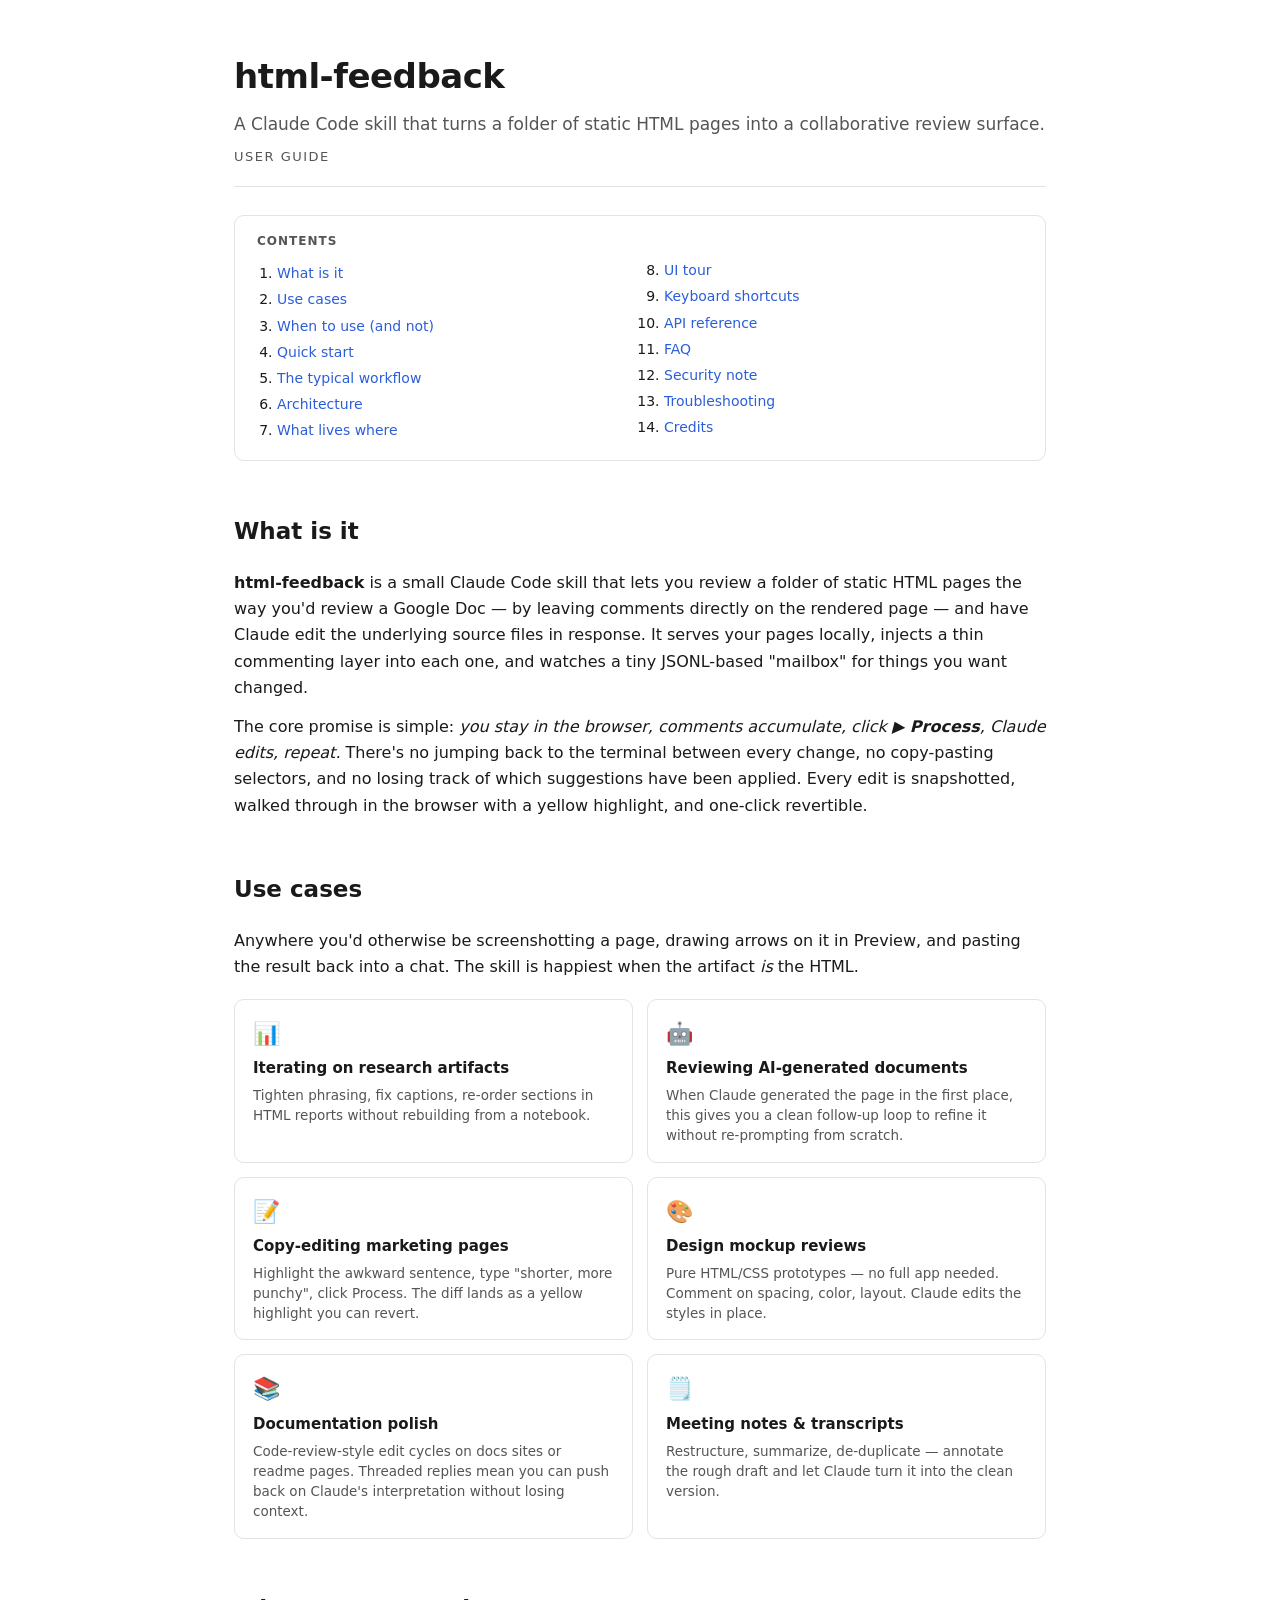
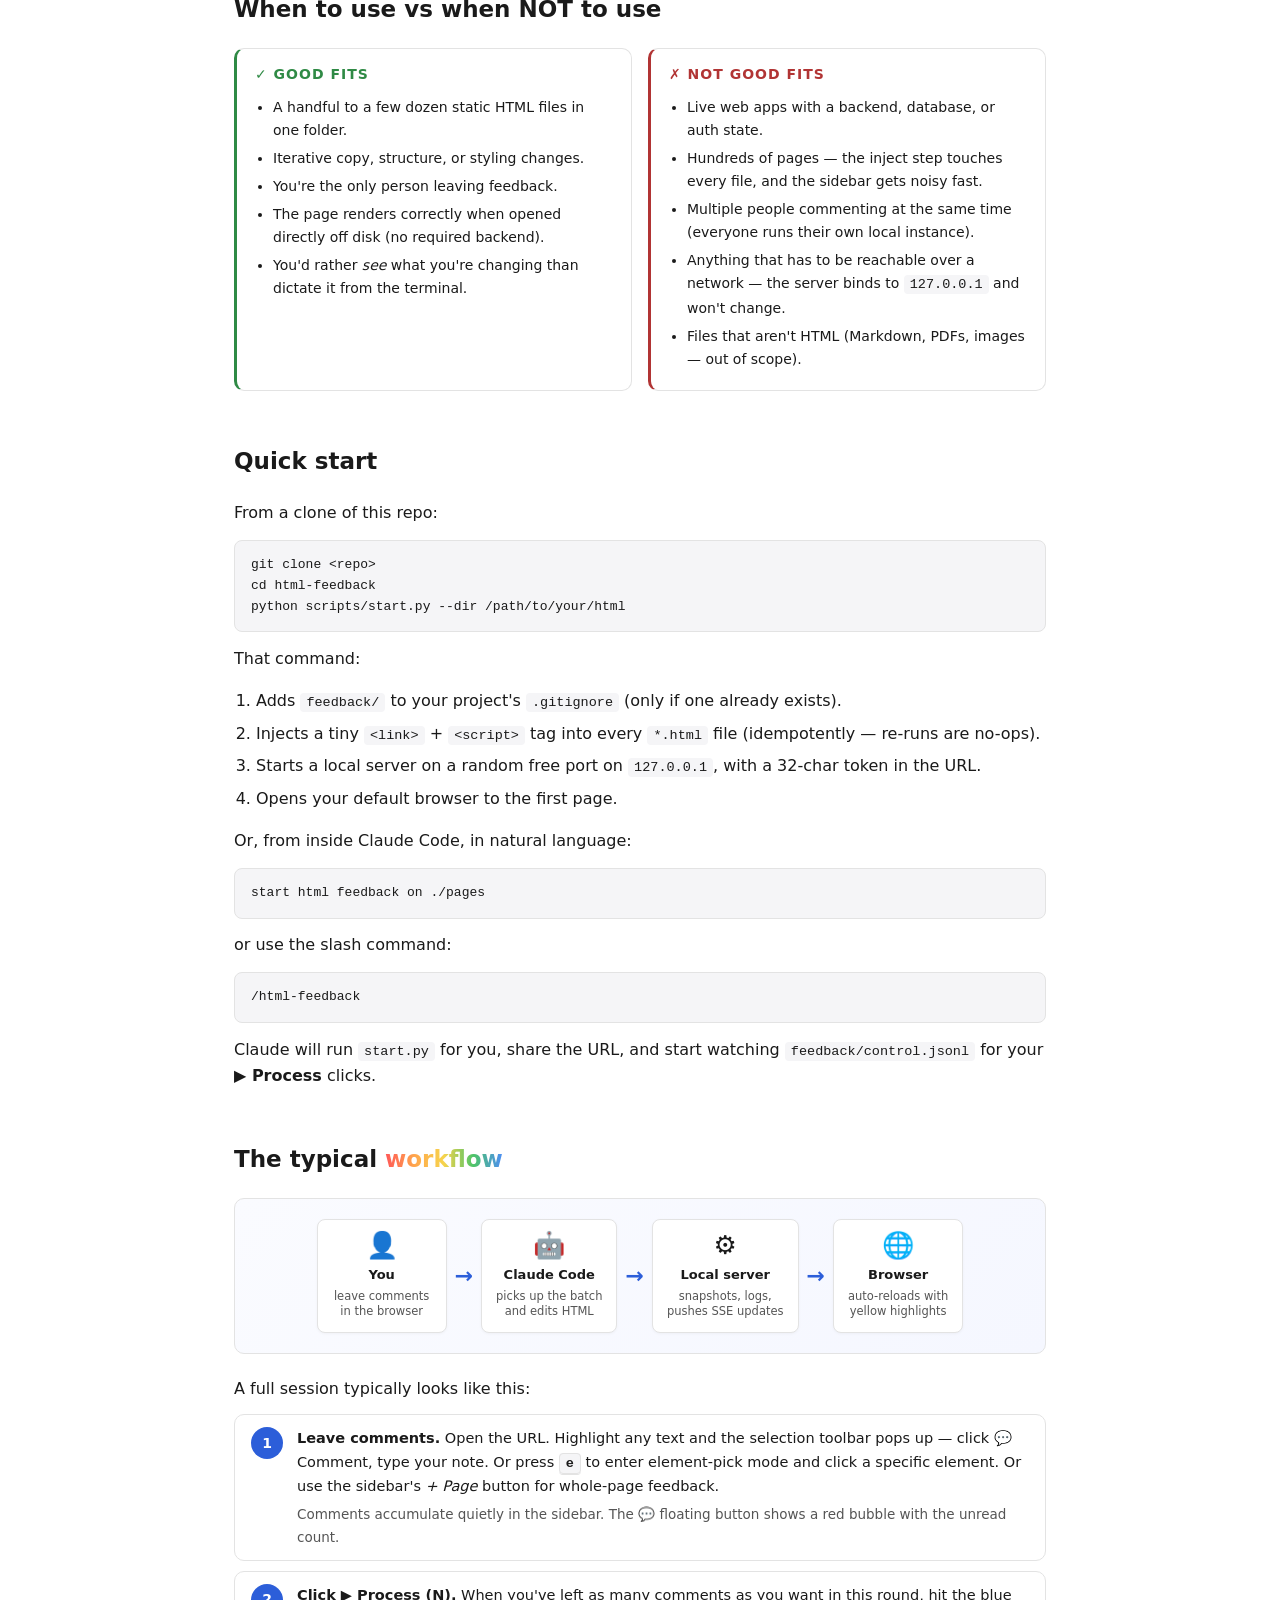
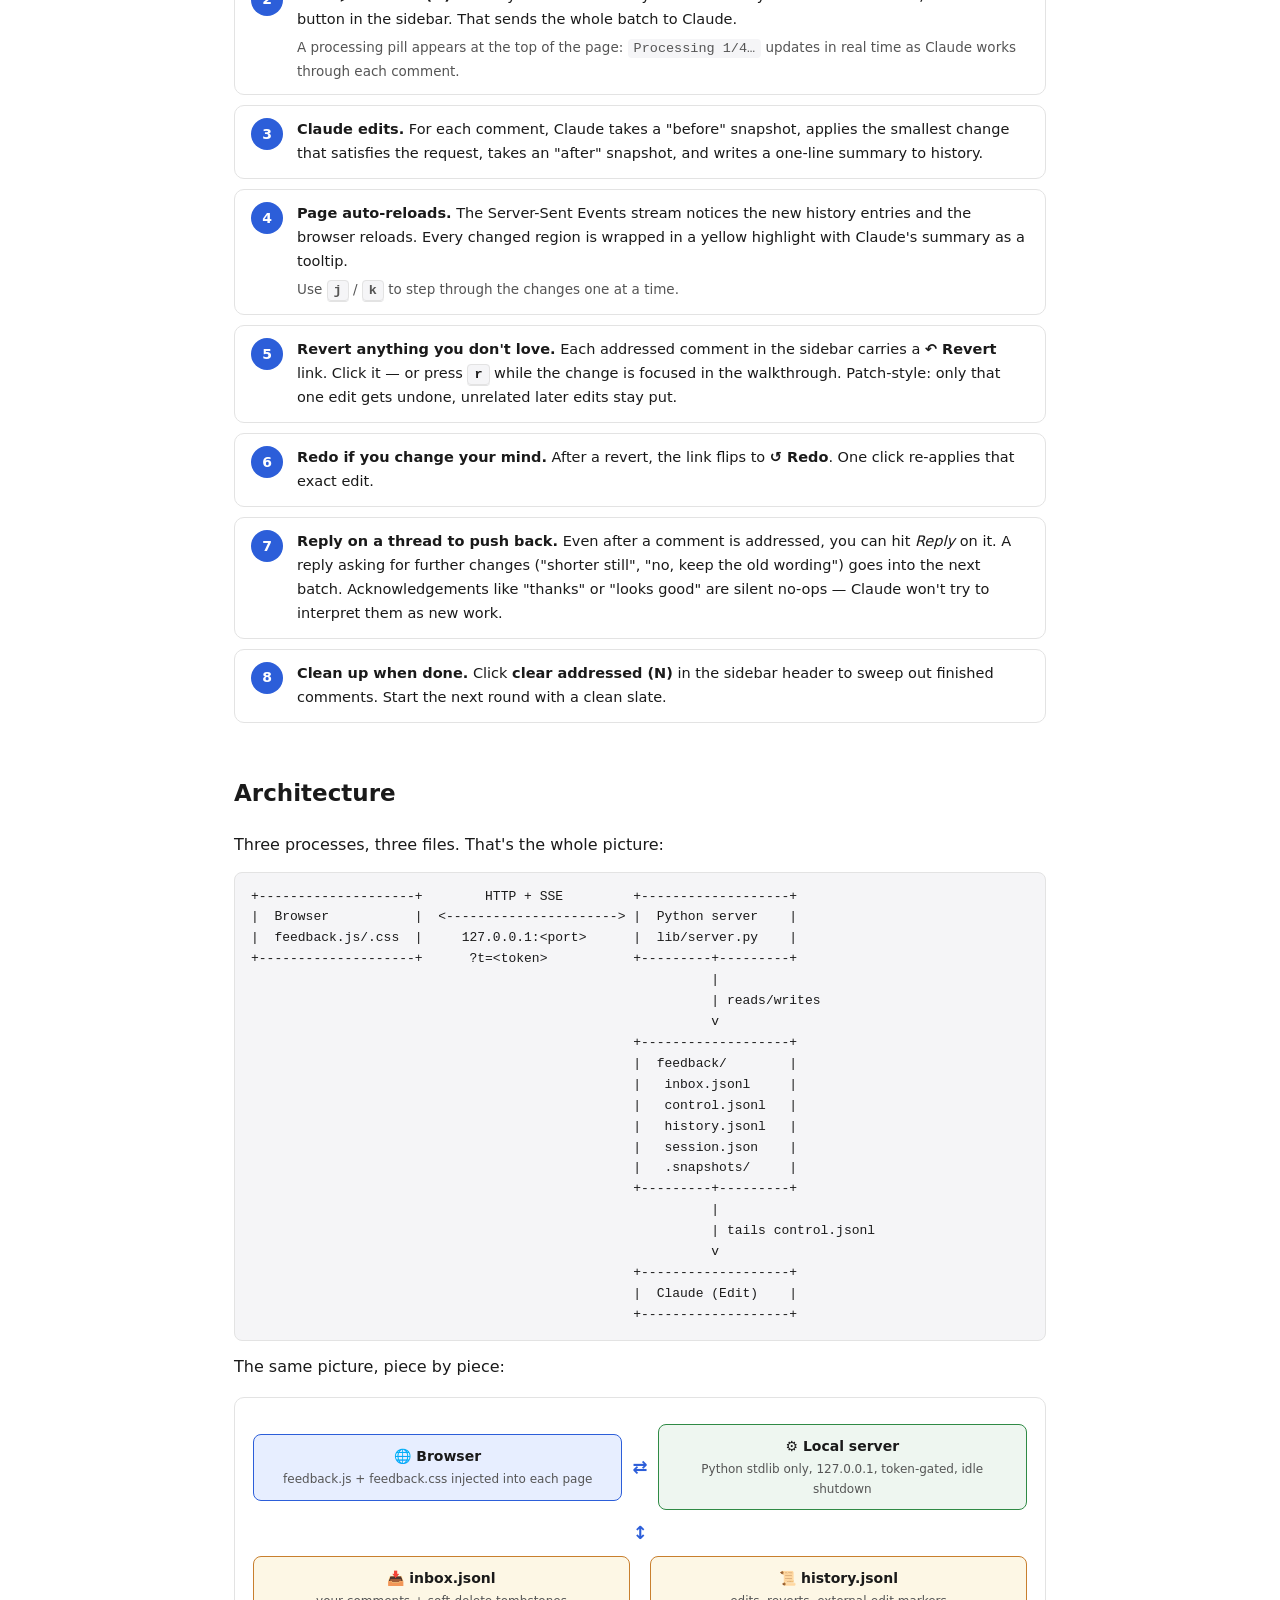
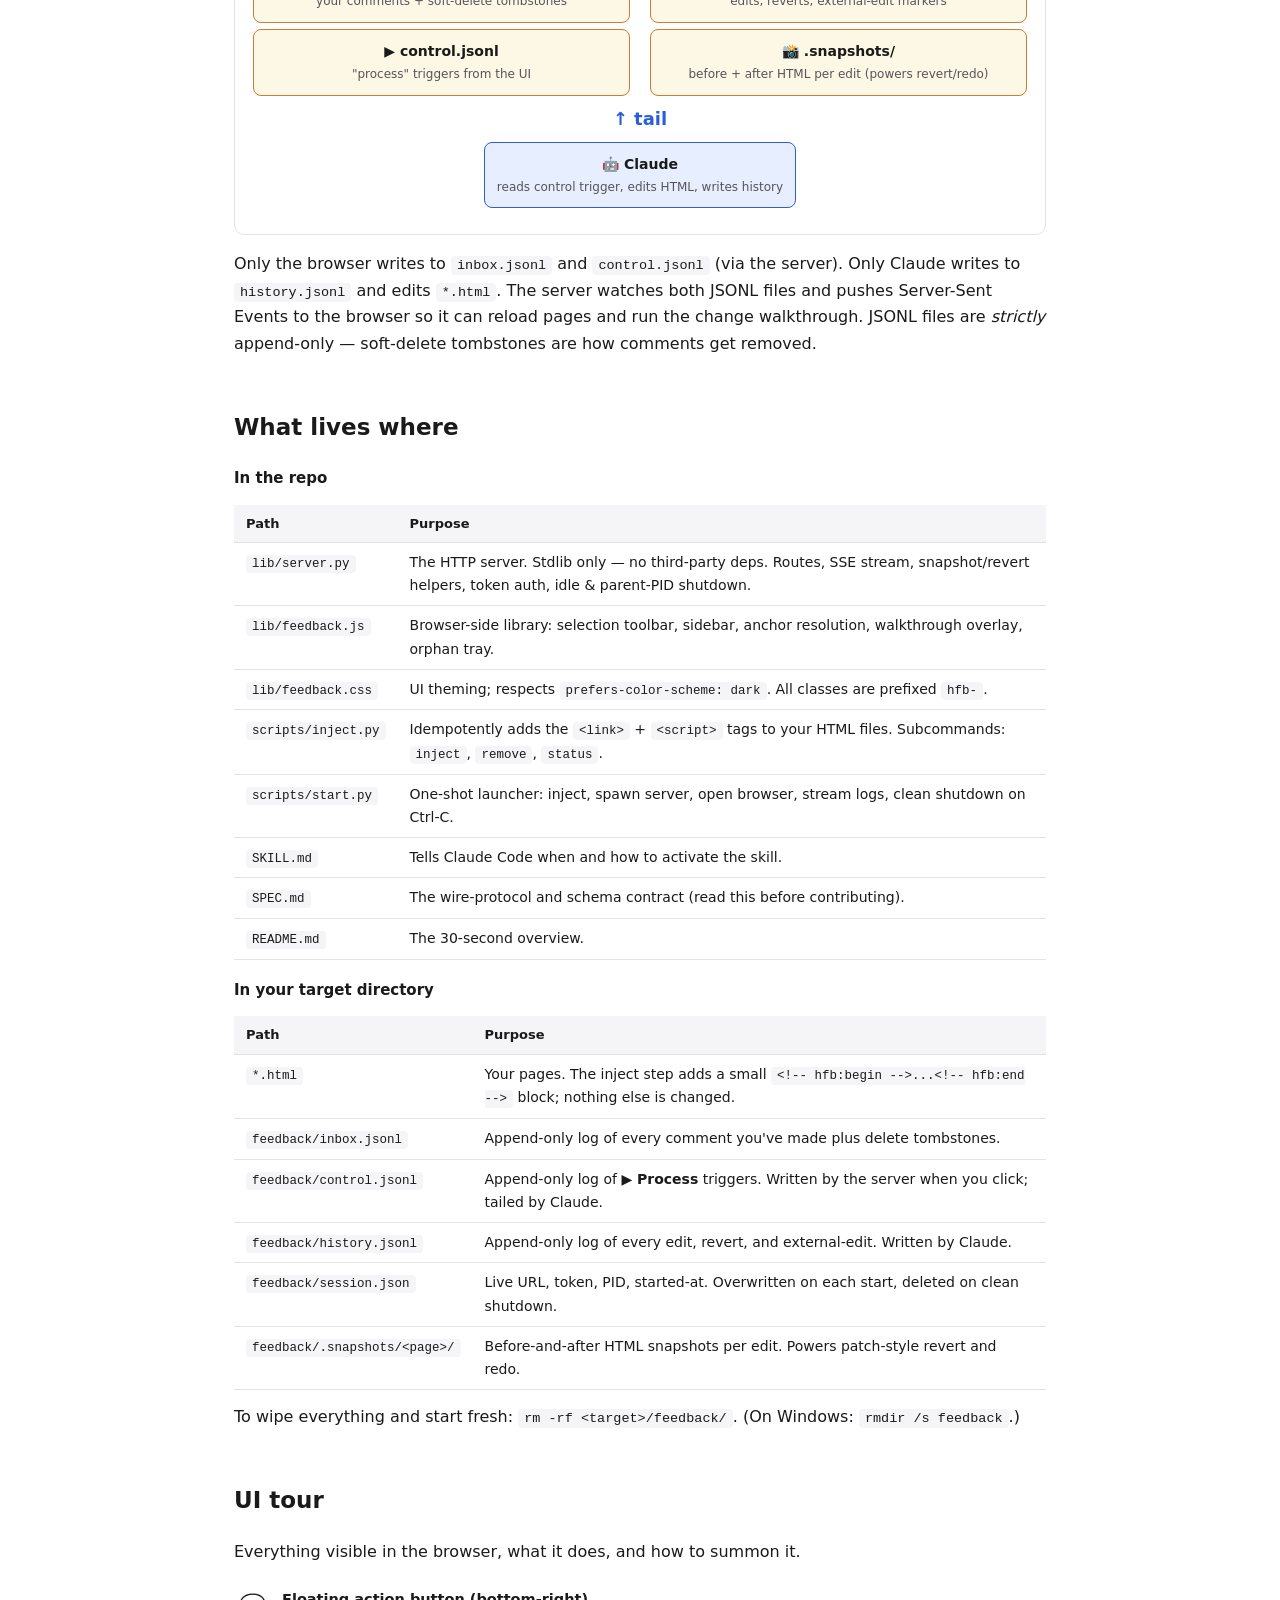
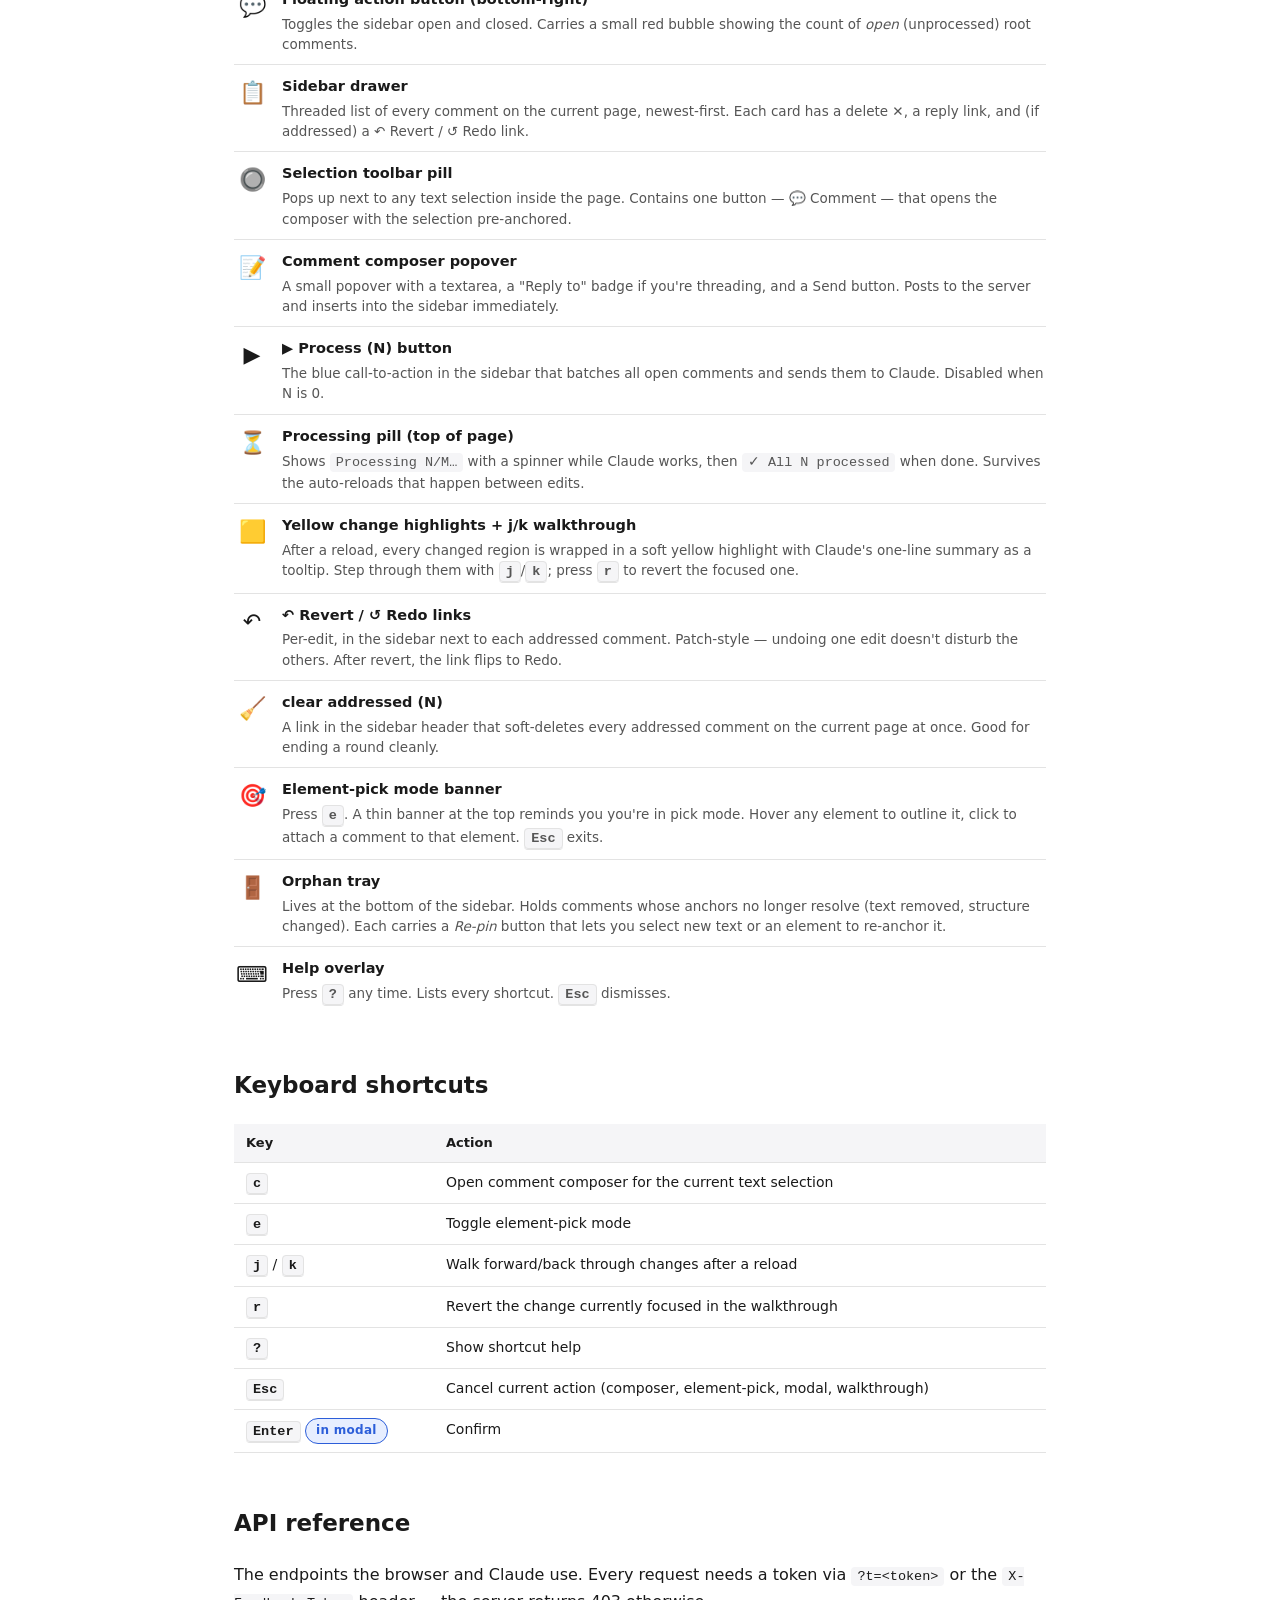
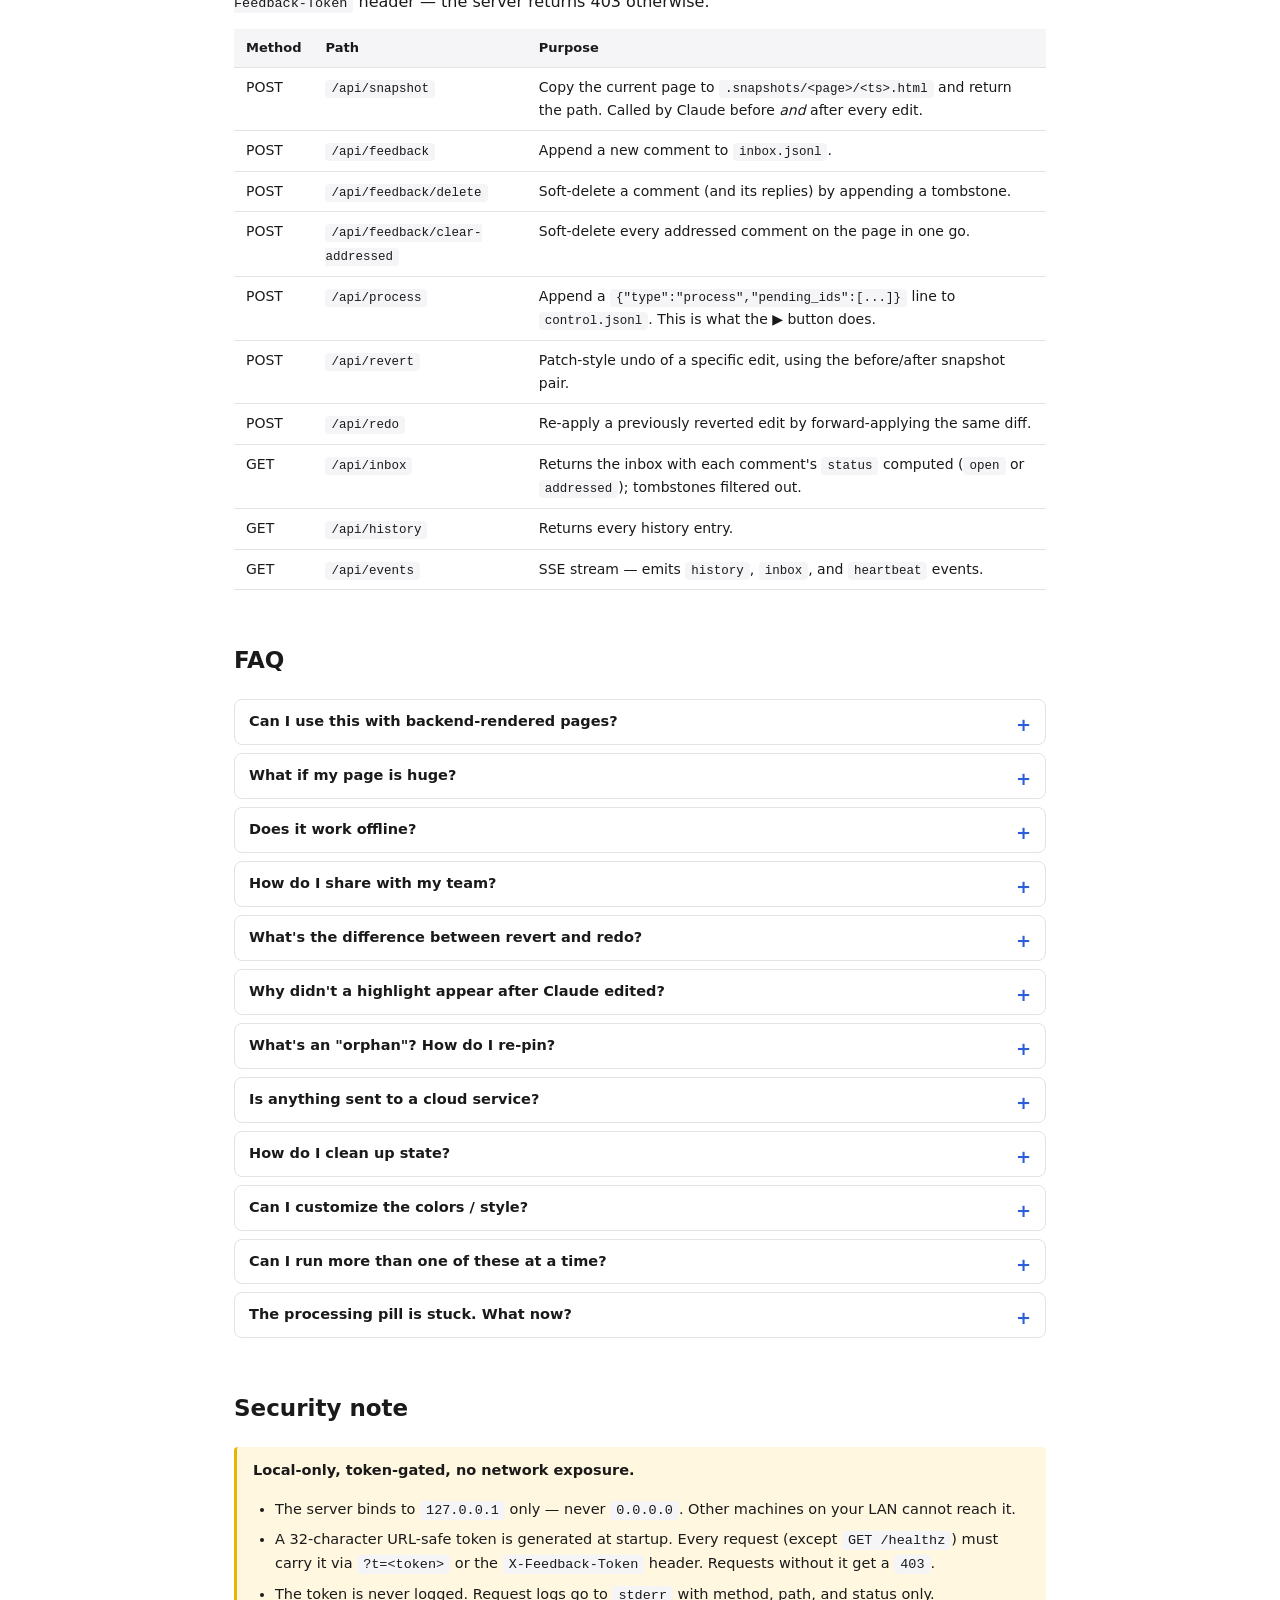
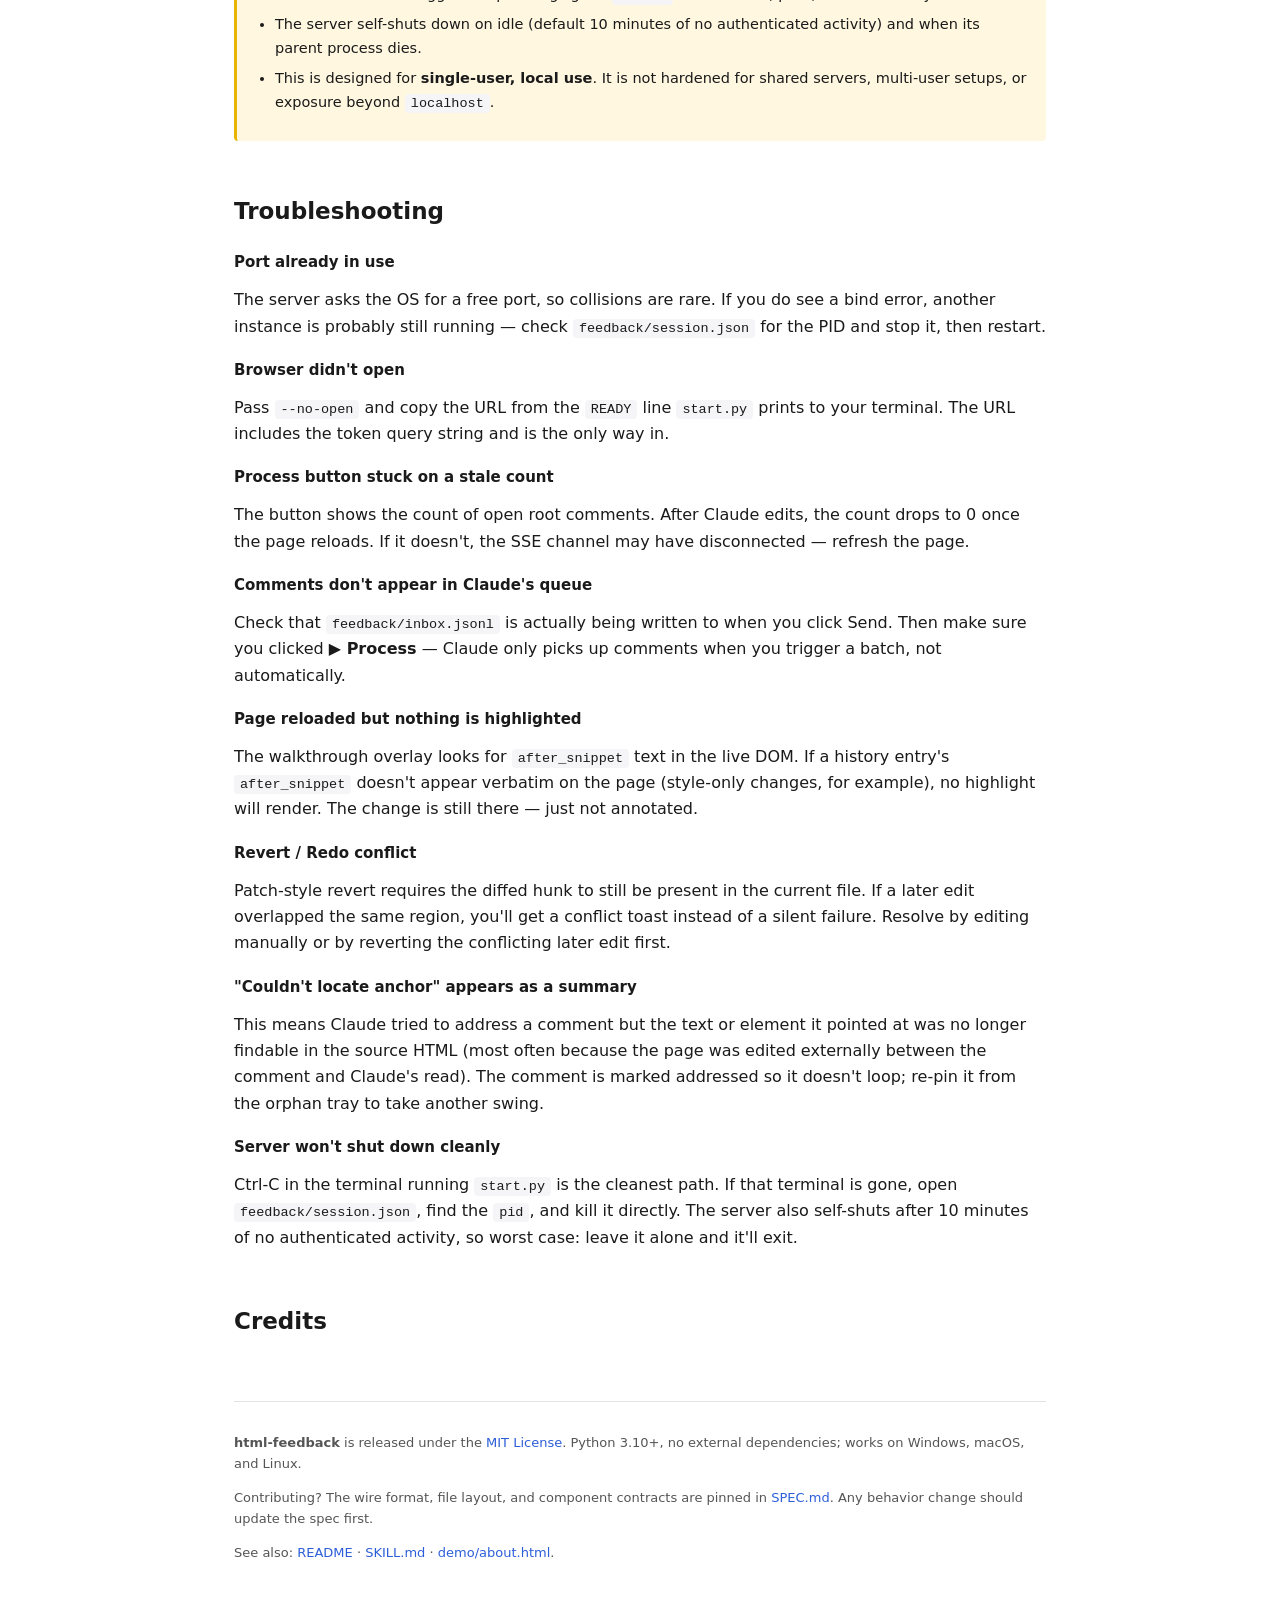
==== docs/index.html @ 82486b20 "Initial release: html-feedback Claude Code skill Turn a folder of static HTML pages into a collabora" ====
<!DOCTYPE html>
<html lang="en">
<head>
<meta charset="utf-8">
<meta name="viewport" content="width=device-width, initial-scale=1">
<title>html-feedback — user guide</title>
<style>
  :root {
    --fg: #1a1a1a;
    --muted: #555;
    --accent: #2c5ed9;
    --accent-soft: #e7eeff;
    --border: #e3e3e3;
    --code-bg: #f5f5f7;
    --good: #2f8a45;
    --bad: #b13434;
    --page-bg: #ffffff;
    --card-bg: #ffffff;
    --note-bg: #fff7e0;
    --note-border: #e8b400;
  }
  @media (prefers-color-scheme: dark) {
    :root {
      --fg: #e8e8ea;
      --muted: #a0a0a8;
      --accent: #82aaff;
      --accent-soft: #1c2540;
      --border: #2c2c33;
      --code-bg: #1a1a1f;
      --good: #6bcf8a;
      --bad: #ff8a8a;
      --page-bg: #101015;
      --card-bg: #16161c;
      --note-bg: #2a2410;
      --note-border: #d4a73a;
    }
    body { background: var(--page-bg); }
  }
  * { box-sizing: border-box; }
  html, body { background: var(--page-bg); }
  body {
    font-family: -apple-system, "Segoe UI", system-ui, sans-serif;
    max-width: 860px;
    margin: 48px auto;
    padding: 0 24px 80px;
    color: var(--fg);
    line-height: 1.65;
    font-size: 16px;
  }
  header { border-bottom: 1px solid var(--border); padding-bottom: 18px; margin-bottom: 28px; }
  h1 { font-size: 34px; margin: 0 0 6px; letter-spacing: -0.5px; }
  .tagline { color: var(--muted); margin: 0 0 6px; font-size: 17px; }
  .subtitle { color: var(--muted); font-size: 13px; text-transform: uppercase; letter-spacing: 1.5px; margin-top: 8px; }
  h2 { font-size: 23px; margin-top: 48px; padding-top: 4px; scroll-margin-top: 20px; }
  h3 { font-size: 17px; margin-top: 24px; color: var(--accent); }
  h4 { font-size: 15px; margin: 18px 0 6px; }
  p { margin: 12px 0; }
  a { color: var(--accent); text-decoration: none; }
  a:hover { text-decoration: underline; }
  code, kbd {
    font-family: "SF Mono", Consolas, "Courier New", monospace;
    background: var(--code-bg);
    padding: 2px 6px;
    border-radius: 4px;
    font-size: 13.5px;
  }
  kbd {
    border: 1px solid var(--border);
    box-shadow: 0 1px 0 var(--border);
    font-weight: 600;
  }
  pre {
    background: var(--code-bg);
    padding: 14px 16px;
    border-radius: 8px;
    overflow-x: auto;
    font-size: 13.5px;
    line-height: 1.55;
    border: 1px solid var(--border);
  }
  pre code { background: transparent; padding: 0; font-size: 13px; }
  ul, ol { padding-left: 22px; }
  li { margin: 6px 0; }

  /* Rainbow gradient headings (per demo) */
  .rainbow {
    background: linear-gradient(90deg, #ff5757 0%, #ffa64d 25%, #f7d44c 50%, #4dc468 75%, #4d8df7 100%);
    -webkit-background-clip: text;
    background-clip: text;
    -webkit-text-fill-color: transparent;
    color: transparent;
    display: inline-block;
  }

  /* Pill badge */
  .badge {
    display: inline-block;
    background: var(--accent-soft);
    color: var(--accent);
    border: 1px solid var(--accent);
    padding: 2px 10px;
    border-radius: 999px;
    font-size: 12px;
    font-weight: 600;
    letter-spacing: 0.3px;
    vertical-align: middle;
  }

  /* TOC */
  .toc {
    background: var(--card-bg);
    border: 1px solid var(--border);
    border-radius: 10px;
    padding: 16px 22px;
    margin: 24px 0 8px;
  }
  .toc h4 { margin: 0 0 8px; color: var(--muted); text-transform: uppercase; letter-spacing: 1px; font-size: 12px; }
  .toc ol { columns: 2; column-gap: 28px; margin: 0; padding-left: 20px; }
  .toc li { margin: 3px 0; font-size: 14px; }
  @media (max-width: 640px) { .toc ol { columns: 1; } }

  /* Use case grid */
  .use-grid {
    display: grid;
    grid-template-columns: 1fr 1fr;
    gap: 14px;
    margin: 18px 0;
  }
  @media (max-width: 640px) { .use-grid { grid-template-columns: 1fr; } }
  .use-card {
    border: 1px solid var(--border);
    border-radius: 10px;
    padding: 16px 18px;
    background: var(--card-bg);
  }
  .use-card .ico { font-size: 22px; margin-bottom: 4px; }
  .use-card h3 { margin: 0 0 4px; font-size: 15px; color: var(--fg); }
  .use-card p { margin: 0; font-size: 13.5px; color: var(--muted); line-height: 1.5; }

  /* Two-column good/bad */
  .twocol {
    display: grid;
    grid-template-columns: 1fr 1fr;
    gap: 16px;
    margin: 18px 0;
  }
  @media (max-width: 640px) { .twocol { grid-template-columns: 1fr; } }
  .col {
    border: 1px solid var(--border);
    border-radius: 10px;
    padding: 14px 18px;
    background: var(--card-bg);
  }
  .col.good { border-left: 3px solid var(--good); }
  .col.bad { border-left: 3px solid var(--bad); }
  .col h4 { margin: 0 0 10px; font-size: 14px; text-transform: uppercase; letter-spacing: 1px; }
  .col.good h4 { color: var(--good); }
  .col.bad h4 { color: var(--bad); }
  .col ul { margin: 0; padding-left: 18px; font-size: 14px; }
  .col li { margin: 5px 0; }

  /* Flow diagram (matches demo's invoke-flow) */
  .invoke-flow {
    display: flex;
    align-items: center;
    justify-content: center;
    gap: 8px;
    flex-wrap: wrap;
    margin: 18px 0 22px;
    padding: 20px 12px;
    background: linear-gradient(135deg, #fafbff 0%, #f5f7ff 100%);
    border: 1px solid var(--border);
    border-radius: 10px;
  }
  @media (prefers-color-scheme: dark) {
    .invoke-flow { background: linear-gradient(135deg, #16161e 0%, #1a1b28 100%); }
  }
  .invoke-flow .step {
    text-align: center;
    padding: 12px 14px;
    border: 1px solid var(--border);
    border-radius: 8px;
    min-width: 130px;
    background: var(--card-bg);
    box-shadow: 0 1px 3px rgba(0,0,0,.04);
  }
  .invoke-flow .icon { font-size: 26px; line-height: 1; }
  .invoke-flow .label { font-weight: 600; font-size: 13px; margin-top: 6px; color: var(--fg); }
  .invoke-flow .hint { font-size: 11.5px; color: var(--muted); margin-top: 3px; line-height: 1.35; }
  .invoke-flow .arrow { font-size: 22px; color: var(--accent); font-weight: 600; }

  /* Step blocks */
  .step-block {
    display: flex;
    gap: 14px;
    align-items: flex-start;
    border: 1px solid var(--border);
    border-radius: 10px;
    padding: 12px 16px;
    margin: 10px 0;
    background: var(--card-bg);
  }
  .step-num {
    flex: 0 0 32px;
    height: 32px;
    border-radius: 50%;
    background: var(--accent);
    color: white;
    display: flex;
    align-items: center;
    justify-content: center;
    font-weight: 700;
    font-size: 14px;
  }
  .step-block .body { flex: 1; }
  .step-block .body p { margin: 0; font-size: 14.5px; }
  .step-block .body p + p { margin-top: 4px; color: var(--muted); font-size: 13.5px; }

  /* Architecture diagram (SVG-ish boxes) */
  .arch {
    border: 1px solid var(--border);
    border-radius: 10px;
    padding: 18px;
    background: var(--card-bg);
    margin: 16px 0;
  }
  .arch-row {
    display: grid;
    grid-template-columns: 1fr auto 1fr;
    align-items: center;
    gap: 10px;
    margin: 8px 0;
  }
  .arch-box {
    border: 1.5px solid var(--accent);
    border-radius: 8px;
    padding: 10px 12px;
    background: var(--accent-soft);
    text-align: center;
  }
  .arch-box.alt { border-color: var(--good); background: rgba(47,138,69,.08); }
  .arch-box.file { border-color: #c87f2e; background: rgba(232,180,0,.10); }
  .arch-box .name { font-weight: 600; font-size: 14px; }
  .arch-box .sub { font-size: 12px; color: var(--muted); margin-top: 2px; }
  .arch-arrow { color: var(--accent); font-weight: 600; text-align: center; font-size: 18px; }
  .arch-stack { display: flex; flex-direction: column; gap: 6px; }

  /* Tables */
  table { border-collapse: collapse; margin: 14px 0; font-size: 14px; width: 100%; }
  th, td { text-align: left; padding: 8px 12px; border-bottom: 1px solid var(--border); vertical-align: top; }
  th { background: var(--code-bg); font-size: 13px; }
  td code { font-size: 12.5px; }

  /* Callouts */
  .note {
    background: var(--note-bg);
    border-left: 3px solid var(--note-border);
    padding: 12px 16px;
    margin: 18px 0;
    border-radius: 4px;
    font-size: 14.5px;
  }
  .note b { color: var(--fg); }

  /* UI tour items */
  .ui-item {
    display: grid;
    grid-template-columns: 36px 1fr;
    gap: 12px;
    align-items: start;
    padding: 10px 0;
    border-bottom: 1px solid var(--border);
  }
  .ui-item:last-child { border-bottom: none; }
  .ui-item .ui-ico { font-size: 22px; text-align: center; }
  .ui-item .ui-name { font-weight: 600; font-size: 14.5px; }
  .ui-item .ui-desc { font-size: 13.5px; color: var(--muted); margin-top: 2px; line-height: 1.5; }

  /* FAQ */
  details {
    border: 1px solid var(--border);
    border-radius: 8px;
    padding: 10px 14px;
    margin: 8px 0;
    background: var(--card-bg);
  }
  details summary {
    cursor: pointer;
    font-weight: 600;
    font-size: 14.5px;
    list-style: none;
    padding-right: 24px;
    position: relative;
  }
  details summary::-webkit-details-marker { display: none; }
  details summary::after {
    content: "+";
    position: absolute;
    right: 0;
    top: 0;
    color: var(--accent);
    font-size: 18px;
    font-weight: 600;
  }
  details[open] summary::after { content: "−"; }
  details summary + * { margin-top: 8px; }
  details p, details ul { font-size: 14px; }

  footer {
    color: var(--muted);
    font-size: 13px;
    margin-top: 60px;
    border-top: 1px solid var(--border);
    padding-top: 18px;
  }
  footer a { color: var(--accent); }
</style>
</head>
<body>

<header>
  <h1>html-feedback</h1>
  <p class="tagline">A Claude Code skill that turns a folder of static HTML pages into a collaborative review surface.</p>
  <div class="subtitle">User guide</div>
</header>

<nav class="toc" aria-label="Table of contents">
  <h4>Contents</h4>
  <ol>
    <li><a href="#what">What is it</a></li>
    <li><a href="#use-cases">Use cases</a></li>
    <li><a href="#fit">When to use (and not)</a></li>
    <li><a href="#quickstart">Quick start</a></li>
    <li><a href="#workflow">The typical workflow</a></li>
    <li><a href="#architecture">Architecture</a></li>
    <li><a href="#files">What lives where</a></li>
    <li><a href="#ui-tour">UI tour</a></li>
    <li><a href="#shortcuts">Keyboard shortcuts</a></li>
    <li><a href="#api">API reference</a></li>
    <li><a href="#faq">FAQ</a></li>
    <li><a href="#security">Security note</a></li>
    <li><a href="#troubleshooting">Troubleshooting</a></li>
    <li><a href="#credits">Credits</a></li>
  </ol>
</nav>

<!-- ============================================================ -->
<h2 id="what">What is it</h2>
<p>
  <b>html-feedback</b> is a small Claude Code skill that lets you review a folder of static HTML pages the
  way you'd review a Google Doc — by leaving comments directly on the rendered page — and have Claude edit
  the underlying source files in response. It serves your pages locally, injects a thin commenting layer into
  each one, and watches a tiny JSONL-based "mailbox" for things you want changed.
</p>
<p>
  The core promise is simple: <em>you stay in the browser, comments accumulate, click <b>▶ Process</b>,
  Claude edits, repeat.</em> There's no jumping back to the terminal between every change, no copy-pasting
  selectors, and no losing track of which suggestions have been applied. Every edit is snapshotted, walked
  through in the browser with a yellow highlight, and one-click revertible.
</p>

<!-- ============================================================ -->
<h2 id="use-cases">Use cases</h2>
<p>Anywhere you'd otherwise be screenshotting a page, drawing arrows on it in Preview, and pasting the result
   back into a chat. The skill is happiest when the artifact <em>is</em> the HTML.</p>

<div class="use-grid">
  <div class="use-card">
    <div class="ico">📊</div>
    <h3>Iterating on research artifacts</h3>
    <p>Tighten phrasing, fix captions, re-order sections in HTML reports without rebuilding from a notebook.</p>
  </div>
  <div class="use-card">
    <div class="ico">🤖</div>
    <h3>Reviewing AI-generated documents</h3>
    <p>When Claude generated the page in the first place, this gives you a clean follow-up loop to refine it without re-prompting from scratch.</p>
  </div>
  <div class="use-card">
    <div class="ico">📝</div>
    <h3>Copy-editing marketing pages</h3>
    <p>Highlight the awkward sentence, type "shorter, more punchy", click Process. The diff lands as a yellow highlight you can revert.</p>
  </div>
  <div class="use-card">
    <div class="ico">🎨</div>
    <h3>Design mockup reviews</h3>
    <p>Pure HTML/CSS prototypes — no full app needed. Comment on spacing, color, layout. Claude edits the styles in place.</p>
  </div>
  <div class="use-card">
    <div class="ico">📚</div>
    <h3>Documentation polish</h3>
    <p>Code-review-style edit cycles on docs sites or readme pages. Threaded replies mean you can push back on Claude's interpretation without losing context.</p>
  </div>
  <div class="use-card">
    <div class="ico">🗒️</div>
    <h3>Meeting notes &amp; transcripts</h3>
    <p>Restructure, summarize, de-duplicate — annotate the rough draft and let Claude turn it into the clean version.</p>
  </div>
</div>

<!-- ============================================================ -->
<h2 id="fit">When to use vs when NOT to use</h2>

<div class="twocol">
  <div class="col good">
    <h4>✓ Good fits</h4>
    <ul>
      <li>A handful to a few dozen static HTML files in one folder.</li>
      <li>Iterative copy, structure, or styling changes.</li>
      <li>You're the only person leaving feedback.</li>
      <li>The page renders correctly when opened directly off disk (no required backend).</li>
      <li>You'd rather <em>see</em> what you're changing than dictate it from the terminal.</li>
    </ul>
  </div>
  <div class="col bad">
    <h4>✗ Not good fits</h4>
    <ul>
      <li>Live web apps with a backend, database, or auth state.</li>
      <li>Hundreds of pages — the inject step touches every file, and the sidebar gets noisy fast.</li>
      <li>Multiple people commenting at the same time (everyone runs their own local instance).</li>
      <li>Anything that has to be reachable over a network — the server binds to <code>127.0.0.1</code> and won't change.</li>
      <li>Files that aren't HTML (Markdown, PDFs, images — out of scope).</li>
    </ul>
  </div>
</div>

<!-- ============================================================ -->
<h2 id="quickstart">Quick start</h2>

<p>From a clone of this repo:</p>
<pre><code>git clone &lt;repo&gt;
cd html-feedback
python scripts/start.py --dir /path/to/your/html</code></pre>

<p>That command:</p>
<ol>
  <li>Adds <code>feedback/</code> to your project's <code>.gitignore</code> (only if one already exists).</li>
  <li>Injects a tiny <code>&lt;link&gt;</code> + <code>&lt;script&gt;</code> tag into every <code>*.html</code> file (idempotently — re-runs are no-ops).</li>
  <li>Starts a local server on a random free port on <code>127.0.0.1</code>, with a 32-char token in the URL.</li>
  <li>Opens your default browser to the first page.</li>
</ol>

<p>Or, from inside Claude Code, in natural language:</p>
<pre><code>start html feedback on ./pages</code></pre>
<p>or use the slash command:</p>
<pre><code>/html-feedback</code></pre>
<p>
  Claude will run <code>start.py</code> for you, share the URL, and start watching <code>feedback/control.jsonl</code>
  for your <b>▶ Process</b> clicks.
</p>

<!-- ============================================================ -->
<h2 id="workflow">The typical <span class="rainbow">workflow</span></h2>

<div class="invoke-flow">
  <div class="step">
    <div class="icon">👤</div>
    <div class="label">You</div>
    <div class="hint">leave comments<br>in the browser</div>
  </div>
  <div class="arrow">→</div>
  <div class="step">
    <div class="icon">🤖</div>
    <div class="label">Claude Code</div>
    <div class="hint">picks up the batch<br>and edits HTML</div>
  </div>
  <div class="arrow">→</div>
  <div class="step">
    <div class="icon">⚙️</div>
    <div class="label">Local server</div>
    <div class="hint">snapshots, logs,<br>pushes SSE updates</div>
  </div>
  <div class="arrow">→</div>
  <div class="step">
    <div class="icon">🌐</div>
    <div class="label">Browser</div>
    <div class="hint">auto-reloads with<br>yellow highlights</div>
  </div>
</div>

<p>A full session typically looks like this:</p>

<div class="step-block">
  <div class="step-num">1</div>
  <div class="body">
    <p><b>Leave comments.</b> Open the URL. Highlight any text and the selection toolbar pops up — click 💬 Comment, type your note. Or press <kbd>e</kbd> to enter element-pick mode and click a specific element. Or use the sidebar's <em>+ Page</em> button for whole-page feedback.</p>
    <p>Comments accumulate quietly in the sidebar. The 💬 floating button shows a red bubble with the unread count.</p>
  </div>
</div>

<div class="step-block">
  <div class="step-num">2</div>
  <div class="body">
    <p><b>Click ▶ Process (N).</b> When you've left as many comments as you want in this round, hit the blue button in the sidebar. That sends the whole batch to Claude.</p>
    <p>A processing pill appears at the top of the page: <code>Processing 1/4…</code> updates in real time as Claude works through each comment.</p>
  </div>
</div>

<div class="step-block">
  <div class="step-num">3</div>
  <div class="body">
    <p><b>Claude edits.</b> For each comment, Claude takes a "before" snapshot, applies the smallest change that satisfies the request, takes an "after" snapshot, and writes a one-line summary to history.</p>
  </div>
</div>

<div class="step-block">
  <div class="step-num">4</div>
  <div class="body">
    <p><b>Page auto-reloads.</b> The Server-Sent Events stream notices the new history entries and the browser reloads. Every changed region is wrapped in a yellow highlight with Claude's summary as a tooltip.</p>
    <p>Use <kbd>j</kbd> / <kbd>k</kbd> to step through the changes one at a time.</p>
  </div>
</div>

<div class="step-block">
  <div class="step-num">5</div>
  <div class="body">
    <p><b>Revert anything you don't love.</b> Each addressed comment in the sidebar carries a <b>↶ Revert</b> link. Click it — or press <kbd>r</kbd> while the change is focused in the walkthrough. Patch-style: only that one edit gets undone, unrelated later edits stay put.</p>
  </div>
</div>

<div class="step-block">
  <div class="step-num">6</div>
  <div class="body">
    <p><b>Redo if you change your mind.</b> After a revert, the link flips to <b>↺ Redo</b>. One click re-applies that exact edit.</p>
  </div>
</div>

<div class="step-block">
  <div class="step-num">7</div>
  <div class="body">
    <p><b>Reply on a thread to push back.</b> Even after a comment is addressed, you can hit <em>Reply</em> on it. A reply asking for further changes ("shorter still", "no, keep the old wording") goes into the next batch. Acknowledgements like "thanks" or "looks good" are silent no-ops — Claude won't try to interpret them as new work.</p>
  </div>
</div>

<div class="step-block">
  <div class="step-num">8</div>
  <div class="body">
    <p><b>Clean up when done.</b> Click <b>clear addressed (N)</b> in the sidebar header to sweep out finished comments. Start the next round with a clean slate.</p>
  </div>
</div>

<!-- ============================================================ -->
<h2 id="architecture">Architecture</h2>

<p>Three processes, three files. That's the whole picture:</p>

<pre><code>+--------------------+        HTTP + SSE         +-------------------+
|  Browser           |  &lt;----------------------&gt; |  Python server    |
|  feedback.js/.css  |     127.0.0.1:&lt;port&gt;      |  lib/server.py    |
+--------------------+      ?t=&lt;token&gt;           +---------+---------+
                                                           |
                                                           | reads/writes
                                                           v
                                                 +-------------------+
                                                 |  feedback/        |
                                                 |   inbox.jsonl     |
                                                 |   control.jsonl   |
                                                 |   history.jsonl   |
                                                 |   session.json    |
                                                 |   .snapshots/     |
                                                 +---------+---------+
                                                           |
                                                           | tails control.jsonl
                                                           v
                                                 +-------------------+
                                                 |  Claude (Edit)    |
                                                 +-------------------+</code></pre>

<p>The same picture, piece by piece:</p>

<div class="arch">
  <div class="arch-row">
    <div class="arch-box">
      <div class="name">🌐 Browser</div>
      <div class="sub">feedback.js + feedback.css injected into each page</div>
    </div>
    <div class="arch-arrow">⇄</div>
    <div class="arch-box alt">
      <div class="name">⚙️ Local server</div>
      <div class="sub">Python stdlib only, 127.0.0.1, token-gated, idle shutdown</div>
    </div>
  </div>
  <div class="arch-row">
    <div></div>
    <div class="arch-arrow">↕</div>
    <div></div>
  </div>
  <div class="arch-row">
    <div class="arch-stack">
      <div class="arch-box file">
        <div class="name">📥 inbox.jsonl</div>
        <div class="sub">your comments + soft-delete tombstones</div>
      </div>
      <div class="arch-box file">
        <div class="name">▶ control.jsonl</div>
        <div class="sub">"process" triggers from the UI</div>
      </div>
    </div>
    <div></div>
    <div class="arch-stack">
      <div class="arch-box file">
        <div class="name">📜 history.jsonl</div>
        <div class="sub">edits, reverts, external-edit markers</div>
      </div>
      <div class="arch-box file">
        <div class="name">📸 .snapshots/</div>
        <div class="sub">before + after HTML per edit (powers revert/redo)</div>
      </div>
    </div>
  </div>
  <div class="arch-row">
    <div></div>
    <div class="arch-arrow">↑ tail</div>
    <div></div>
  </div>
  <div class="arch-row">
    <div></div>
    <div class="arch-box">
      <div class="name">🤖 Claude</div>
      <div class="sub">reads control trigger, edits HTML, writes history</div>
    </div>
    <div></div>
  </div>
</div>

<p>
  Only the browser writes to <code>inbox.jsonl</code> and <code>control.jsonl</code> (via the server).
  Only Claude writes to <code>history.jsonl</code> and edits <code>*.html</code>. The server watches both
  JSONL files and pushes Server-Sent Events to the browser so it can reload pages and run the change
  walkthrough. JSONL files are <em>strictly</em> append-only — soft-delete tombstones are how comments get removed.
</p>

<!-- ============================================================ -->
<h2 id="files">What lives where</h2>

<h4>In the repo</h4>
<table>
  <thead><tr><th>Path</th><th>Purpose</th></tr></thead>
  <tbody>
    <tr><td><code>lib/server.py</code></td><td>The HTTP server. Stdlib only — no third-party deps. Routes, SSE stream, snapshot/revert helpers, token auth, idle &amp; parent-PID shutdown.</td></tr>
    <tr><td><code>lib/feedback.js</code></td><td>Browser-side library: selection toolbar, sidebar, anchor resolution, walkthrough overlay, orphan tray.</td></tr>
    <tr><td><code>lib/feedback.css</code></td><td>UI theming; respects <code>prefers-color-scheme: dark</code>. All classes are prefixed <code>hfb-</code>.</td></tr>
    <tr><td><code>scripts/inject.py</code></td><td>Idempotently adds the <code>&lt;link&gt;</code> + <code>&lt;script&gt;</code> tags to your HTML files. Subcommands: <code>inject</code>, <code>remove</code>, <code>status</code>.</td></tr>
    <tr><td><code>scripts/start.py</code></td><td>One-shot launcher: inject, spawn server, open browser, stream logs, clean shutdown on Ctrl-C.</td></tr>
    <tr><td><code>SKILL.md</code></td><td>Tells Claude Code when and how to activate the skill.</td></tr>
    <tr><td><code>SPEC.md</code></td><td>The wire-protocol and schema contract (read this before contributing).</td></tr>
    <tr><td><code>README.md</code></td><td>The 30-second overview.</td></tr>
  </tbody>
</table>

<h4>In your target directory</h4>
<table>
  <thead><tr><th>Path</th><th>Purpose</th></tr></thead>
  <tbody>
    <tr><td><code>*.html</code></td><td>Your pages. The inject step adds a small <code>&lt;!-- hfb:begin --&gt;...&lt;!-- hfb:end --&gt;</code> block; nothing else is changed.</td></tr>
    <tr><td><code>feedback/inbox.jsonl</code></td><td>Append-only log of every comment you've made plus delete tombstones.</td></tr>
    <tr><td><code>feedback/control.jsonl</code></td><td>Append-only log of <b>▶ Process</b> triggers. Written by the server when you click; tailed by Claude.</td></tr>
    <tr><td><code>feedback/history.jsonl</code></td><td>Append-only log of every edit, revert, and external-edit. Written by Claude.</td></tr>
    <tr><td><code>feedback/session.json</code></td><td>Live URL, token, PID, started-at. Overwritten on each start, deleted on clean shutdown.</td></tr>
    <tr><td><code>feedback/.snapshots/&lt;page&gt;/</code></td><td>Before-and-after HTML snapshots per edit. Powers patch-style revert and redo.</td></tr>
  </tbody>
</table>

<p>To wipe everything and start fresh: <code>rm -rf &lt;target&gt;/feedback/</code>. (On Windows: <code>rmdir /s feedback</code>.)</p>

<!-- ============================================================ -->
<h2 id="ui-tour">UI tour</h2>
<p>Everything visible in the browser, what it does, and how to summon it.</p>

<div>
  <div class="ui-item">
    <div class="ui-ico">💬</div>
    <div>
      <div class="ui-name">Floating action button (bottom-right)</div>
      <div class="ui-desc">Toggles the sidebar open and closed. Carries a small red bubble showing the count of <em>open</em> (unprocessed) root comments.</div>
    </div>
  </div>

  <div class="ui-item">
    <div class="ui-ico">📋</div>
    <div>
      <div class="ui-name">Sidebar drawer</div>
      <div class="ui-desc">Threaded list of every comment on the current page, newest-first. Each card has a delete ✕, a reply link, and (if addressed) a ↶ Revert / ↺ Redo link.</div>
    </div>
  </div>

  <div class="ui-item">
    <div class="ui-ico">🔘</div>
    <div>
      <div class="ui-name">Selection toolbar pill</div>
      <div class="ui-desc">Pops up next to any text selection inside the page. Contains one button — 💬 Comment — that opens the composer with the selection pre-anchored.</div>
    </div>
  </div>

  <div class="ui-item">
    <div class="ui-ico">📝</div>
    <div>
      <div class="ui-name">Comment composer popover</div>
      <div class="ui-desc">A small popover with a textarea, a "Reply to" badge if you're threading, and a Send button. Posts to the server and inserts into the sidebar immediately.</div>
    </div>
  </div>

  <div class="ui-item">
    <div class="ui-ico">▶</div>
    <div>
      <div class="ui-name">▶ Process (N) button</div>
      <div class="ui-desc">The blue call-to-action in the sidebar that batches all open comments and sends them to Claude. Disabled when N is 0.</div>
    </div>
  </div>

  <div class="ui-item">
    <div class="ui-ico">⏳</div>
    <div>
      <div class="ui-name">Processing pill (top of page)</div>
      <div class="ui-desc">Shows <code>Processing N/M…</code> with a spinner while Claude works, then <code>✓ All N processed</code> when done. Survives the auto-reloads that happen between edits.</div>
    </div>
  </div>

  <div class="ui-item">
    <div class="ui-ico">🟨</div>
    <div>
      <div class="ui-name">Yellow change highlights + j/k walkthrough</div>
      <div class="ui-desc">After a reload, every changed region is wrapped in a soft yellow highlight with Claude's one-line summary as a tooltip. Step through them with <kbd>j</kbd>/<kbd>k</kbd>; press <kbd>r</kbd> to revert the focused one.</div>
    </div>
  </div>

  <div class="ui-item">
    <div class="ui-ico">↶</div>
    <div>
      <div class="ui-name">↶ Revert / ↺ Redo links</div>
      <div class="ui-desc">Per-edit, in the sidebar next to each addressed comment. Patch-style — undoing one edit doesn't disturb the others. After revert, the link flips to Redo.</div>
    </div>
  </div>

  <div class="ui-item">
    <div class="ui-ico">🧹</div>
    <div>
      <div class="ui-name">clear addressed (N)</div>
      <div class="ui-desc">A link in the sidebar header that soft-deletes every addressed comment on the current page at once. Good for ending a round cleanly.</div>
    </div>
  </div>

  <div class="ui-item">
    <div class="ui-ico">🎯</div>
    <div>
      <div class="ui-name">Element-pick mode banner</div>
      <div class="ui-desc">Press <kbd>e</kbd>. A thin banner at the top reminds you you're in pick mode. Hover any element to outline it, click to attach a comment to that element. <kbd>Esc</kbd> exits.</div>
    </div>
  </div>

  <div class="ui-item">
    <div class="ui-ico">🚪</div>
    <div>
      <div class="ui-name">Orphan tray</div>
      <div class="ui-desc">Lives at the bottom of the sidebar. Holds comments whose anchors no longer resolve (text removed, structure changed). Each carries a <em>Re-pin</em> button that lets you select new text or an element to re-anchor it.</div>
    </div>
  </div>

  <div class="ui-item">
    <div class="ui-ico">⌨️</div>
    <div>
      <div class="ui-name">Help overlay</div>
      <div class="ui-desc">Press <kbd>?</kbd> any time. Lists every shortcut. <kbd>Esc</kbd> dismisses.</div>
    </div>
  </div>
</div>

<!-- ============================================================ -->
<h2 id="shortcuts">Keyboard shortcuts</h2>

<table>
  <thead><tr><th>Key</th><th>Action</th></tr></thead>
  <tbody>
    <tr><td><kbd>c</kbd></td><td>Open comment composer for the current text selection</td></tr>
    <tr><td><kbd>e</kbd></td><td>Toggle element-pick mode</td></tr>
    <tr><td><kbd>j</kbd> / <kbd>k</kbd></td><td>Walk forward/back through changes after a reload</td></tr>
    <tr><td><kbd>r</kbd></td><td>Revert the change currently focused in the walkthrough</td></tr>
    <tr><td><kbd>?</kbd></td><td>Show shortcut help</td></tr>
    <tr><td><kbd>Esc</kbd></td><td>Cancel current action (composer, element-pick, modal, walkthrough)</td></tr>
    <tr><td><kbd>Enter</kbd> <span class="badge">in modal</span></td><td>Confirm</td></tr>
  </tbody>
</table>

<!-- ============================================================ -->
<h2 id="api">API reference</h2>
<p>The endpoints the browser and Claude use. Every request needs a token via <code>?t=&lt;token&gt;</code>
   or the <code>X-Feedback-Token</code> header — the server returns 403 otherwise.</p>

<table>
  <thead><tr><th>Method</th><th>Path</th><th>Purpose</th></tr></thead>
  <tbody>
    <tr><td>POST</td><td><code>/api/snapshot</code></td><td>Copy the current page to <code>.snapshots/&lt;page&gt;/&lt;ts&gt;.html</code> and return the path. Called by Claude before <em>and</em> after every edit.</td></tr>
    <tr><td>POST</td><td><code>/api/feedback</code></td><td>Append a new comment to <code>inbox.jsonl</code>.</td></tr>
    <tr><td>POST</td><td><code>/api/feedback/delete</code></td><td>Soft-delete a comment (and its replies) by appending a tombstone.</td></tr>
    <tr><td>POST</td><td><code>/api/feedback/clear-addressed</code></td><td>Soft-delete every addressed comment on the page in one go.</td></tr>
    <tr><td>POST</td><td><code>/api/process</code></td><td>Append a <code>{"type":"process","pending_ids":[...]}</code> line to <code>control.jsonl</code>. This is what the ▶ button does.</td></tr>
    <tr><td>POST</td><td><code>/api/revert</code></td><td>Patch-style undo of a specific edit, using the before/after snapshot pair.</td></tr>
    <tr><td>POST</td><td><code>/api/redo</code></td><td>Re-apply a previously reverted edit by forward-applying the same diff.</td></tr>
    <tr><td>GET</td><td><code>/api/inbox</code></td><td>Returns the inbox with each comment's <code>status</code> computed (<code>open</code> or <code>addressed</code>); tombstones filtered out.</td></tr>
    <tr><td>GET</td><td><code>/api/history</code></td><td>Returns every history entry.</td></tr>
    <tr><td>GET</td><td><code>/api/events</code></td><td>SSE stream — emits <code>history</code>, <code>inbox</code>, and <code>heartbeat</code> events.</td></tr>
  </tbody>
</table>

<!-- ============================================================ -->
<h2 id="faq">FAQ</h2>

<details>
  <summary>Can I use this with backend-rendered pages?</summary>
  <p>
    No. The server serves files directly off disk — it has no idea how to run your backend. If your page
    needs a server to render correctly, save out a static snapshot first (Save As → "Webpage, complete" in
    most browsers) and point html-feedback at the snapshot folder. Comments on the snapshot won't propagate
    back to your backend templates automatically; you'll need to translate them yourself.
  </p>
</details>

<details>
  <summary>What if my page is huge?</summary>
  <p>
    The browser-side library is small and works on big pages, but very long documents are awkward to navigate
    in the sidebar. Two practical tips: (1) split the document into sections that are individually addressable,
    (2) use page-level comments for sweeping changes ("shorten everything") rather than highlighting half the
    page. Hundreds of HTML files in one folder is also rough — the inject step touches every page on startup.
  </p>
</details>

<details>
  <summary>Does it work offline?</summary>
  <p>
    Yes for the server, sidebar, and snapshots — all of those are local. <em>Claude</em> obviously still
    needs network access to do its thing, but the html-feedback infrastructure itself does not.
  </p>
</details>

<details>
  <summary>How do I share with my team?</summary>
  <p>
    You don't share the server — it binds to <code>127.0.0.1</code> only by design, and that's not negotiable.
    For a "team review" workflow, each person runs html-feedback locally on their own copy of the folder.
    Share comments by committing <code>feedback/inbox.jsonl</code> to git (it's append-only, so it merges cleanly
    most of the time) or by piping the edits via pull requests. This is fundamentally a single-user tool.
  </p>
</details>

<details>
  <summary>What's the difference between revert and redo?</summary>
  <p>
    <b>Revert</b> reverse-applies the diff of one edit — it undoes that specific change while leaving every
    other edit (before or after) untouched. <b>Redo</b> forward-applies the same diff, so you can re-do an
    edit you reverted. The same link in the sidebar flips between the two states.
  </p>
</details>

<details>
  <summary>Why didn't a highlight appear after Claude edited?</summary>
  <p>
    The walkthrough overlay searches for the <code>after_snippet</code> text inside the rendered page's
    <code>document.body.innerText</code>. If Claude only changed a style attribute, or changed something that
    isn't visible text, there's nothing to anchor a highlight to. The edit still happened — it's just not
    annotated. You can confirm by inspecting the file directly or checking <code>history.jsonl</code>.
  </p>
</details>

<details>
  <summary>What's an "orphan"? How do I re-pin?</summary>
  <p>
    An orphan is a comment whose anchor (the text or element it was attached to) no longer resolves in the
    current DOM — usually because the surrounding content was removed or rewritten in a later edit. Orphans
    land in a tray at the bottom of the sidebar with the original selected text shown. Click <em>Re-pin</em>,
    then select new text or click a new element to re-anchor the comment. The original thread is preserved.
  </p>
</details>

<details>
  <summary>Is anything sent to a cloud service?</summary>
  <p>
    No. The server, the inbox, the snapshots, and the history all live on your machine. The only outbound
    network traffic is whatever Claude Code itself sends to Anthropic when you run the skill — and that's the
    same traffic you'd have for any Claude Code session. The html-feedback layer adds nothing on top.
  </p>
</details>

<details>
  <summary>How do I clean up state?</summary>
  <p>
    Delete the <code>feedback/</code> directory inside your target folder:
  </p>
  <pre><code>rm -rf &lt;target&gt;/feedback/</code></pre>
  <p>That wipes all comments, history, snapshots, and the session file. The next run starts completely fresh.
     To also remove the injected <code>&lt;link&gt;</code>/<code>&lt;script&gt;</code> tags from your HTML files,
     run <code>python scripts/inject.py remove --dir &lt;target&gt;</code>.</p>
</details>

<details>
  <summary>Can I customize the colors / style?</summary>
  <p>
    Yes. The client CSS in <code>lib/feedback.css</code> uses CSS custom properties (all prefixed
    <code>--hfb-</code>) and every class is namespaced <code>.hfb-</code>. Override them from your page's own
    stylesheet, or edit <code>feedback.css</code> directly if you want global changes. The yellow change
    highlight is just <code>background: rgba(255, 220, 100, .55)</code> with a dashed border — easy to swap.
  </p>
</details>

<details>
  <summary>Can I run more than one of these at a time?</summary>
  <p>
    Sure — each run binds to a random free port and writes its own <code>session.json</code> into <em>its
    own</em> target directory. You'll get separate browser tabs with different tokens. Just don't point two
    instances at the same target directory.
  </p>
</details>

<details>
  <summary>The processing pill is stuck. What now?</summary>
  <p>
    The pill is driven by SSE. If your tab was suspended (laptop closed, background tab for a long time) the
    stream may have dropped. Refresh the page — the count is recomputed from the inbox/history on load, so
    you'll get an accurate state back immediately.
  </p>
</details>

<!-- ============================================================ -->
<h2 id="security">Security note</h2>

<div class="note">
  <b>Local-only, token-gated, no network exposure.</b>
  <ul>
    <li>The server binds to <code>127.0.0.1</code> only — never <code>0.0.0.0</code>. Other machines on your LAN cannot reach it.</li>
    <li>A 32-character URL-safe token is generated at startup. Every request (except <code>GET /healthz</code>) must carry it via <code>?t=&lt;token&gt;</code> or the <code>X-Feedback-Token</code> header. Requests without it get a <code>403</code>.</li>
    <li>The token is never logged. Request logs go to <code>stderr</code> with method, path, and status only.</li>
    <li>The server self-shuts down on idle (default 10 minutes of no authenticated activity) and when its parent process dies.</li>
    <li>This is designed for <b>single-user, local use</b>. It is not hardened for shared servers, multi-user setups, or exposure beyond <code>localhost</code>.</li>
  </ul>
</div>

<!-- ============================================================ -->
<h2 id="troubleshooting">Troubleshooting</h2>

<h4>Port already in use</h4>
<p>
  The server asks the OS for a free port, so collisions are rare. If you do see a bind error, another instance
  is probably still running — check <code>feedback/session.json</code> for the PID and stop it, then restart.
</p>

<h4>Browser didn't open</h4>
<p>
  Pass <code>--no-open</code> and copy the URL from the <code>READY</code> line <code>start.py</code> prints to
  your terminal. The URL includes the token query string and is the only way in.
</p>

<h4>Process button stuck on a stale count</h4>
<p>
  The button shows the count of open root comments. After Claude edits, the count drops to 0 once the page
  reloads. If it doesn't, the SSE channel may have disconnected — refresh the page.
</p>

<h4>Comments don't appear in Claude's queue</h4>
<p>
  Check that <code>feedback/inbox.jsonl</code> is actually being written to when you click Send. Then make sure
  you clicked <b>▶ Process</b> — Claude only picks up comments when you trigger a batch, not automatically.
</p>

<h4>Page reloaded but nothing is highlighted</h4>
<p>
  The walkthrough overlay looks for <code>after_snippet</code> text in the live DOM. If a history entry's
  <code>after_snippet</code> doesn't appear verbatim on the page (style-only changes, for example), no
  highlight will render. The change is still there — just not annotated.
</p>

<h4>Revert / Redo conflict</h4>
<p>
  Patch-style revert requires the diffed hunk to still be present in the current file. If a later edit
  overlapped the same region, you'll get a conflict toast instead of a silent failure. Resolve by editing
  manually or by reverting the conflicting later edit first.
</p>

<h4>"Couldn't locate anchor" appears as a summary</h4>
<p>
  This means Claude tried to address a comment but the text or element it pointed at was no longer findable
  in the source HTML (most often because the page was edited externally between the comment and Claude's
  read). The comment is marked addressed so it doesn't loop; re-pin it from the orphan tray to take another swing.
</p>

<h4>Server won't shut down cleanly</h4>
<p>
  Ctrl-C in the terminal running <code>start.py</code> is the cleanest path. If that terminal is gone,
  open <code>feedback/session.json</code>, find the <code>pid</code>, and kill it directly. The server also
  self-shuts after 10 minutes of no authenticated activity, so worst case: leave it alone and it'll exit.
</p>

<!-- ============================================================ -->
<h2 id="credits">Credits</h2>
<footer>
  <p>
    <b>html-feedback</b> is released under the <a href="https://opensource.org/licenses/MIT">MIT License</a>.
    Python 3.10+, no external dependencies; works on Windows, macOS, and Linux.
  </p>
  <p>
    Contributing? The wire format, file layout, and component contracts are pinned in
    <a href="../SPEC.md">SPEC.md</a>. Any behavior change should update the spec first.
  </p>
  <p>
    See also: <a href="../README.md">README</a> · <a href="../SKILL.md">SKILL.md</a> · <a href="../demo/about.html">demo/about.html</a>.
  </p>
</footer>

</body>
</html>
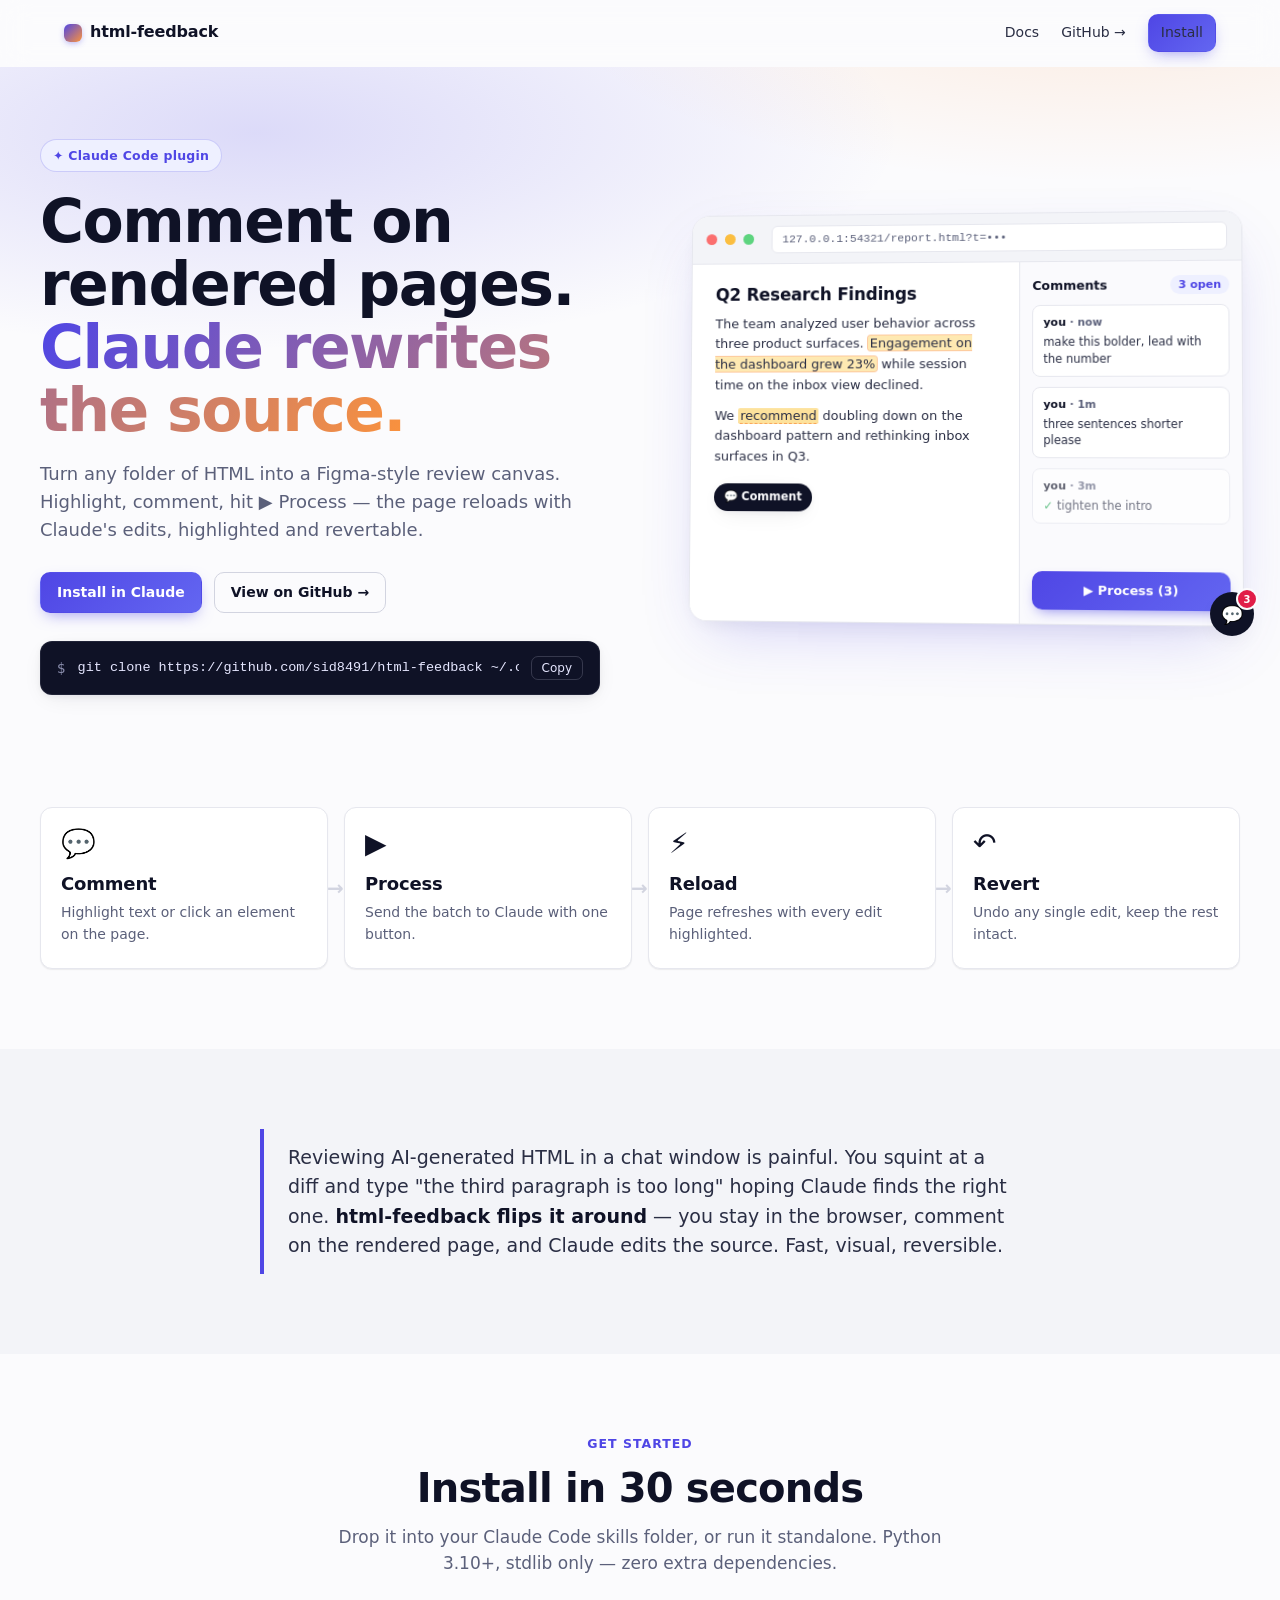
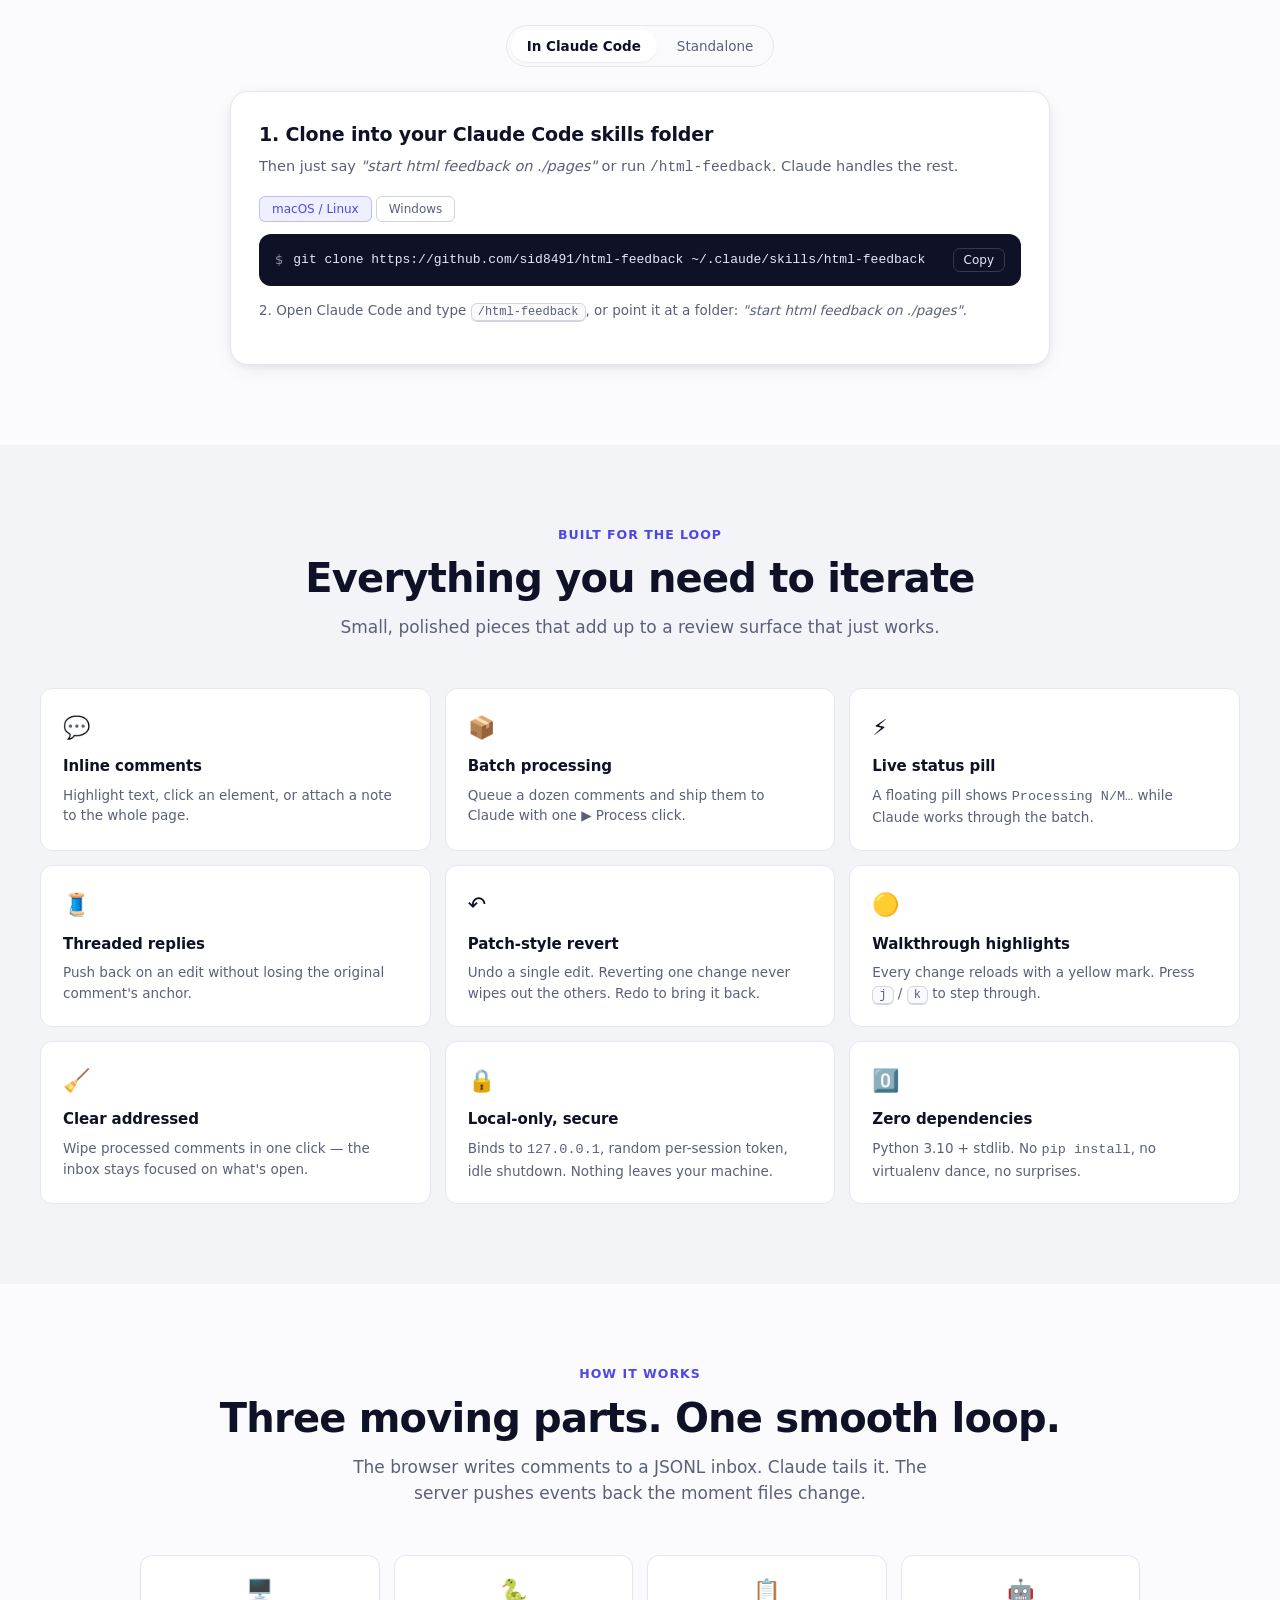
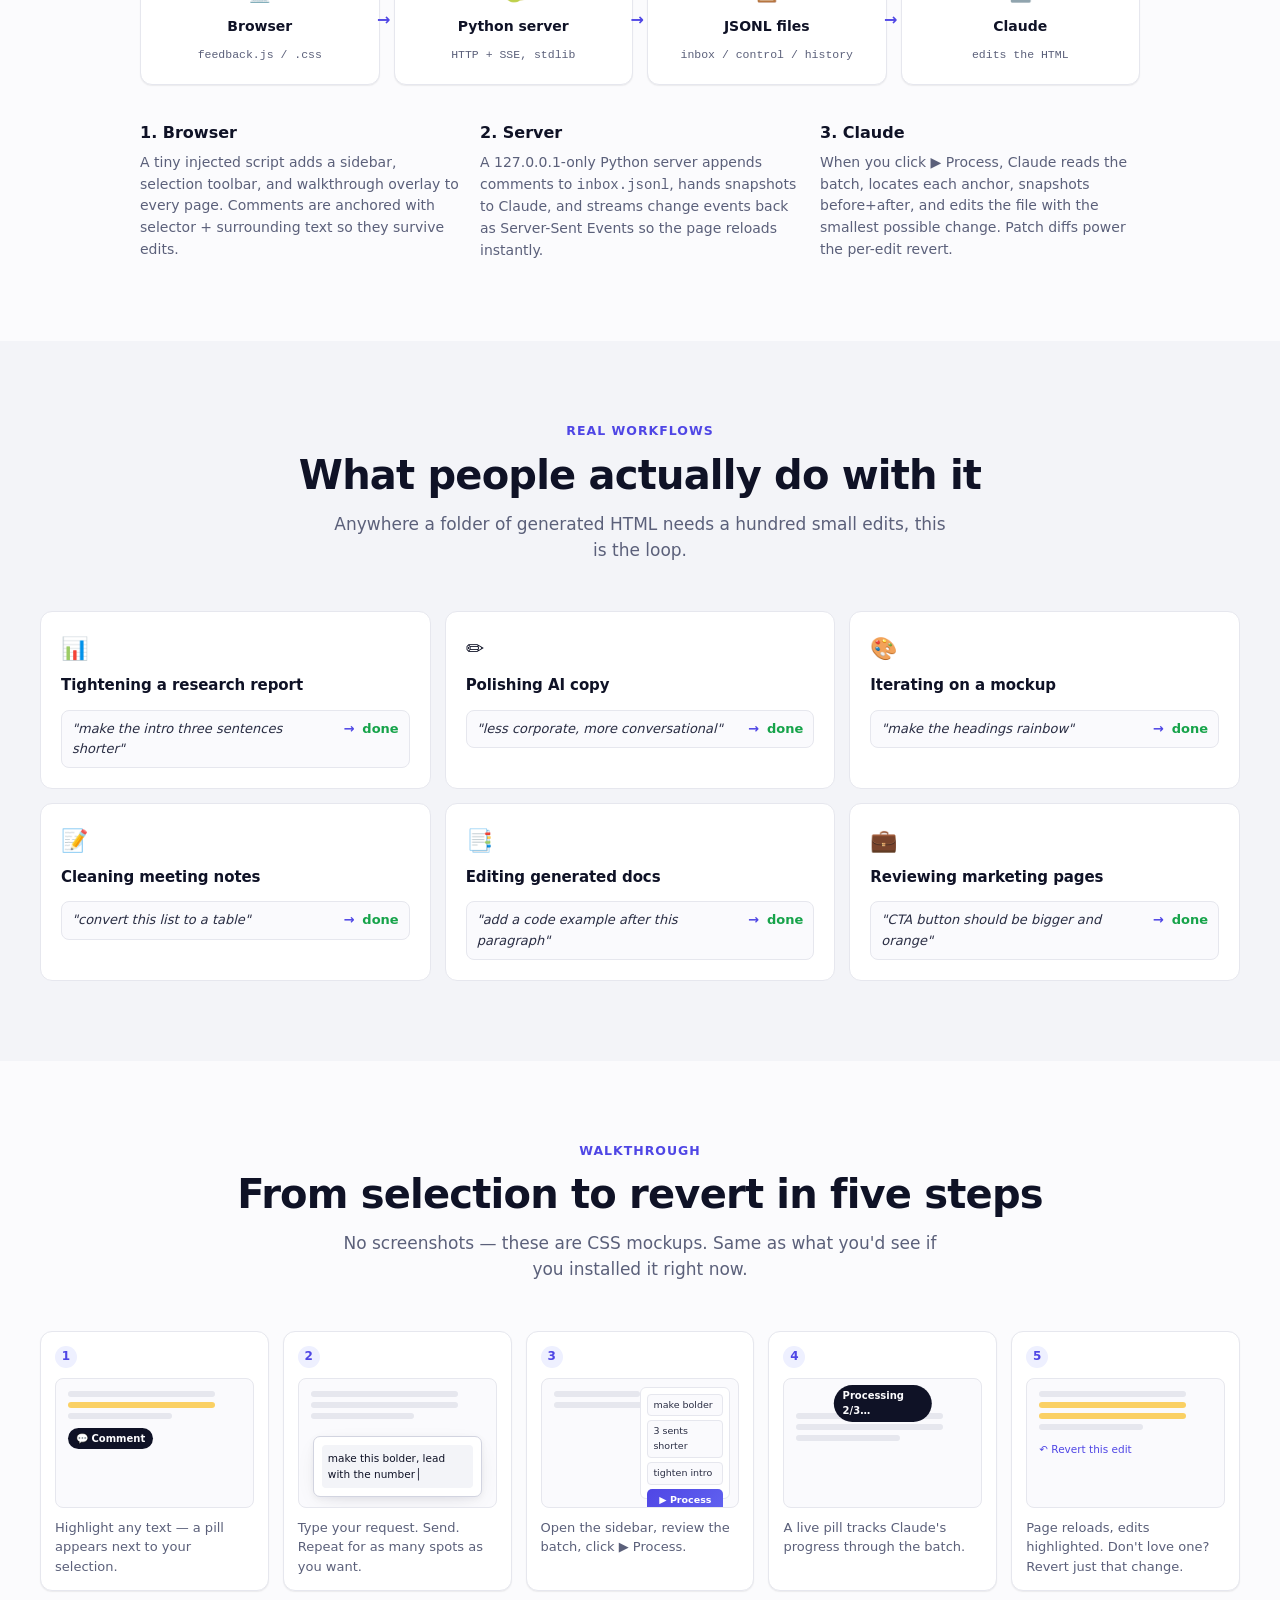
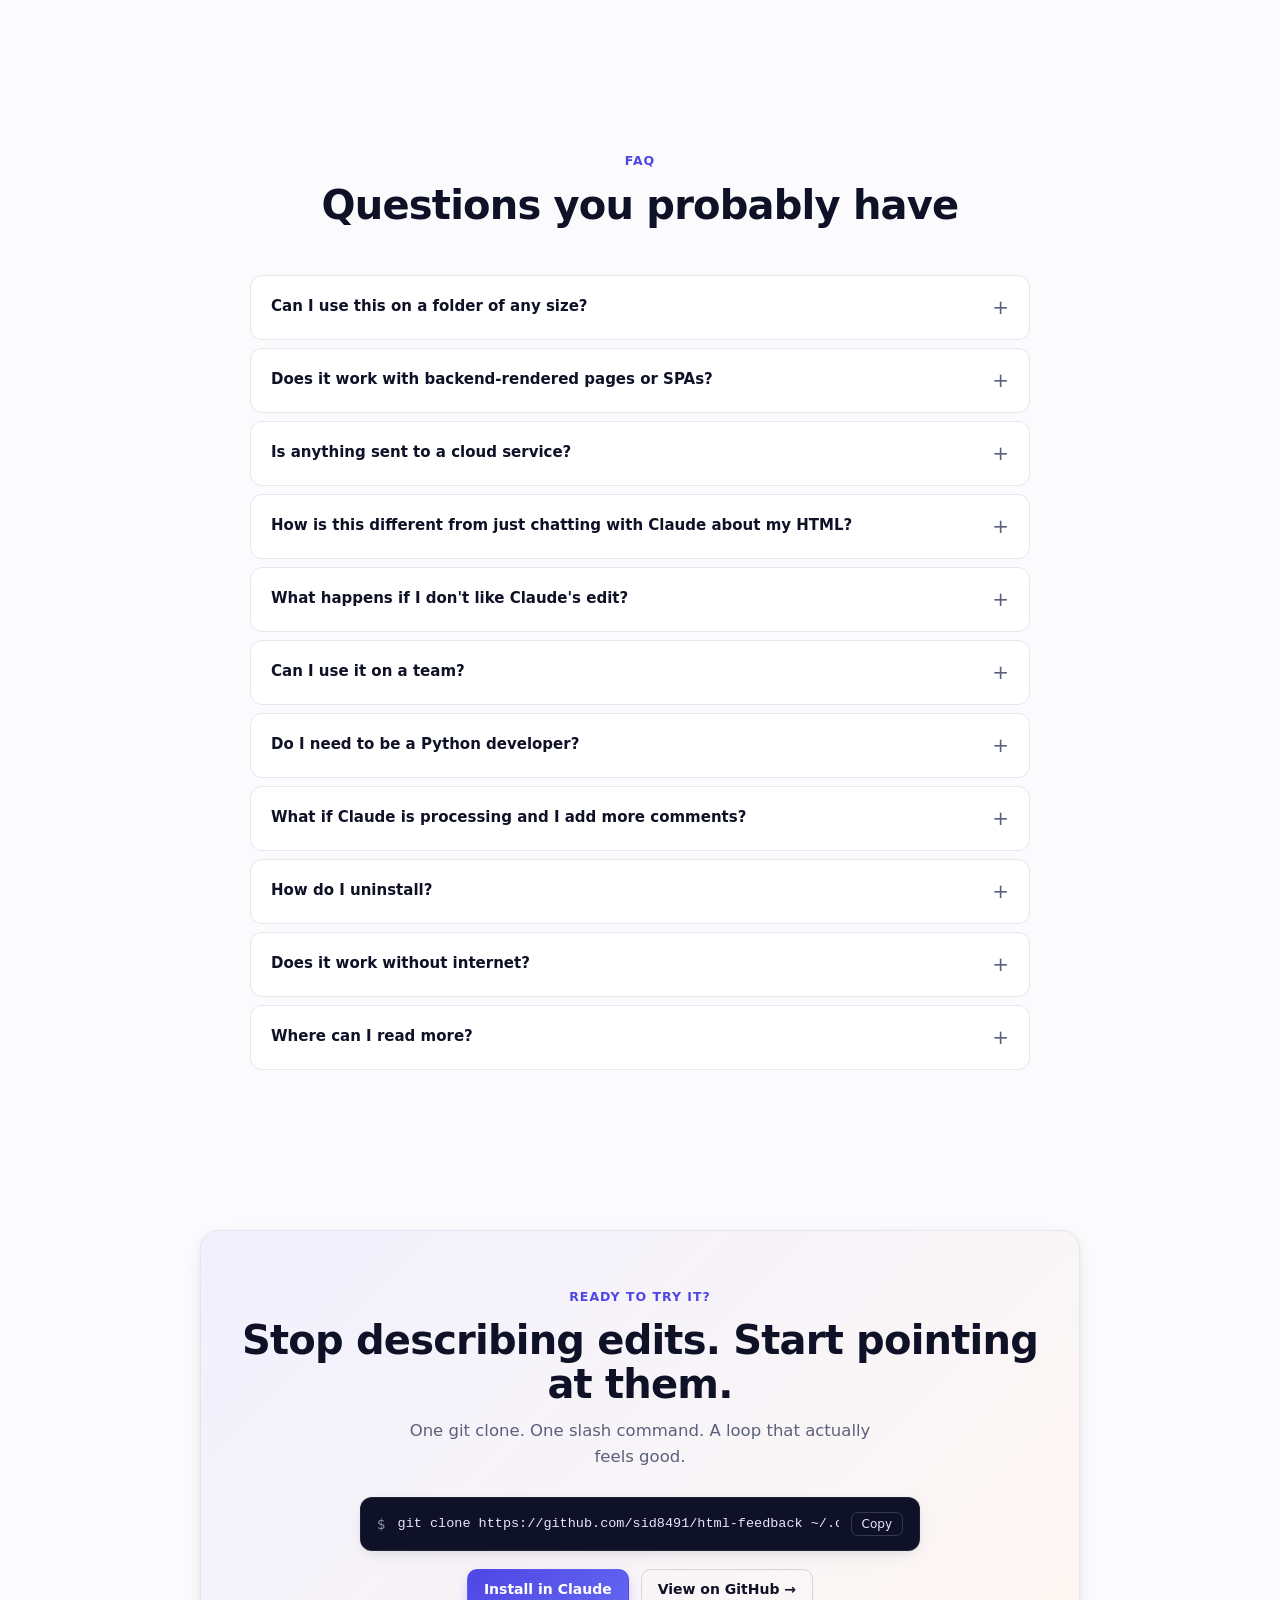
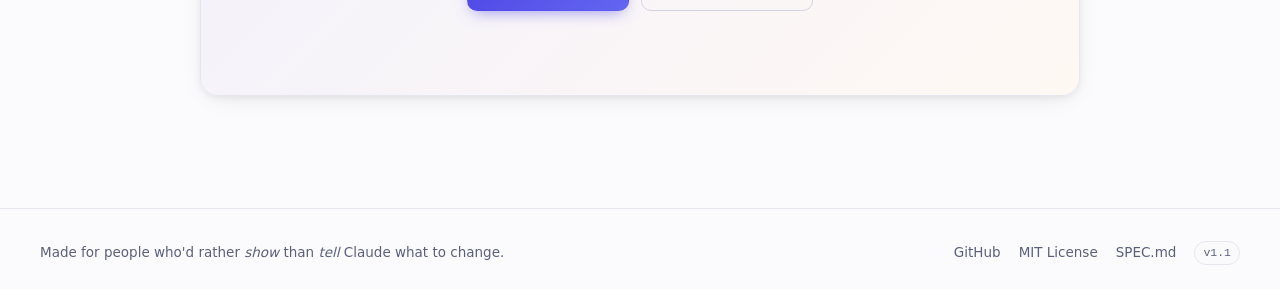
==== commit 7e629386: "Refresh docs: hero-style README + polished landing page README: - Centered hero header with tagline," ====
--- a/docs/index.html
+++ b/docs/index.html
@@ -3,1006 +3,1107 @@
 <head>
 <meta charset="utf-8">
 <meta name="viewport" content="width=device-width, initial-scale=1">
-<title>html-feedback — user guide</title>
+<title>html-feedback — comment on rendered pages, Claude rewrites the source</title>
+<meta name="description" content="A Claude Code plugin that turns any folder of HTML into a Figma-style review canvas. Comment on rendered pages. Hit Process. Claude edits the source.">
 <style>
   :root {
-    --fg: #1a1a1a;
-    --muted: #555;
-    --accent: #2c5ed9;
-    --accent-soft: #e7eeff;
-    --border: #e3e3e3;
-    --code-bg: #f5f5f7;
-    --good: #2f8a45;
-    --bad: #b13434;
-    --page-bg: #ffffff;
-    --card-bg: #ffffff;
-    --note-bg: #fff7e0;
-    --note-border: #e8b400;
+    --bg: #fbfbfd;
+    --bg-soft: #f3f4f8;
+    --surface: #ffffff;
+    --surface-2: #fafafd;
+    --fg: #0f1226;
+    --fg-soft: #2a2e44;
+    --muted: #5b607a;
+    --border: #e6e7ee;
+    --border-strong: #d2d4e0;
+    --accent: #4f46e5;
+    --accent-2: #6366f1;
+    --accent-soft: #eef0ff;
+    --warm: #fb923c;
+    --warm-2: #fbbf24;
+    --good: #16a34a;
+    --code-bg: #0f1226;
+    --code-fg: #e6e7ff;
+    --code-muted: #8b8fae;
+    --shadow-sm: 0 1px 2px rgba(15, 18, 38, 0.04), 0 1px 1px rgba(15, 18, 38, 0.03);
+    --shadow-md: 0 6px 24px -8px rgba(15, 18, 38, 0.12), 0 2px 6px rgba(15, 18, 38, 0.05);
+    --shadow-lg: 0 24px 60px -20px rgba(79, 70, 229, 0.25), 0 8px 24px -8px rgba(15, 18, 38, 0.08);
+    --radius: 12px;
+    --radius-sm: 8px;
+    --radius-lg: 18px;
   }
   @media (prefers-color-scheme: dark) {
     :root {
-      --fg: #e8e8ea;
-      --muted: #a0a0a8;
-      --accent: #82aaff;
-      --accent-soft: #1c2540;
-      --border: #2c2c33;
-      --code-bg: #1a1a1f;
-      --good: #6bcf8a;
-      --bad: #ff8a8a;
-      --page-bg: #101015;
-      --card-bg: #16161c;
-      --note-bg: #2a2410;
-      --note-border: #d4a73a;
+      --bg: #0a0b14;
+      --bg-soft: #11132a;
+      --surface: #15182f;
+      --surface-2: #1b1e38;
+      --fg: #f1f2fb;
+      --fg-soft: #d8daee;
+      --muted: #9499bd;
+      --border: #262a48;
+      --border-strong: #34395d;
+      --accent: #818cf8;
+      --accent-2: #6366f1;
+      --accent-soft: #1d214a;
+      --warm: #fb923c;
+      --warm-2: #fbbf24;
+      --good: #34d399;
+      --code-bg: #060713;
+      --code-fg: #e6e7ff;
+      --code-muted: #6a6f96;
+      --shadow-sm: 0 1px 2px rgba(0, 0, 0, 0.4);
+      --shadow-md: 0 6px 24px -8px rgba(0, 0, 0, 0.6), 0 2px 6px rgba(0, 0, 0, 0.4);
+      --shadow-lg: 0 24px 60px -20px rgba(99, 102, 241, 0.5), 0 8px 24px -8px rgba(0, 0, 0, 0.6);
     }
-    body { background: var(--page-bg); }
-  }
+  }
+  html { color-scheme: light dark; scroll-behavior: smooth; }
   * { box-sizing: border-box; }
-  html, body { background: var(--page-bg); }
   body {
-    font-family: -apple-system, "Segoe UI", system-ui, sans-serif;
-    max-width: 860px;
-    margin: 48px auto;
-    padding: 0 24px 80px;
+    margin: 0;
+    font-family: -apple-system, BlinkMacSystemFont, "Segoe UI", "Inter", system-ui, sans-serif;
+    background: var(--bg);
     color: var(--fg);
-    line-height: 1.65;
-    font-size: 16px;
-  }
-  header { border-bottom: 1px solid var(--border); padding-bottom: 18px; margin-bottom: 28px; }
-  h1 { font-size: 34px; margin: 0 0 6px; letter-spacing: -0.5px; }
-  .tagline { color: var(--muted); margin: 0 0 6px; font-size: 17px; }
-  .subtitle { color: var(--muted); font-size: 13px; text-transform: uppercase; letter-spacing: 1.5px; margin-top: 8px; }
-  h2 { font-size: 23px; margin-top: 48px; padding-top: 4px; scroll-margin-top: 20px; }
-  h3 { font-size: 17px; margin-top: 24px; color: var(--accent); }
-  h4 { font-size: 15px; margin: 18px 0 6px; }
-  p { margin: 12px 0; }
+    line-height: 1.55;
+    -webkit-font-smoothing: antialiased;
+    text-rendering: optimizeLegibility;
+  }
   a { color: var(--accent); text-decoration: none; }
   a:hover { text-decoration: underline; }
-  code, kbd {
-    font-family: "SF Mono", Consolas, "Courier New", monospace;
-    background: var(--code-bg);
-    padding: 2px 6px;
-    border-radius: 4px;
+  code, pre, kbd { font-family: ui-monospace, "SF Mono", Menlo, Consolas, monospace; }
+  kbd {
+    background: var(--surface-2);
+    border: 1px solid var(--border-strong);
+    border-radius: 6px;
+    padding: 1px 6px;
+    font-size: 12px;
+    box-shadow: 0 1px 0 var(--border-strong);
+  }
+
+  /* nav */
+  .nav {
+    position: sticky; top: 0; z-index: 100;
+    backdrop-filter: saturate(180%) blur(14px);
+    -webkit-backdrop-filter: saturate(180%) blur(14px);
+    background: color-mix(in srgb, var(--bg) 78%, transparent);
+    border-bottom: 1px solid transparent;
+    transition: border-color .2s ease, background .2s ease;
+  }
+  .nav.scrolled { border-bottom-color: var(--border); }
+  .nav-inner {
+    max-width: 1200px; margin: 0 auto;
+    padding: 14px 24px;
+    display: flex; align-items: center; justify-content: space-between;
+    gap: 16px;
+  }
+  .wordmark {
+    font-weight: 700; font-size: 16px; letter-spacing: -0.01em;
+    color: var(--fg);
+    display: flex; align-items: center; gap: 8px;
+  }
+  .wordmark::before {
+    content: ""; width: 18px; height: 18px; border-radius: 6px;
+    background: linear-gradient(135deg, var(--accent), var(--warm));
+    box-shadow: 0 2px 6px -1px color-mix(in srgb, var(--accent) 45%, transparent);
+  }
+  .nav-links { display: flex; gap: 22px; align-items: center; }
+  .nav-links a { color: var(--fg-soft); font-size: 14px; font-weight: 500; }
+  .nav-links a:hover { color: var(--accent); text-decoration: none; }
+  .btn {
+    display: inline-flex; align-items: center; gap: 8px;
+    font-weight: 600; font-size: 14px;
+    padding: 9px 16px; border-radius: 10px;
+    border: 1px solid transparent; cursor: pointer;
+    transition: transform .12s ease, box-shadow .12s ease, background .15s ease;
+    text-decoration: none !important;
+    font-family: inherit;
+  }
+  .btn-primary {
+    background: linear-gradient(135deg, var(--accent), var(--accent-2));
+    color: #fff;
+    box-shadow: 0 6px 16px -6px color-mix(in srgb, var(--accent) 60%, transparent);
+  }
+  .btn-primary:hover { transform: translateY(-1px); box-shadow: 0 10px 22px -6px color-mix(in srgb, var(--accent) 70%, transparent); color: #fff; }
+  .btn-ghost { background: transparent; color: var(--fg); border-color: var(--border-strong); }
+  .btn-ghost:hover { background: var(--surface-2); }
+  .btn-sm { padding: 7px 12px; font-size: 13px; }
+
+  /* hero */
+  .hero {
+    position: relative; overflow: hidden;
+    padding: 72px 24px 88px;
+  }
+  .hero::before {
+    content: ""; position: absolute; inset: -120px -10% auto -10%; height: 620px;
+    background:
+      radial-gradient(60% 50% at 25% 30%, color-mix(in srgb, var(--accent) 18%, transparent) 0%, transparent 70%),
+      radial-gradient(50% 40% at 80% 10%, color-mix(in srgb, var(--warm) 14%, transparent) 0%, transparent 70%);
+    pointer-events: none; z-index: 0;
+  }
+  .hero-inner {
+    position: relative; z-index: 1;
+    max-width: 1200px; margin: 0 auto;
+    display: grid; grid-template-columns: 1.05fr 1fr; gap: 64px; align-items: center;
+  }
+  @media (max-width: 960px) {
+    .hero-inner { grid-template-columns: 1fr; gap: 48px; }
+    .hero { padding: 48px 20px 64px; }
+  }
+  .eyebrow {
+    display: inline-flex; align-items: center; gap: 8px;
+    font-size: 12.5px; font-weight: 600; letter-spacing: 0.02em;
+    color: var(--accent); background: var(--accent-soft);
+    padding: 6px 12px; border-radius: 999px;
+    border: 1px solid color-mix(in srgb, var(--accent) 22%, transparent);
+  }
+  h1 {
+    font-size: clamp(36px, 5.2vw, 60px);
+    line-height: 1.05; letter-spacing: -0.025em;
+    margin: 18px 0 18px;
+    font-weight: 750;
+  }
+  h1 .grad {
+    background: linear-gradient(120deg, var(--accent) 0%, var(--warm) 100%);
+    -webkit-background-clip: text; background-clip: text; color: transparent;
+  }
+  .lede { font-size: 18px; color: var(--muted); max-width: 540px; margin: 0 0 28px; }
+  .cta-row { display: flex; gap: 12px; flex-wrap: wrap; margin-bottom: 28px; }
+  .install-shell {
+    display: flex; align-items: center; gap: 12px;
+    background: var(--code-bg); color: var(--code-fg);
+    padding: 14px 16px; border-radius: var(--radius);
     font-size: 13.5px;
-  }
-  kbd {
+    max-width: 560px;
+    box-shadow: var(--shadow-md);
+    border: 1px solid color-mix(in srgb, var(--code-fg) 8%, transparent);
+  }
+  .install-shell .prompt { color: var(--code-muted); user-select: none; }
+  .install-shell code { flex: 1; font-size: 13.5px; overflow-x: auto; white-space: nowrap; }
+  .copy-btn {
+    background: transparent; border: 1px solid color-mix(in srgb, var(--code-fg) 18%, transparent);
+    color: var(--code-fg); padding: 4px 10px; border-radius: 7px;
+    font-size: 12px; font-family: inherit; cursor: pointer;
+    transition: background .15s ease;
+    white-space: nowrap;
+  }
+  .copy-btn:hover { background: color-mix(in srgb, var(--code-fg) 8%, transparent); }
+  .copy-btn.ok { color: var(--good); border-color: var(--good); }
+
+  /* hero mockup */
+  .mock-window {
+    background: var(--surface);
     border: 1px solid var(--border);
-    box-shadow: 0 1px 0 var(--border);
+    border-radius: var(--radius-lg);
+    box-shadow: var(--shadow-lg);
+    overflow: hidden;
+    transform: perspective(1400px) rotateY(-4deg) rotateX(2deg);
+    transition: transform .4s ease;
+  }
+  .mock-window:hover { transform: perspective(1400px) rotateY(-2deg) rotateX(1deg); }
+  @media (max-width: 960px) { .mock-window { transform: none; } .mock-window:hover { transform: none; } }
+  .mock-chrome {
+    display: flex; align-items: center; gap: 8px;
+    padding: 10px 14px; background: var(--bg-soft);
+    border-bottom: 1px solid var(--border);
+  }
+  .mock-dot { width: 11px; height: 11px; border-radius: 50%; background: var(--border-strong); }
+  .mock-dot:nth-child(1) { background: #fb6f6f; }
+  .mock-dot:nth-child(2) { background: #fbbe40; }
+  .mock-dot:nth-child(3) { background: #5dd47f; }
+  .mock-url {
+    flex: 1; margin-left: 10px; padding: 4px 10px;
+    background: var(--surface); border: 1px solid var(--border);
+    border-radius: 6px; font-size: 11.5px; color: var(--muted);
+    font-family: ui-monospace, monospace;
+  }
+  .mock-body { display: grid; grid-template-columns: 1fr 220px; min-height: 360px; }
+  .mock-page {
+    padding: 22px 22px 22px 24px; font-size: 13px; color: var(--fg-soft);
+    background: var(--surface);
+  }
+  .mock-page h2 { font-size: 17px; margin: 0 0 10px; color: var(--fg); letter-spacing: -0.01em; }
+  .mock-page p { margin: 0 0 10px; line-height: 1.6; }
+  .mock-page .selected {
+    background: color-mix(in srgb, var(--warm-2) 35%, transparent);
+    box-shadow: 0 0 0 1px color-mix(in srgb, var(--warm) 50%, transparent);
+    border-radius: 3px; padding: 0 2px;
+  }
+  .mock-page .changed {
+    background: color-mix(in srgb, var(--warm-2) 45%, transparent);
+    border-bottom: 1.5px dashed color-mix(in srgb, var(--warm) 80%, transparent);
+    padding: 0 2px; border-radius: 2px;
+  }
+  .mock-pill {
+    display: inline-flex; align-items: center; gap: 6px;
+    background: var(--fg); color: var(--bg);
+    padding: 5px 10px; border-radius: 999px;
+    font-size: 11.5px; font-weight: 600;
+    box-shadow: var(--shadow-md);
+    margin-top: 6px;
+  }
+  .mock-sidebar {
+    background: var(--surface-2); border-left: 1px solid var(--border);
+    padding: 14px 12px; display: flex; flex-direction: column; gap: 10px;
+    font-size: 12px;
+  }
+  .mock-sidebar-head { display: flex; justify-content: space-between; align-items: center; }
+  .mock-sidebar-head strong { font-size: 12.5px; }
+  .mock-sidebar-head .count {
+    background: var(--accent-soft); color: var(--accent);
+    border-radius: 999px; padding: 1px 8px; font-weight: 700; font-size: 11px;
+  }
+  .mock-comment {
+    background: var(--surface); border: 1px solid var(--border);
+    border-radius: 8px; padding: 8px 10px;
+  }
+  .mock-comment .who { font-weight: 600; font-size: 11px; color: var(--fg); }
+  .mock-comment .when { color: var(--muted); font-size: 10.5px; }
+  .mock-comment .body { color: var(--fg-soft); font-size: 11.5px; margin-top: 3px; line-height: 1.45; }
+  .mock-comment.addr { opacity: .65; }
+  .mock-comment.addr .body::before { content: "✓ "; color: var(--good); font-weight: 700; }
+  .mock-process {
+    margin-top: auto;
+    display: flex; align-items: center; justify-content: center; gap: 6px;
+    background: linear-gradient(135deg, var(--accent), var(--accent-2));
+    color: #fff; font-weight: 600; font-size: 12.5px;
+    padding: 9px 12px; border-radius: 10px;
+    box-shadow: 0 6px 14px -6px color-mix(in srgb, var(--accent) 70%, transparent);
+    cursor: pointer; user-select: none;
+  }
+  .mock-fab {
+    position: absolute; bottom: -14px; right: -14px;
+    width: 44px; height: 44px; border-radius: 50%;
+    background: var(--fg); color: var(--bg);
+    display: flex; align-items: center; justify-content: center;
+    font-size: 18px; box-shadow: var(--shadow-lg);
+  }
+  .mock-fab::after {
+    content: "3";
+    position: absolute; top: -4px; right: -4px;
+    background: #e11d48; color: #fff; font-size: 10px; font-weight: 700;
+    width: 18px; height: 18px; border-radius: 50%;
+    display: flex; align-items: center; justify-content: center;
+    border: 2px solid var(--bg);
+  }
+  .mock-wrap { position: relative; }
+
+  /* sections */
+  section { padding: 80px 24px; }
+  .section-inner { max-width: 1200px; margin: 0 auto; }
+  .section-head { text-align: center; margin-bottom: 48px; }
+  .section-eyebrow {
+    font-size: 12.5px; font-weight: 700; letter-spacing: 0.08em;
+    text-transform: uppercase; color: var(--accent);
+    margin-bottom: 12px;
+  }
+  h2 {
+    font-size: clamp(28px, 3.5vw, 40px);
+    line-height: 1.1; letter-spacing: -0.02em;
+    margin: 0 0 14px; font-weight: 700;
+  }
+  .section-sub { color: var(--muted); font-size: 17px; max-width: 620px; margin: 0 auto; }
+
+  /* loop strip */
+  .loop {
+    display: grid; grid-template-columns: repeat(4, 1fr); gap: 16px;
+    align-items: stretch;
+  }
+  @media (max-width: 860px) { .loop { grid-template-columns: 1fr; } }
+  .loop-card {
+    position: relative;
+    background: var(--surface); border: 1px solid var(--border);
+    border-radius: var(--radius); padding: 22px 20px;
+    box-shadow: var(--shadow-sm);
+  }
+  .loop-card .ico { font-size: 28px; line-height: 1; margin-bottom: 12px; display: block; }
+  .loop-card h3 { font-size: 18px; margin: 0 0 4px; letter-spacing: -0.01em; }
+  .loop-card p { margin: 0; color: var(--muted); font-size: 14px; }
+  .loop-card::after {
+    content: "→"; position: absolute; right: -16px; top: 50%; transform: translateY(-50%);
+    color: var(--border-strong); font-size: 20px; font-weight: 600;
+    width: 16px; text-align: center;
+  }
+  .loop-card:last-child::after { display: none; }
+  @media (max-width: 860px) {
+    .loop-card::after { content: "↓"; right: 50%; top: auto; bottom: -16px; transform: translateX(50%); }
+  }
+
+  /* pitch */
+  .pitch-band { background: var(--bg-soft); }
+  .pitch {
+    max-width: 760px; margin: 0 auto;
+    padding: 14px 0 14px 24px;
+    border-left: 4px solid var(--accent);
+    font-size: 19px; line-height: 1.55; color: var(--fg-soft);
+  }
+  .pitch strong { color: var(--fg); }
+
+  /* install section */
+  .tabs {
+    display: inline-flex; gap: 4px; padding: 4px;
+    background: var(--surface-2); border: 1px solid var(--border);
+    border-radius: 999px; margin-bottom: 24px;
+  }
+  .tab {
+    padding: 8px 16px; border-radius: 999px; font-size: 13.5px;
+    font-weight: 500; color: var(--muted); cursor: pointer;
+    background: transparent; border: none; font-family: inherit;
+  }
+  .tab.active { background: var(--surface); color: var(--fg); box-shadow: var(--shadow-sm); font-weight: 600; }
+  .tab-panel { display: none; }
+  .tab-panel.active { display: block; }
+  .install-card {
+    background: var(--surface); border: 1px solid var(--border);
+    border-radius: var(--radius-lg); padding: 28px;
+    box-shadow: var(--shadow-md);
+    max-width: 820px; margin: 0 auto;
+  }
+  .install-card h3 { margin: 0 0 6px; font-size: 19px; letter-spacing: -0.01em; }
+  .install-card .help { color: var(--muted); margin: 0 0 18px; font-size: 14.5px; }
+  .os-toggle { display: inline-flex; gap: 4px; margin-bottom: 12px; }
+  .os-btn {
+    background: transparent; border: 1px solid var(--border-strong);
+    padding: 5px 12px; font-size: 12px; border-radius: 6px;
+    color: var(--muted); cursor: pointer; font-family: inherit;
+  }
+  .os-btn.active { background: var(--accent-soft); color: var(--accent); border-color: color-mix(in srgb, var(--accent) 30%, transparent); }
+  .codeblock {
+    background: var(--code-bg); color: var(--code-fg);
+    border-radius: var(--radius); padding: 14px 16px;
+    display: flex; align-items: center; gap: 10px;
+    font-size: 13px; overflow-x: auto;
+  }
+  .codeblock + .codeblock { margin-top: 10px; }
+  .codeblock .prompt { color: var(--code-muted); }
+  .codeblock code { flex: 1; white-space: pre; }
+  .os-panel { display: none; }
+  .os-panel.active { display: block; }
+  .install-note { margin-top: 14px; color: var(--muted); font-size: 13.5px; }
+
+  /* features */
+  .features { background: var(--bg-soft); }
+  .feat-grid {
+    display: grid; grid-template-columns: repeat(3, 1fr); gap: 14px;
+  }
+  @media (max-width: 860px) { .feat-grid { grid-template-columns: repeat(2, 1fr); } }
+  @media (max-width: 520px) { .feat-grid { grid-template-columns: 1fr; } }
+  .feat {
+    background: var(--surface); border: 1px solid var(--border);
+    border-radius: var(--radius); padding: 22px;
+    transition: border-color .2s ease, transform .2s ease;
+  }
+  .feat:hover { border-color: color-mix(in srgb, var(--accent) 35%, transparent); transform: translateY(-2px); }
+  .feat .ico { font-size: 22px; margin-bottom: 10px; display: block; }
+  .feat h3 { font-size: 15px; margin: 0 0 6px; letter-spacing: -0.005em; }
+  .feat p { margin: 0; color: var(--muted); font-size: 13.5px; line-height: 1.55; }
+
+  /* how it works */
+  .how-diagram {
+    display: grid; grid-template-columns: repeat(4, 1fr); gap: 14px; align-items: stretch;
+    margin: 0 auto 36px; max-width: 1000px;
+  }
+  @media (max-width: 860px) { .how-diagram { grid-template-columns: 1fr 1fr; } }
+  .how-node {
+    position: relative;
+    background: var(--surface); border: 1px solid var(--border);
+    border-radius: var(--radius); padding: 18px 16px;
+    text-align: center;
+    box-shadow: var(--shadow-sm);
+  }
+  .how-node .glyph {
+    font-size: 22px; margin-bottom: 8px; display: block;
+  }
+  .how-node strong { font-size: 14px; display: block; margin-bottom: 4px; }
+  .how-node .tech { font-size: 11.5px; color: var(--muted); font-family: ui-monospace, monospace; }
+  .how-node::after {
+    content: "→"; position: absolute; right: -12px; top: 50%; transform: translateY(-50%);
+    color: var(--accent); font-weight: 700; font-size: 16px;
+  }
+  .how-node:last-child::after { display: none; }
+  @media (max-width: 860px) {
+    .how-node:nth-child(2)::after { display: none; }
+    .how-node:nth-child(odd)::after { content: "↓"; right: 50%; top: auto; bottom: -14px; transform: translateX(50%); }
+    .how-node:nth-child(even)::after { content: ""; }
+    .how-node:nth-child(3)::after { content: "↗"; }
+  }
+  .how-text {
+    display: grid; grid-template-columns: repeat(3, 1fr); gap: 20px;
+    max-width: 1000px; margin: 0 auto;
+  }
+  @media (max-width: 760px) { .how-text { grid-template-columns: 1fr; } }
+  .how-block strong { color: var(--fg); }
+  .how-block p { color: var(--muted); margin: 6px 0 0; font-size: 14px; }
+
+  /* use cases */
+  .use-cases { background: var(--bg-soft); }
+  .uc-grid { display: grid; grid-template-columns: repeat(3, 1fr); gap: 14px; }
+  @media (max-width: 860px) { .uc-grid { grid-template-columns: repeat(2, 1fr); } }
+  @media (max-width: 520px) { .uc-grid { grid-template-columns: 1fr; } }
+  .uc {
+    background: var(--surface); border: 1px solid var(--border);
+    border-radius: var(--radius); padding: 20px;
+  }
+  .uc .ico { font-size: 22px; }
+  .uc h3 { font-size: 15px; margin: 8px 0 12px; letter-spacing: -0.005em; }
+  .uc-row {
+    display: flex; align-items: flex-start; gap: 8px;
+    font-size: 13px; padding: 8px 10px;
+    background: var(--surface-2); border-radius: 8px;
+    border: 1px solid var(--border);
+  }
+  .uc-row .arrow { color: var(--accent); font-weight: 700; }
+  .uc-row .user { color: var(--fg-soft); font-style: italic; flex: 1; }
+  .uc-row .done { color: var(--good); font-weight: 600; }
+
+  /* walkthrough */
+  .walk { display: grid; grid-template-columns: repeat(5, 1fr); gap: 14px; }
+  @media (max-width: 1020px) { .walk { grid-template-columns: repeat(2, 1fr); } }
+  @media (max-width: 520px) { .walk { grid-template-columns: 1fr; } }
+  .walk-step {
+    background: var(--surface); border: 1px solid var(--border);
+    border-radius: var(--radius); padding: 14px;
+    display: flex; flex-direction: column; gap: 10px;
+    box-shadow: var(--shadow-sm);
+  }
+  .walk-num {
+    display: inline-flex; width: 22px; height: 22px;
+    background: var(--accent-soft); color: var(--accent);
+    border-radius: 50%; font-size: 12px; font-weight: 700;
+    align-items: center; justify-content: center;
+  }
+  .walk-cap { font-size: 13px; color: var(--muted); margin: 0; line-height: 1.5; }
+  .mini-mock {
+    background: var(--surface-2); border: 1px solid var(--border);
+    border-radius: 8px; padding: 12px; min-height: 130px;
+    font-size: 11.5px; color: var(--fg-soft);
+    position: relative; overflow: hidden;
+  }
+  .mini-mock .line { background: var(--border); height: 6px; border-radius: 3px; margin-bottom: 5px; }
+  .mini-mock .line.s { width: 60%; }
+  .mini-mock .line.m { width: 85%; }
+  .mini-mock .line.hl { background: color-mix(in srgb, var(--warm-2) 70%, transparent); }
+  .mini-mock .pill {
+    background: var(--fg); color: var(--bg); border-radius: 999px;
+    padding: 3px 8px; font-size: 10px; font-weight: 600;
+    display: inline-block; margin-top: 4px;
+  }
+  .mini-mock .popover {
+    position: absolute; left: 14px; right: 14px; bottom: 10px;
+    background: var(--surface); border: 1px solid var(--border-strong);
+    border-radius: 7px; padding: 8px; font-size: 10.5px;
+    box-shadow: var(--shadow-md);
+  }
+  .mini-mock .popover .ta {
+    background: var(--bg-soft); border-radius: 4px; padding: 5px 6px;
+    color: var(--fg); font-size: 10.5px;
+  }
+  .mini-mock .sidebar-mini {
+    position: absolute; right: 8px; top: 8px; bottom: 8px; width: 90px;
+    background: var(--surface); border: 1px solid var(--border);
+    border-radius: 6px; padding: 6px; font-size: 9.5px;
+    display: flex; flex-direction: column; gap: 4px;
+  }
+  .mini-mock .sidebar-mini .row {
+    background: var(--surface-2); border: 1px solid var(--border);
+    border-radius: 4px; padding: 3px 5px;
+  }
+  .mini-mock .proc {
+    margin-top: auto; background: linear-gradient(135deg, var(--accent), var(--accent-2));
+    color: #fff; text-align: center; border-radius: 5px; padding: 4px;
     font-weight: 600;
   }
-  pre {
-    background: var(--code-bg);
-    padding: 14px 16px;
-    border-radius: 8px;
-    overflow-x: auto;
-    font-size: 13.5px;
-    line-height: 1.55;
+  .mini-mock .status-pill {
+    position: absolute; top: 6px; left: 50%; transform: translateX(-50%);
+    background: var(--fg); color: var(--bg); font-size: 10px;
+    padding: 3px 9px; border-radius: 999px; font-weight: 600;
+  }
+  .mini-mock .revert {
+    color: var(--accent); font-size: 10.5px; cursor: pointer;
+    margin-top: 6px; display: inline-block;
+  }
+
+  /* FAQ */
+  .faq-list { max-width: 780px; margin: 0 auto; display: flex; flex-direction: column; gap: 8px; }
+  details {
+    background: var(--surface); border: 1px solid var(--border);
+    border-radius: var(--radius); padding: 0;
+    overflow: hidden;
+    transition: border-color .15s ease;
+  }
+  details[open] { border-color: color-mix(in srgb, var(--accent) 30%, transparent); }
+  summary {
+    list-style: none; padding: 16px 20px; cursor: pointer;
+    font-weight: 600; font-size: 15px;
+    display: flex; align-items: center; justify-content: space-between;
+    gap: 12px;
+  }
+  summary::-webkit-details-marker { display: none; }
+  summary::after {
+    content: "+"; color: var(--muted); font-size: 20px; font-weight: 400; transition: transform .2s ease;
+  }
+  details[open] summary::after { transform: rotate(45deg); }
+  details > div {
+    padding: 0 20px 18px; color: var(--muted); font-size: 14.5px; line-height: 1.6;
+  }
+  details > div a { color: var(--accent); }
+
+  /* final CTA */
+  .final-cta {
+    text-align: center;
+    background: linear-gradient(135deg, color-mix(in srgb, var(--accent) 8%, var(--surface)) 0%, color-mix(in srgb, var(--warm) 6%, var(--surface)) 100%);
     border: 1px solid var(--border);
-  }
-  pre code { background: transparent; padding: 0; font-size: 13px; }
-  ul, ol { padding-left: 22px; }
-  li { margin: 6px 0; }
-
-  /* Rainbow gradient headings (per demo) */
-  .rainbow {
-    background: linear-gradient(90deg, #ff5757 0%, #ffa64d 25%, #f7d44c 50%, #4dc468 75%, #4d8df7 100%);
-    -webkit-background-clip: text;
-    background-clip: text;
-    -webkit-text-fill-color: transparent;
-    color: transparent;
-    display: inline-block;
-  }
-
-  /* Pill badge */
-  .badge {
-    display: inline-block;
-    background: var(--accent-soft);
-    color: var(--accent);
-    border: 1px solid var(--accent);
-    padding: 2px 10px;
-    border-radius: 999px;
-    font-size: 12px;
-    font-weight: 600;
-    letter-spacing: 0.3px;
-    vertical-align: middle;
-  }
-
-  /* TOC */
-  .toc {
-    background: var(--card-bg);
-    border: 1px solid var(--border);
-    border-radius: 10px;
-    padding: 16px 22px;
-    margin: 24px 0 8px;
-  }
-  .toc h4 { margin: 0 0 8px; color: var(--muted); text-transform: uppercase; letter-spacing: 1px; font-size: 12px; }
-  .toc ol { columns: 2; column-gap: 28px; margin: 0; padding-left: 20px; }
-  .toc li { margin: 3px 0; font-size: 14px; }
-  @media (max-width: 640px) { .toc ol { columns: 1; } }
-
-  /* Use case grid */
-  .use-grid {
-    display: grid;
-    grid-template-columns: 1fr 1fr;
-    gap: 14px;
-    margin: 18px 0;
-  }
-  @media (max-width: 640px) { .use-grid { grid-template-columns: 1fr; } }
-  .use-card {
-    border: 1px solid var(--border);
-    border-radius: 10px;
-    padding: 16px 18px;
-    background: var(--card-bg);
-  }
-  .use-card .ico { font-size: 22px; margin-bottom: 4px; }
-  .use-card h3 { margin: 0 0 4px; font-size: 15px; color: var(--fg); }
-  .use-card p { margin: 0; font-size: 13.5px; color: var(--muted); line-height: 1.5; }
-
-  /* Two-column good/bad */
-  .twocol {
-    display: grid;
-    grid-template-columns: 1fr 1fr;
-    gap: 16px;
-    margin: 18px 0;
-  }
-  @media (max-width: 640px) { .twocol { grid-template-columns: 1fr; } }
-  .col {
-    border: 1px solid var(--border);
-    border-radius: 10px;
-    padding: 14px 18px;
-    background: var(--card-bg);
-  }
-  .col.good { border-left: 3px solid var(--good); }
-  .col.bad { border-left: 3px solid var(--bad); }
-  .col h4 { margin: 0 0 10px; font-size: 14px; text-transform: uppercase; letter-spacing: 1px; }
-  .col.good h4 { color: var(--good); }
-  .col.bad h4 { color: var(--bad); }
-  .col ul { margin: 0; padding-left: 18px; font-size: 14px; }
-  .col li { margin: 5px 0; }
-
-  /* Flow diagram (matches demo's invoke-flow) */
-  .invoke-flow {
-    display: flex;
-    align-items: center;
-    justify-content: center;
-    gap: 8px;
-    flex-wrap: wrap;
-    margin: 18px 0 22px;
-    padding: 20px 12px;
-    background: linear-gradient(135deg, #fafbff 0%, #f5f7ff 100%);
-    border: 1px solid var(--border);
-    border-radius: 10px;
-  }
-  @media (prefers-color-scheme: dark) {
-    .invoke-flow { background: linear-gradient(135deg, #16161e 0%, #1a1b28 100%); }
-  }
-  .invoke-flow .step {
-    text-align: center;
-    padding: 12px 14px;
-    border: 1px solid var(--border);
-    border-radius: 8px;
-    min-width: 130px;
-    background: var(--card-bg);
-    box-shadow: 0 1px 3px rgba(0,0,0,.04);
-  }
-  .invoke-flow .icon { font-size: 26px; line-height: 1; }
-  .invoke-flow .label { font-weight: 600; font-size: 13px; margin-top: 6px; color: var(--fg); }
-  .invoke-flow .hint { font-size: 11.5px; color: var(--muted); margin-top: 3px; line-height: 1.35; }
-  .invoke-flow .arrow { font-size: 22px; color: var(--accent); font-weight: 600; }
-
-  /* Step blocks */
-  .step-block {
-    display: flex;
-    gap: 14px;
-    align-items: flex-start;
-    border: 1px solid var(--border);
-    border-radius: 10px;
-    padding: 12px 16px;
-    margin: 10px 0;
-    background: var(--card-bg);
-  }
-  .step-num {
-    flex: 0 0 32px;
-    height: 32px;
-    border-radius: 50%;
-    background: var(--accent);
-    color: white;
-    display: flex;
-    align-items: center;
-    justify-content: center;
-    font-weight: 700;
-    font-size: 14px;
-  }
-  .step-block .body { flex: 1; }
-  .step-block .body p { margin: 0; font-size: 14.5px; }
-  .step-block .body p + p { margin-top: 4px; color: var(--muted); font-size: 13.5px; }
-
-  /* Architecture diagram (SVG-ish boxes) */
-  .arch {
-    border: 1px solid var(--border);
-    border-radius: 10px;
-    padding: 18px;
-    background: var(--card-bg);
-    margin: 16px 0;
-  }
-  .arch-row {
-    display: grid;
-    grid-template-columns: 1fr auto 1fr;
-    align-items: center;
-    gap: 10px;
-    margin: 8px 0;
-  }
-  .arch-box {
-    border: 1.5px solid var(--accent);
-    border-radius: 8px;
-    padding: 10px 12px;
-    background: var(--accent-soft);
-    text-align: center;
-  }
-  .arch-box.alt { border-color: var(--good); background: rgba(47,138,69,.08); }
-  .arch-box.file { border-color: #c87f2e; background: rgba(232,180,0,.10); }
-  .arch-box .name { font-weight: 600; font-size: 14px; }
-  .arch-box .sub { font-size: 12px; color: var(--muted); margin-top: 2px; }
-  .arch-arrow { color: var(--accent); font-weight: 600; text-align: center; font-size: 18px; }
-  .arch-stack { display: flex; flex-direction: column; gap: 6px; }
-
-  /* Tables */
-  table { border-collapse: collapse; margin: 14px 0; font-size: 14px; width: 100%; }
-  th, td { text-align: left; padding: 8px 12px; border-bottom: 1px solid var(--border); vertical-align: top; }
-  th { background: var(--code-bg); font-size: 13px; }
-  td code { font-size: 12.5px; }
-
-  /* Callouts */
-  .note {
-    background: var(--note-bg);
-    border-left: 3px solid var(--note-border);
-    padding: 12px 16px;
-    margin: 18px 0;
-    border-radius: 4px;
-    font-size: 14.5px;
-  }
-  .note b { color: var(--fg); }
-
-  /* UI tour items */
-  .ui-item {
-    display: grid;
-    grid-template-columns: 36px 1fr;
-    gap: 12px;
-    align-items: start;
-    padding: 10px 0;
-    border-bottom: 1px solid var(--border);
-  }
-  .ui-item:last-child { border-bottom: none; }
-  .ui-item .ui-ico { font-size: 22px; text-align: center; }
-  .ui-item .ui-name { font-weight: 600; font-size: 14.5px; }
-  .ui-item .ui-desc { font-size: 13.5px; color: var(--muted); margin-top: 2px; line-height: 1.5; }
-
-  /* FAQ */
-  details {
-    border: 1px solid var(--border);
-    border-radius: 8px;
-    padding: 10px 14px;
-    margin: 8px 0;
-    background: var(--card-bg);
-  }
-  details summary {
-    cursor: pointer;
-    font-weight: 600;
-    font-size: 14.5px;
-    list-style: none;
-    padding-right: 24px;
-    position: relative;
-  }
-  details summary::-webkit-details-marker { display: none; }
-  details summary::after {
-    content: "+";
-    position: absolute;
-    right: 0;
-    top: 0;
-    color: var(--accent);
-    font-size: 18px;
-    font-weight: 600;
-  }
-  details[open] summary::after { content: "−"; }
-  details summary + * { margin-top: 8px; }
-  details p, details ul { font-size: 14px; }
-
+    border-radius: var(--radius-lg);
+    padding: 56px 32px;
+    max-width: 880px; margin: 0 auto;
+    box-shadow: var(--shadow-md);
+  }
+  .final-cta h2 { margin-bottom: 12px; }
+  .final-cta p { color: var(--muted); margin: 0 auto 28px; max-width: 480px; font-size: 16.5px; }
+  .final-cta .install-shell { margin: 0 auto 18px; }
+  .final-cta .cta-row { justify-content: center; }
+
+  /* footer */
   footer {
-    color: var(--muted);
-    font-size: 13px;
-    margin-top: 60px;
     border-top: 1px solid var(--border);
-    padding-top: 18px;
-  }
-  footer a { color: var(--accent); }
+    padding: 32px 24px;
+    margin-top: 32px;
+  }
+  .foot-inner {
+    max-width: 1200px; margin: 0 auto;
+    display: flex; justify-content: space-between; align-items: center;
+    gap: 16px; flex-wrap: wrap;
+    color: var(--muted); font-size: 13.5px;
+  }
+  .foot-links { display: flex; gap: 18px; align-items: center; }
+  .foot-links a { color: var(--muted); }
+  .foot-links a:hover { color: var(--accent); }
+  .ver { font-size: 11.5px; padding: 2px 8px; background: var(--surface-2); border: 1px solid var(--border); border-radius: 999px; font-family: ui-monospace, monospace; }
+
+  /* reveal */
+  .reveal { opacity: 0; transform: translateY(12px); transition: opacity .6s ease, transform .6s ease; }
+  .reveal.in { opacity: 1; transform: none; }
+
+  ::selection { background: color-mix(in srgb, var(--accent) 30%, transparent); }
 </style>
 </head>
 <body>
 
-<header>
-  <h1>html-feedback</h1>
-  <p class="tagline">A Claude Code skill that turns a folder of static HTML pages into a collaborative review surface.</p>
-  <div class="subtitle">User guide</div>
+<nav class="nav" id="nav">
+  <div class="nav-inner">
+    <a href="#top" class="wordmark">html-feedback</a>
+    <div class="nav-links">
+      <a href="#how">Docs</a>
+      <a href="https://github.com/sid8491/html-feedback" target="_blank" rel="noopener">GitHub →</a>
+      <a href="#install" class="btn btn-primary btn-sm">Install</a>
+    </div>
+  </div>
+</nav>
+
+<a id="top"></a>
+
+<header class="hero">
+  <div class="hero-inner">
+    <div>
+      <span class="eyebrow">✦ Claude Code plugin</span>
+      <h1>Comment on rendered pages. <span class="grad">Claude rewrites the source.</span></h1>
+      <p class="lede">
+        Turn any folder of HTML into a Figma-style review canvas. Highlight, comment, hit ▶ Process — the page reloads with Claude's edits, highlighted and revertable.
+      </p>
+      <div class="cta-row">
+        <a href="#install" class="btn btn-primary">Install in Claude</a>
+        <a href="https://github.com/sid8491/html-feedback" target="_blank" rel="noopener" class="btn btn-ghost">View on GitHub →</a>
+      </div>
+      <div class="install-shell" data-copy-target="hero-cmd">
+        <span class="prompt">$</span>
+        <code id="hero-cmd">git clone https://github.com/sid8491/html-feedback ~/.claude/skills/html-feedback</code>
+        <button class="copy-btn" type="button" data-copy="hero-cmd">Copy</button>
+      </div>
+    </div>
+
+    <div class="mock-wrap reveal">
+      <div class="mock-window" aria-hidden="true">
+        <div class="mock-chrome">
+          <span class="mock-dot"></span><span class="mock-dot"></span><span class="mock-dot"></span>
+          <span class="mock-url">127.0.0.1:54321/report.html?t=•••</span>
+        </div>
+        <div class="mock-body">
+          <div class="mock-page">
+            <h2>Q2 Research Findings</h2>
+            <p>
+              The team analyzed user behavior across three product surfaces. <span class="selected">Engagement on the dashboard grew 23%</span> while session time on the inbox view declined.
+            </p>
+            <p>
+              We <span class="changed">recommend</span> doubling down on the dashboard pattern and rethinking inbox surfaces in Q3.
+            </p>
+            <span class="mock-pill">💬 Comment</span>
+          </div>
+          <div class="mock-sidebar">
+            <div class="mock-sidebar-head">
+              <strong>Comments</strong>
+              <span class="count">3 open</span>
+            </div>
+            <div class="mock-comment">
+              <div class="who">you <span class="when">· now</span></div>
+              <div class="body">make this bolder, lead with the number</div>
+            </div>
+            <div class="mock-comment">
+              <div class="who">you <span class="when">· 1m</span></div>
+              <div class="body">three sentences shorter please</div>
+            </div>
+            <div class="mock-comment addr">
+              <div class="who">you <span class="when">· 3m</span></div>
+              <div class="body">tighten the intro</div>
+            </div>
+            <div class="mock-process">▶ Process (3)</div>
+          </div>
+        </div>
+      </div>
+      <div class="mock-fab">💬</div>
+    </div>
+  </div>
 </header>
 
-<nav class="toc" aria-label="Table of contents">
-  <h4>Contents</h4>
-  <ol>
-    <li><a href="#what">What is it</a></li>
-    <li><a href="#use-cases">Use cases</a></li>
-    <li><a href="#fit">When to use (and not)</a></li>
-    <li><a href="#quickstart">Quick start</a></li>
-    <li><a href="#workflow">The typical workflow</a></li>
-    <li><a href="#architecture">Architecture</a></li>
-    <li><a href="#files">What lives where</a></li>
-    <li><a href="#ui-tour">UI tour</a></li>
-    <li><a href="#shortcuts">Keyboard shortcuts</a></li>
-    <li><a href="#api">API reference</a></li>
-    <li><a href="#faq">FAQ</a></li>
-    <li><a href="#security">Security note</a></li>
-    <li><a href="#troubleshooting">Troubleshooting</a></li>
-    <li><a href="#credits">Credits</a></li>
-  </ol>
-</nav>
-
-<!-- ============================================================ -->
-<h2 id="what">What is it</h2>
-<p>
-  <b>html-feedback</b> is a small Claude Code skill that lets you review a folder of static HTML pages the
-  way you'd review a Google Doc — by leaving comments directly on the rendered page — and have Claude edit
-  the underlying source files in response. It serves your pages locally, injects a thin commenting layer into
-  each one, and watches a tiny JSONL-based "mailbox" for things you want changed.
-</p>
-<p>
-  The core promise is simple: <em>you stay in the browser, comments accumulate, click <b>▶ Process</b>,
-  Claude edits, repeat.</em> There's no jumping back to the terminal between every change, no copy-pasting
-  selectors, and no losing track of which suggestions have been applied. Every edit is snapshotted, walked
-  through in the browser with a yellow highlight, and one-click revertible.
-</p>
-
-<!-- ============================================================ -->
-<h2 id="use-cases">Use cases</h2>
-<p>Anywhere you'd otherwise be screenshotting a page, drawing arrows on it in Preview, and pasting the result
-   back into a chat. The skill is happiest when the artifact <em>is</em> the HTML.</p>
-
-<div class="use-grid">
-  <div class="use-card">
-    <div class="ico">📊</div>
-    <h3>Iterating on research artifacts</h3>
-    <p>Tighten phrasing, fix captions, re-order sections in HTML reports without rebuilding from a notebook.</p>
+<section style="padding-top: 24px;">
+  <div class="section-inner">
+    <div class="loop reveal">
+      <div class="loop-card">
+        <span class="ico">💬</span>
+        <h3>Comment</h3>
+        <p>Highlight text or click an element on the page.</p>
+      </div>
+      <div class="loop-card">
+        <span class="ico">▶</span>
+        <h3>Process</h3>
+        <p>Send the batch to Claude with one button.</p>
+      </div>
+      <div class="loop-card">
+        <span class="ico">⚡</span>
+        <h3>Reload</h3>
+        <p>Page refreshes with every edit highlighted.</p>
+      </div>
+      <div class="loop-card">
+        <span class="ico">↶</span>
+        <h3>Revert</h3>
+        <p>Undo any single edit, keep the rest intact.</p>
+      </div>
+    </div>
   </div>
-  <div class="use-card">
-    <div class="ico">🤖</div>
-    <h3>Reviewing AI-generated documents</h3>
-    <p>When Claude generated the page in the first place, this gives you a clean follow-up loop to refine it without re-prompting from scratch.</p>
+</section>
+
+<section class="pitch-band">
+  <div class="section-inner">
+    <blockquote class="pitch reveal">
+      Reviewing AI-generated HTML in a chat window is painful. You squint at a diff and type "the third paragraph is too long" hoping Claude finds the right one. <strong>html-feedback flips it around</strong> — you stay in the browser, comment on the rendered page, and Claude edits the source. Fast, visual, reversible.
+    </blockquote>
   </div>
-  <div class="use-card">
-    <div class="ico">📝</div>
-    <h3>Copy-editing marketing pages</h3>
-    <p>Highlight the awkward sentence, type "shorter, more punchy", click Process. The diff lands as a yellow highlight you can revert.</p>
+</section>
+
+<section id="install">
+  <div class="section-inner">
+    <div class="section-head reveal">
+      <div class="section-eyebrow">Get started</div>
+      <h2>Install in 30 seconds</h2>
+      <p class="section-sub">Drop it into your Claude Code skills folder, or run it standalone. Python 3.10+, stdlib only — zero extra dependencies.</p>
+    </div>
+
+    <div style="text-align: center;">
+      <div class="tabs reveal" role="tablist">
+        <button class="tab active" data-tab="claude" role="tab">In Claude Code</button>
+        <button class="tab" data-tab="standalone" role="tab">Standalone</button>
+      </div>
+    </div>
+
+    <div class="install-card reveal">
+      <div class="tab-panel active" data-panel="claude">
+        <h3>1. Clone into your Claude Code skills folder</h3>
+        <p class="help">Then just say <em>"start html feedback on ./pages"</em> or run <code>/html-feedback</code>. Claude handles the rest.</p>
+        <div class="os-toggle">
+          <button class="os-btn active" data-os="mac">macOS / Linux</button>
+          <button class="os-btn" data-os="win">Windows</button>
+        </div>
+        <div class="os-panel active" data-os-panel="mac">
+          <div class="codeblock" data-copy-target="cmd-claude-mac">
+            <span class="prompt">$</span>
+            <code id="cmd-claude-mac">git clone https://github.com/sid8491/html-feedback ~/.claude/skills/html-feedback</code>
+            <button class="copy-btn" data-copy="cmd-claude-mac">Copy</button>
+          </div>
+        </div>
+        <div class="os-panel" data-os-panel="win">
+          <div class="codeblock" data-copy-target="cmd-claude-win">
+            <span class="prompt">&gt;</span>
+            <code id="cmd-claude-win">git clone https://github.com/sid8491/html-feedback "$env:USERPROFILE\.claude\skills\html-feedback"</code>
+            <button class="copy-btn" data-copy="cmd-claude-win">Copy</button>
+          </div>
+        </div>
+        <p class="install-note">2. Open Claude Code and type <kbd>/html-feedback</kbd>, or point it at a folder: <em>"start html feedback on ./pages"</em>.</p>
+      </div>
+
+      <div class="tab-panel" data-panel="standalone">
+        <h3>Run the server yourself</h3>
+        <p class="help">No Claude Code? You can still drive it manually. The server is plain Python — no dependencies.</p>
+        <div class="codeblock" data-copy-target="cmd-stand-1">
+          <span class="prompt">$</span>
+          <code id="cmd-stand-1">git clone https://github.com/sid8491/html-feedback &amp;&amp; cd html-feedback</code>
+          <button class="copy-btn" data-copy="cmd-stand-1">Copy</button>
+        </div>
+        <div class="codeblock" data-copy-target="cmd-stand-2">
+          <span class="prompt">$</span>
+          <code id="cmd-stand-2">python scripts/start.py --dir /path/to/your/html</code>
+          <button class="copy-btn" data-copy="cmd-stand-2">Copy</button>
+        </div>
+        <p class="install-note">The server binds to <code>127.0.0.1</code>, prints a tokenized URL, and opens your browser.</p>
+      </div>
+    </div>
   </div>
-  <div class="use-card">
-    <div class="ico">🎨</div>
-    <h3>Design mockup reviews</h3>
-    <p>Pure HTML/CSS prototypes — no full app needed. Comment on spacing, color, layout. Claude edits the styles in place.</p>
+</section>
+
+<section id="features" class="features">
+  <div class="section-inner">
+    <div class="section-head reveal">
+      <div class="section-eyebrow">Built for the loop</div>
+      <h2>Everything you need to iterate</h2>
+      <p class="section-sub">Small, polished pieces that add up to a review surface that just works.</p>
+    </div>
+    <div class="feat-grid reveal">
+      <div class="feat"><span class="ico">💬</span><h3>Inline comments</h3><p>Highlight text, click an element, or attach a note to the whole page.</p></div>
+      <div class="feat"><span class="ico">📦</span><h3>Batch processing</h3><p>Queue a dozen comments and ship them to Claude with one ▶ Process click.</p></div>
+      <div class="feat"><span class="ico">⚡</span><h3>Live status pill</h3><p>A floating pill shows <code>Processing N/M…</code> while Claude works through the batch.</p></div>
+      <div class="feat"><span class="ico">🧵</span><h3>Threaded replies</h3><p>Push back on an edit without losing the original comment's anchor.</p></div>
+      <div class="feat"><span class="ico">↶</span><h3>Patch-style revert</h3><p>Undo a single edit. Reverting one change never wipes out the others. Redo to bring it back.</p></div>
+      <div class="feat"><span class="ico">🟡</span><h3>Walkthrough highlights</h3><p>Every change reloads with a yellow mark. Press <kbd>j</kbd> / <kbd>k</kbd> to step through.</p></div>
+      <div class="feat"><span class="ico">🧹</span><h3>Clear addressed</h3><p>Wipe processed comments in one click — the inbox stays focused on what's open.</p></div>
+      <div class="feat"><span class="ico">🔒</span><h3>Local-only, secure</h3><p>Binds to <code>127.0.0.1</code>, random per-session token, idle shutdown. Nothing leaves your machine.</p></div>
+      <div class="feat"><span class="ico">0️⃣</span><h3>Zero dependencies</h3><p>Python 3.10 + stdlib. No <code>pip install</code>, no virtualenv dance, no surprises.</p></div>
+    </div>
   </div>
-  <div class="use-card">
-    <div class="ico">📚</div>
-    <h3>Documentation polish</h3>
-    <p>Code-review-style edit cycles on docs sites or readme pages. Threaded replies mean you can push back on Claude's interpretation without losing context.</p>
+</section>
+
+<section id="how">
+  <div class="section-inner">
+    <div class="section-head reveal">
+      <div class="section-eyebrow">How it works</div>
+      <h2>Three moving parts. One smooth loop.</h2>
+      <p class="section-sub">The browser writes comments to a JSONL inbox. Claude tails it. The server pushes events back the moment files change.</p>
+    </div>
+
+    <div class="how-diagram reveal">
+      <div class="how-node">
+        <span class="glyph">🖥️</span>
+        <strong>Browser</strong>
+        <span class="tech">feedback.js / .css</span>
+      </div>
+      <div class="how-node">
+        <span class="glyph">🐍</span>
+        <strong>Python server</strong>
+        <span class="tech">HTTP + SSE, stdlib</span>
+      </div>
+      <div class="how-node">
+        <span class="glyph">📋</span>
+        <strong>JSONL files</strong>
+        <span class="tech">inbox / control / history</span>
+      </div>
+      <div class="how-node">
+        <span class="glyph">🤖</span>
+        <strong>Claude</strong>
+        <span class="tech">edits the HTML</span>
+      </div>
+    </div>
+
+    <div class="how-text reveal">
+      <div class="how-block">
+        <strong>1. Browser</strong>
+        <p>A tiny injected script adds a sidebar, selection toolbar, and walkthrough overlay to every page. Comments are anchored with selector + surrounding text so they survive edits.</p>
+      </div>
+      <div class="how-block">
+        <strong>2. Server</strong>
+        <p>A 127.0.0.1-only Python server appends comments to <code>inbox.jsonl</code>, hands snapshots to Claude, and streams change events back as Server-Sent Events so the page reloads instantly.</p>
+      </div>
+      <div class="how-block">
+        <strong>3. Claude</strong>
+        <p>When you click ▶ Process, Claude reads the batch, locates each anchor, snapshots before+after, and edits the file with the smallest possible change. Patch diffs power the per-edit revert.</p>
+      </div>
+    </div>
   </div>
-  <div class="use-card">
-    <div class="ico">🗒️</div>
-    <h3>Meeting notes &amp; transcripts</h3>
-    <p>Restructure, summarize, de-duplicate — annotate the rough draft and let Claude turn it into the clean version.</p>
+</section>
+
+<section id="use-cases" class="use-cases">
+  <div class="section-inner">
+    <div class="section-head reveal">
+      <div class="section-eyebrow">Real workflows</div>
+      <h2>What people actually do with it</h2>
+      <p class="section-sub">Anywhere a folder of generated HTML needs a hundred small edits, this is the loop.</p>
+    </div>
+    <div class="uc-grid reveal">
+      <div class="uc">
+        <span class="ico">📊</span><h3>Tightening a research report</h3>
+        <div class="uc-row"><span class="user">"make the intro three sentences shorter"</span><span class="arrow">→</span><span class="done">done</span></div>
+      </div>
+      <div class="uc">
+        <span class="ico">✏️</span><h3>Polishing AI copy</h3>
+        <div class="uc-row"><span class="user">"less corporate, more conversational"</span><span class="arrow">→</span><span class="done">done</span></div>
+      </div>
+      <div class="uc">
+        <span class="ico">🎨</span><h3>Iterating on a mockup</h3>
+        <div class="uc-row"><span class="user">"make the headings rainbow"</span><span class="arrow">→</span><span class="done">done</span></div>
+      </div>
+      <div class="uc">
+        <span class="ico">📝</span><h3>Cleaning meeting notes</h3>
+        <div class="uc-row"><span class="user">"convert this list to a table"</span><span class="arrow">→</span><span class="done">done</span></div>
+      </div>
+      <div class="uc">
+        <span class="ico">📑</span><h3>Editing generated docs</h3>
+        <div class="uc-row"><span class="user">"add a code example after this paragraph"</span><span class="arrow">→</span><span class="done">done</span></div>
+      </div>
+      <div class="uc">
+        <span class="ico">💼</span><h3>Reviewing marketing pages</h3>
+        <div class="uc-row"><span class="user">"CTA button should be bigger and orange"</span><span class="arrow">→</span><span class="done">done</span></div>
+      </div>
+    </div>
   </div>
-</div>
-
-<!-- ============================================================ -->
-<h2 id="fit">When to use vs when NOT to use</h2>
-
-<div class="twocol">
-  <div class="col good">
-    <h4>✓ Good fits</h4>
-    <ul>
-      <li>A handful to a few dozen static HTML files in one folder.</li>
-      <li>Iterative copy, structure, or styling changes.</li>
-      <li>You're the only person leaving feedback.</li>
-      <li>The page renders correctly when opened directly off disk (no required backend).</li>
-      <li>You'd rather <em>see</em> what you're changing than dictate it from the terminal.</li>
-    </ul>
+</section>
+
+<section id="walkthrough">
+  <div class="section-inner">
+    <div class="section-head reveal">
+      <div class="section-eyebrow">Walkthrough</div>
+      <h2>From selection to revert in five steps</h2>
+      <p class="section-sub">No screenshots — these are CSS mockups. Same as what you'd see if you installed it right now.</p>
+    </div>
+    <div class="walk reveal">
+      <div class="walk-step">
+        <span class="walk-num">1</span>
+        <div class="mini-mock">
+          <div class="line m"></div>
+          <div class="line m hl"></div>
+          <div class="line s"></div>
+          <div class="pill">💬 Comment</div>
+        </div>
+        <p class="walk-cap">Highlight any text — a pill appears next to your selection.</p>
+      </div>
+      <div class="walk-step">
+        <span class="walk-num">2</span>
+        <div class="mini-mock">
+          <div class="line m"></div>
+          <div class="line m"></div>
+          <div class="line s"></div>
+          <div class="popover">
+            <div class="ta">make this bolder, lead with the number│</div>
+          </div>
+        </div>
+        <p class="walk-cap">Type your request. Send. Repeat for as many spots as you want.</p>
+      </div>
+      <div class="walk-step">
+        <span class="walk-num">3</span>
+        <div class="mini-mock" style="display:flex; flex-direction: column;">
+          <div class="line m" style="width:50%"></div>
+          <div class="line s"></div>
+          <div class="sidebar-mini">
+            <div class="row">make bolder</div>
+            <div class="row">3 sents shorter</div>
+            <div class="row">tighten intro</div>
+            <div class="proc">▶ Process (3)</div>
+          </div>
+        </div>
+        <p class="walk-cap">Open the sidebar, review the batch, click ▶ Process.</p>
+      </div>
+      <div class="walk-step">
+        <span class="walk-num">4</span>
+        <div class="mini-mock">
+          <div class="status-pill">Processing 2/3…</div>
+          <div class="line m" style="margin-top: 22px;"></div>
+          <div class="line m"></div>
+          <div class="line s"></div>
+        </div>
+        <p class="walk-cap">A live pill tracks Claude's progress through the batch.</p>
+      </div>
+      <div class="walk-step">
+        <span class="walk-num">5</span>
+        <div class="mini-mock">
+          <div class="line m"></div>
+          <div class="line m hl"></div>
+          <div class="line m hl"></div>
+          <div class="line s"></div>
+          <span class="revert">↶ Revert this edit</span>
+        </div>
+        <p class="walk-cap">Page reloads, edits highlighted. Don't love one? Revert just that change.</p>
+      </div>
+    </div>
   </div>
-  <div class="col bad">
-    <h4>✗ Not good fits</h4>
-    <ul>
-      <li>Live web apps with a backend, database, or auth state.</li>
-      <li>Hundreds of pages — the inject step touches every file, and the sidebar gets noisy fast.</li>
-      <li>Multiple people commenting at the same time (everyone runs their own local instance).</li>
-      <li>Anything that has to be reachable over a network — the server binds to <code>127.0.0.1</code> and won't change.</li>
-      <li>Files that aren't HTML (Markdown, PDFs, images — out of scope).</li>
-    </ul>
+</section>
+
+<section id="faq">
+  <div class="section-inner">
+    <div class="section-head reveal">
+      <div class="section-eyebrow">FAQ</div>
+      <h2>Questions you probably have</h2>
+    </div>
+    <div class="faq-list reveal">
+      <details>
+        <summary>Can I use this on a folder of any size?</summary>
+        <div>It's designed for small-to-medium folders — anywhere from a single file to a few dozen pages. The injector touches every <code>*.html</code> file once, so if you point it at hundreds of pages Claude will confirm before starting. Past a few hundred files, you'll want to point it at a sub-folder.</div>
+      </details>
+      <details>
+        <summary>Does it work with backend-rendered pages or SPAs?</summary>
+        <div>No — and that's the point. It edits <em>source</em> HTML files on disk. Live web apps with backend state, server-side templating, or React SPAs aren't a fit. Think generated reports, AI artifacts, static documentation, marketing pages — anything where the file <em>is</em> the source of truth.</div>
+      </details>
+      <details>
+        <summary>Is anything sent to a cloud service?</summary>
+        <div>The server binds to <code>127.0.0.1</code> only — never <code>0.0.0.0</code>. There's no LAN access, no external calls, no telemetry. The only "cloud" component is Claude itself, which is doing the editing through your existing Claude Code session.</div>
+      </details>
+      <details>
+        <summary>How is this different from just chatting with Claude about my HTML?</summary>
+        <div>In chat, you describe what you want changed in prose: <em>"the third paragraph in the methodology section, where it talks about sampling…"</em>. Here, you literally highlight the third paragraph and type "shorter." Claude gets a precise anchor (selector + surrounding text), edits exactly that span, and shows you the result on the rendered page — not as a diff.</div>
+      </details>
+      <details>
+        <summary>What happens if I don't like Claude's edit?</summary>
+        <div>Every edit is bracketed by two snapshots. Click <kbd>↶ Revert</kbd> in the sidebar (or on the highlight) and the server reverse-applies the patch — only that one edit goes away. Want it back? <kbd>↺ Redo</kbd> re-applies it. Reverting one change never disturbs the others.</div>
+      </details>
+      <details>
+        <summary>Can I use it on a team?</summary>
+        <div>Not in v1. The server is single-user, local-only by design. If a teammate needs to review the same artifact, they run their own copy on their own machine against the same files. Real-time multi-user editing isn't a v1 goal.</div>
+      </details>
+      <details>
+        <summary>Do I need to be a Python developer?</summary>
+        <div>No. If you have Python 3.10+ installed (most macOS and Linux machines do), you don't write or read any Python. The Claude Code path is even simpler: clone, type <kbd>/html-feedback</kbd>, done.</div>
+      </details>
+      <details>
+        <summary>What if Claude is processing and I add more comments?</summary>
+        <div>They queue up. The status pill shows <code>Processing N/M…</code> for the current batch. Your new comments stay in the inbox marked <em>open</em>, and you ship them with the next ▶ Process click. The batch boundary is what you decide it is.</div>
+      </details>
+      <details>
+        <summary>How do I uninstall?</summary>
+        <div>Delete the skill folder (<code>~/.claude/skills/html-feedback</code>) and run <code>python scripts/inject.py remove --dir &lt;your-folder&gt;</code> from a clone of the repo to strip the injected script tags. The <code>feedback/</code> sub-folder in your target dir holds all comments and snapshots — keep it or trash it.</div>
+      </details>
+      <details>
+        <summary>Does it work without internet?</summary>
+        <div>The server, injector, and UI are 100% offline. Claude itself needs network for inference, but that's true of any Claude Code session. If you've cached a session, comments still queue locally — they just sit in <code>inbox.jsonl</code> until Claude is reachable again.</div>
+      </details>
+      <details>
+        <summary>Where can I read more?</summary>
+        <div>Workflow details live in <a href="https://github.com/sid8491/html-feedback/blob/main/SKILL.md" target="_blank" rel="noopener">SKILL.md</a>. The wire protocol and JSON schemas are in <a href="https://github.com/sid8491/html-feedback/blob/main/SPEC.md" target="_blank" rel="noopener">SPEC.md</a>. The repo's <a href="https://github.com/sid8491/html-feedback#readme" target="_blank" rel="noopener">README</a> covers shortcuts and the full feature list.</div>
+      </details>
+    </div>
   </div>
-</div>
-
-<!-- ============================================================ -->
-<h2 id="quickstart">Quick start</h2>
-
-<p>From a clone of this repo:</p>
-<pre><code>git clone &lt;repo&gt;
-cd html-feedback
-python scripts/start.py --dir /path/to/your/html</code></pre>
-
-<p>That command:</p>
-<ol>
-  <li>Adds <code>feedback/</code> to your project's <code>.gitignore</code> (only if one already exists).</li>
-  <li>Injects a tiny <code>&lt;link&gt;</code> + <code>&lt;script&gt;</code> tag into every <code>*.html</code> file (idempotently — re-runs are no-ops).</li>
-  <li>Starts a local server on a random free port on <code>127.0.0.1</code>, with a 32-char token in the URL.</li>
-  <li>Opens your default browser to the first page.</li>
-</ol>
-
-<p>Or, from inside Claude Code, in natural language:</p>
-<pre><code>start html feedback on ./pages</code></pre>
-<p>or use the slash command:</p>
-<pre><code>/html-feedback</code></pre>
-<p>
-  Claude will run <code>start.py</code> for you, share the URL, and start watching <code>feedback/control.jsonl</code>
-  for your <b>▶ Process</b> clicks.
-</p>
-
-<!-- ============================================================ -->
-<h2 id="workflow">The typical <span class="rainbow">workflow</span></h2>
-
-<div class="invoke-flow">
-  <div class="step">
-    <div class="icon">👤</div>
-    <div class="label">You</div>
-    <div class="hint">leave comments<br>in the browser</div>
+</section>
+
+<section>
+  <div class="section-inner">
+    <div class="final-cta reveal">
+      <div class="section-eyebrow">Ready to try it?</div>
+      <h2>Stop describing edits. Start pointing at them.</h2>
+      <p>One git clone. One slash command. A loop that actually feels good.</p>
+      <div class="install-shell" data-copy-target="final-cmd">
+        <span class="prompt">$</span>
+        <code id="final-cmd">git clone https://github.com/sid8491/html-feedback ~/.claude/skills/html-feedback</code>
+        <button class="copy-btn" data-copy="final-cmd">Copy</button>
+      </div>
+      <div class="cta-row">
+        <a href="#install" class="btn btn-primary">Install in Claude</a>
+        <a href="https://github.com/sid8491/html-feedback" target="_blank" rel="noopener" class="btn btn-ghost">View on GitHub →</a>
+      </div>
+    </div>
   </div>
-  <div class="arrow">→</div>
-  <div class="step">
-    <div class="icon">🤖</div>
-    <div class="label">Claude Code</div>
-    <div class="hint">picks up the batch<br>and edits HTML</div>
+</section>
+
+<footer>
+  <div class="foot-inner">
+    <div>Made for people who'd rather <em>show</em> than <em>tell</em> Claude what to change.</div>
+    <div class="foot-links">
+      <a href="https://github.com/sid8491/html-feedback" target="_blank" rel="noopener">GitHub</a>
+      <a href="https://github.com/sid8491/html-feedback/blob/main/LICENSE" target="_blank" rel="noopener">MIT License</a>
+      <a href="https://github.com/sid8491/html-feedback/blob/main/SPEC.md" target="_blank" rel="noopener">SPEC.md</a>
+      <span class="ver">v1.1</span>
+    </div>
   </div>
-  <div class="arrow">→</div>
-  <div class="step">
-    <div class="icon">⚙️</div>
-    <div class="label">Local server</div>
-    <div class="hint">snapshots, logs,<br>pushes SSE updates</div>
-  </div>
-  <div class="arrow">→</div>
-  <div class="step">
-    <div class="icon">🌐</div>
-    <div class="label">Browser</div>
-    <div class="hint">auto-reloads with<br>yellow highlights</div>
-  </div>
-</div>
-
-<p>A full session typically looks like this:</p>
-
-<div class="step-block">
-  <div class="step-num">1</div>
-  <div class="body">
-    <p><b>Leave comments.</b> Open the URL. Highlight any text and the selection toolbar pops up — click 💬 Comment, type your note. Or press <kbd>e</kbd> to enter element-pick mode and click a specific element. Or use the sidebar's <em>+ Page</em> button for whole-page feedback.</p>
-    <p>Comments accumulate quietly in the sidebar. The 💬 floating button shows a red bubble with the unread count.</p>
-  </div>
-</div>
-
-<div class="step-block">
-  <div class="step-num">2</div>
-  <div class="body">
-    <p><b>Click ▶ Process (N).</b> When you've left as many comments as you want in this round, hit the blue button in the sidebar. That sends the whole batch to Claude.</p>
-    <p>A processing pill appears at the top of the page: <code>Processing 1/4…</code> updates in real time as Claude works through each comment.</p>
-  </div>
-</div>
-
-<div class="step-block">
-  <div class="step-num">3</div>
-  <div class="body">
-    <p><b>Claude edits.</b> For each comment, Claude takes a "before" snapshot, applies the smallest change that satisfies the request, takes an "after" snapshot, and writes a one-line summary to history.</p>
-  </div>
-</div>
-
-<div class="step-block">
-  <div class="step-num">4</div>
-  <div class="body">
-    <p><b>Page auto-reloads.</b> The Server-Sent Events stream notices the new history entries and the browser reloads. Every changed region is wrapped in a yellow highlight with Claude's summary as a tooltip.</p>
-    <p>Use <kbd>j</kbd> / <kbd>k</kbd> to step through the changes one at a time.</p>
-  </div>
-</div>
-
-<div class="step-block">
-  <div class="step-num">5</div>
-  <div class="body">
-    <p><b>Revert anything you don't love.</b> Each addressed comment in the sidebar carries a <b>↶ Revert</b> link. Click it — or press <kbd>r</kbd> while the change is focused in the walkthrough. Patch-style: only that one edit gets undone, unrelated later edits stay put.</p>
-  </div>
-</div>
-
-<div class="step-block">
-  <div class="step-num">6</div>
-  <div class="body">
-    <p><b>Redo if you change your mind.</b> After a revert, the link flips to <b>↺ Redo</b>. One click re-applies that exact edit.</p>
-  </div>
-</div>
-
-<div class="step-block">
-  <div class="step-num">7</div>
-  <div class="body">
-    <p><b>Reply on a thread to push back.</b> Even after a comment is addressed, you can hit <em>Reply</em> on it. A reply asking for further changes ("shorter still", "no, keep the old wording") goes into the next batch. Acknowledgements like "thanks" or "looks good" are silent no-ops — Claude won't try to interpret them as new work.</p>
-  </div>
-</div>
-
-<div class="step-block">
-  <div class="step-num">8</div>
-  <div class="body">
-    <p><b>Clean up when done.</b> Click <b>clear addressed (N)</b> in the sidebar header to sweep out finished comments. Start the next round with a clean slate.</p>
-  </div>
-</div>
-
-<!-- ============================================================ -->
-<h2 id="architecture">Architecture</h2>
-
-<p>Three processes, three files. That's the whole picture:</p>
-
-<pre><code>+--------------------+        HTTP + SSE         +-------------------+
-|  Browser           |  &lt;----------------------&gt; |  Python server    |
-|  feedback.js/.css  |     127.0.0.1:&lt;port&gt;      |  lib/server.py    |
-+--------------------+      ?t=&lt;token&gt;           +---------+---------+
-                                                           |
-                                                           | reads/writes
-                                                           v
-                                                 +-------------------+
-                                                 |  feedback/        |
-                                                 |   inbox.jsonl     |
-                                                 |   control.jsonl   |
-                                                 |   history.jsonl   |
-                                                 |   session.json    |
-                                                 |   .snapshots/     |
-                                                 +---------+---------+
-                                                           |
-                                                           | tails control.jsonl
-                                                           v
-                                                 +-------------------+
-                                                 |  Claude (Edit)    |
-                                                 +-------------------+</code></pre>
-
-<p>The same picture, piece by piece:</p>
-
-<div class="arch">
-  <div class="arch-row">
-    <div class="arch-box">
-      <div class="name">🌐 Browser</div>
-      <div class="sub">feedback.js + feedback.css injected into each page</div>
-    </div>
-    <div class="arch-arrow">⇄</div>
-    <div class="arch-box alt">
-      <div class="name">⚙️ Local server</div>
-      <div class="sub">Python stdlib only, 127.0.0.1, token-gated, idle shutdown</div>
-    </div>
-  </div>
-  <div class="arch-row">
-    <div></div>
-    <div class="arch-arrow">↕</div>
-    <div></div>
-  </div>
-  <div class="arch-row">
-    <div class="arch-stack">
-      <div class="arch-box file">
-        <div class="name">📥 inbox.jsonl</div>
-        <div class="sub">your comments + soft-delete tombstones</div>
-      </div>
-      <div class="arch-box file">
-        <div class="name">▶ control.jsonl</div>
-        <div class="sub">"process" triggers from the UI</div>
-      </div>
-    </div>
-    <div></div>
-    <div class="arch-stack">
-      <div class="arch-box file">
-        <div class="name">📜 history.jsonl</div>
-        <div class="sub">edits, reverts, external-edit markers</div>
-      </div>
-      <div class="arch-box file">
-        <div class="name">📸 .snapshots/</div>
-        <div class="sub">before + after HTML per edit (powers revert/redo)</div>
-      </div>
-    </div>
-  </div>
-  <div class="arch-row">
-    <div></div>
-    <div class="arch-arrow">↑ tail</div>
-    <div></div>
-  </div>
-  <div class="arch-row">
-    <div></div>
-    <div class="arch-box">
-      <div class="name">🤖 Claude</div>
-      <div class="sub">reads control trigger, edits HTML, writes history</div>
-    </div>
-    <div></div>
-  </div>
-</div>
-
-<p>
-  Only the browser writes to <code>inbox.jsonl</code> and <code>control.jsonl</code> (via the server).
-  Only Claude writes to <code>history.jsonl</code> and edits <code>*.html</code>. The server watches both
-  JSONL files and pushes Server-Sent Events to the browser so it can reload pages and run the change
-  walkthrough. JSONL files are <em>strictly</em> append-only — soft-delete tombstones are how comments get removed.
-</p>
-
-<!-- ============================================================ -->
-<h2 id="files">What lives where</h2>
-
-<h4>In the repo</h4>
-<table>
-  <thead><tr><th>Path</th><th>Purpose</th></tr></thead>
-  <tbody>
-    <tr><td><code>lib/server.py</code></td><td>The HTTP server. Stdlib only — no third-party deps. Routes, SSE stream, snapshot/revert helpers, token auth, idle &amp; parent-PID shutdown.</td></tr>
-    <tr><td><code>lib/feedback.js</code></td><td>Browser-side library: selection toolbar, sidebar, anchor resolution, walkthrough overlay, orphan tray.</td></tr>
-    <tr><td><code>lib/feedback.css</code></td><td>UI theming; respects <code>prefers-color-scheme: dark</code>. All classes are prefixed <code>hfb-</code>.</td></tr>
-    <tr><td><code>scripts/inject.py</code></td><td>Idempotently adds the <code>&lt;link&gt;</code> + <code>&lt;script&gt;</code> tags to your HTML files. Subcommands: <code>inject</code>, <code>remove</code>, <code>status</code>.</td></tr>
-    <tr><td><code>scripts/start.py</code></td><td>One-shot launcher: inject, spawn server, open browser, stream logs, clean shutdown on Ctrl-C.</td></tr>
-    <tr><td><code>SKILL.md</code></td><td>Tells Claude Code when and how to activate the skill.</td></tr>
-    <tr><td><code>SPEC.md</code></td><td>The wire-protocol and schema contract (read this before contributing).</td></tr>
-    <tr><td><code>README.md</code></td><td>The 30-second overview.</td></tr>
-  </tbody>
-</table>
-
-<h4>In your target directory</h4>
-<table>
-  <thead><tr><th>Path</th><th>Purpose</th></tr></thead>
-  <tbody>
-    <tr><td><code>*.html</code></td><td>Your pages. The inject step adds a small <code>&lt;!-- hfb:begin --&gt;...&lt;!-- hfb:end --&gt;</code> block; nothing else is changed.</td></tr>
-    <tr><td><code>feedback/inbox.jsonl</code></td><td>Append-only log of every comment you've made plus delete tombstones.</td></tr>
-    <tr><td><code>feedback/control.jsonl</code></td><td>Append-only log of <b>▶ Process</b> triggers. Written by the server when you click; tailed by Claude.</td></tr>
-    <tr><td><code>feedback/history.jsonl</code></td><td>Append-only log of every edit, revert, and external-edit. Written by Claude.</td></tr>
-    <tr><td><code>feedback/session.json</code></td><td>Live URL, token, PID, started-at. Overwritten on each start, deleted on clean shutdown.</td></tr>
-    <tr><td><code>feedback/.snapshots/&lt;page&gt;/</code></td><td>Before-and-after HTML snapshots per edit. Powers patch-style revert and redo.</td></tr>
-  </tbody>
-</table>
-
-<p>To wipe everything and start fresh: <code>rm -rf &lt;target&gt;/feedback/</code>. (On Windows: <code>rmdir /s feedback</code>.)</p>
-
-<!-- ============================================================ -->
-<h2 id="ui-tour">UI tour</h2>
-<p>Everything visible in the browser, what it does, and how to summon it.</p>
-
-<div>
-  <div class="ui-item">
-    <div class="ui-ico">💬</div>
-    <div>
-      <div class="ui-name">Floating action button (bottom-right)</div>
-      <div class="ui-desc">Toggles the sidebar open and closed. Carries a small red bubble showing the count of <em>open</em> (unprocessed) root comments.</div>
-    </div>
-  </div>
-
-  <div class="ui-item">
-    <div class="ui-ico">📋</div>
-    <div>
-      <div class="ui-name">Sidebar drawer</div>
-      <div class="ui-desc">Threaded list of every comment on the current page, newest-first. Each card has a delete ✕, a reply link, and (if addressed) a ↶ Revert / ↺ Redo link.</div>
-    </div>
-  </div>
-
-  <div class="ui-item">
-    <div class="ui-ico">🔘</div>
-    <div>
-      <div class="ui-name">Selection toolbar pill</div>
-      <div class="ui-desc">Pops up next to any text selection inside the page. Contains one button — 💬 Comment — that opens the composer with the selection pre-anchored.</div>
-    </div>
-  </div>
-
-  <div class="ui-item">
-    <div class="ui-ico">📝</div>
-    <div>
-      <div class="ui-name">Comment composer popover</div>
-      <div class="ui-desc">A small popover with a textarea, a "Reply to" badge if you're threading, and a Send button. Posts to the server and inserts into the sidebar immediately.</div>
-    </div>
-  </div>
-
-  <div class="ui-item">
-    <div class="ui-ico">▶</div>
-    <div>
-      <div class="ui-name">▶ Process (N) button</div>
-      <div class="ui-desc">The blue call-to-action in the sidebar that batches all open comments and sends them to Claude. Disabled when N is 0.</div>
-    </div>
-  </div>
-
-  <div class="ui-item">
-    <div class="ui-ico">⏳</div>
-    <div>
-      <div class="ui-name">Processing pill (top of page)</div>
-      <div class="ui-desc">Shows <code>Processing N/M…</code> with a spinner while Claude works, then <code>✓ All N processed</code> when done. Survives the auto-reloads that happen between edits.</div>
-    </div>
-  </div>
-
-  <div class="ui-item">
-    <div class="ui-ico">🟨</div>
-    <div>
-      <div class="ui-name">Yellow change highlights + j/k walkthrough</div>
-      <div class="ui-desc">After a reload, every changed region is wrapped in a soft yellow highlight with Claude's one-line summary as a tooltip. Step through them with <kbd>j</kbd>/<kbd>k</kbd>; press <kbd>r</kbd> to revert the focused one.</div>
-    </div>
-  </div>
-
-  <div class="ui-item">
-    <div class="ui-ico">↶</div>
-    <div>
-      <div class="ui-name">↶ Revert / ↺ Redo links</div>
-      <div class="ui-desc">Per-edit, in the sidebar next to each addressed comment. Patch-style — undoing one edit doesn't disturb the others. After revert, the link flips to Redo.</div>
-    </div>
-  </div>
-
-  <div class="ui-item">
-    <div class="ui-ico">🧹</div>
-    <div>
-      <div class="ui-name">clear addressed (N)</div>
-      <div class="ui-desc">A link in the sidebar header that soft-deletes every addressed comment on the current page at once. Good for ending a round cleanly.</div>
-    </div>
-  </div>
-
-  <div class="ui-item">
-    <div class="ui-ico">🎯</div>
-    <div>
-      <div class="ui-name">Element-pick mode banner</div>
-      <div class="ui-desc">Press <kbd>e</kbd>. A thin banner at the top reminds you you're in pick mode. Hover any element to outline it, click to attach a comment to that element. <kbd>Esc</kbd> exits.</div>
-    </div>
-  </div>
-
-  <div class="ui-item">
-    <div class="ui-ico">🚪</div>
-    <div>
-      <div class="ui-name">Orphan tray</div>
-      <div class="ui-desc">Lives at the bottom of the sidebar. Holds comments whose anchors no longer resolve (text removed, structure changed). Each carries a <em>Re-pin</em> button that lets you select new text or an element to re-anchor it.</div>
-    </div>
-  </div>
-
-  <div class="ui-item">
-    <div class="ui-ico">⌨️</div>
-    <div>
-      <div class="ui-name">Help overlay</div>
-      <div class="ui-desc">Press <kbd>?</kbd> any time. Lists every shortcut. <kbd>Esc</kbd> dismisses.</div>
-    </div>
-  </div>
-</div>
-
-<!-- ============================================================ -->
-<h2 id="shortcuts">Keyboard shortcuts</h2>
-
-<table>
-  <thead><tr><th>Key</th><th>Action</th></tr></thead>
-  <tbody>
-    <tr><td><kbd>c</kbd></td><td>Open comment composer for the current text selection</td></tr>
-    <tr><td><kbd>e</kbd></td><td>Toggle element-pick mode</td></tr>
-    <tr><td><kbd>j</kbd> / <kbd>k</kbd></td><td>Walk forward/back through changes after a reload</td></tr>
-    <tr><td><kbd>r</kbd></td><td>Revert the change currently focused in the walkthrough</td></tr>
-    <tr><td><kbd>?</kbd></td><td>Show shortcut help</td></tr>
-    <tr><td><kbd>Esc</kbd></td><td>Cancel current action (composer, element-pick, modal, walkthrough)</td></tr>
-    <tr><td><kbd>Enter</kbd> <span class="badge">in modal</span></td><td>Confirm</td></tr>
-  </tbody>
-</table>
-
-<!-- ============================================================ -->
-<h2 id="api">API reference</h2>
-<p>The endpoints the browser and Claude use. Every request needs a token via <code>?t=&lt;token&gt;</code>
-   or the <code>X-Feedback-Token</code> header — the server returns 403 otherwise.</p>
-
-<table>
-  <thead><tr><th>Method</th><th>Path</th><th>Purpose</th></tr></thead>
-  <tbody>
-    <tr><td>POST</td><td><code>/api/snapshot</code></td><td>Copy the current page to <code>.snapshots/&lt;page&gt;/&lt;ts&gt;.html</code> and return the path. Called by Claude before <em>and</em> after every edit.</td></tr>
-    <tr><td>POST</td><td><code>/api/feedback</code></td><td>Append a new comment to <code>inbox.jsonl</code>.</td></tr>
-    <tr><td>POST</td><td><code>/api/feedback/delete</code></td><td>Soft-delete a comment (and its replies) by appending a tombstone.</td></tr>
-    <tr><td>POST</td><td><code>/api/feedback/clear-addressed</code></td><td>Soft-delete every addressed comment on the page in one go.</td></tr>
-    <tr><td>POST</td><td><code>/api/process</code></td><td>Append a <code>{"type":"process","pending_ids":[...]}</code> line to <code>control.jsonl</code>. This is what the ▶ button does.</td></tr>
-    <tr><td>POST</td><td><code>/api/revert</code></td><td>Patch-style undo of a specific edit, using the before/after snapshot pair.</td></tr>
-    <tr><td>POST</td><td><code>/api/redo</code></td><td>Re-apply a previously reverted edit by forward-applying the same diff.</td></tr>
-    <tr><td>GET</td><td><code>/api/inbox</code></td><td>Returns the inbox with each comment's <code>status</code> computed (<code>open</code> or <code>addressed</code>); tombstones filtered out.</td></tr>
-    <tr><td>GET</td><td><code>/api/history</code></td><td>Returns every history entry.</td></tr>
-    <tr><td>GET</td><td><code>/api/events</code></td><td>SSE stream — emits <code>history</code>, <code>inbox</code>, and <code>heartbeat</code> events.</td></tr>
-  </tbody>
-</table>
-
-<!-- ============================================================ -->
-<h2 id="faq">FAQ</h2>
-
-<details>
-  <summary>Can I use this with backend-rendered pages?</summary>
-  <p>
-    No. The server serves files directly off disk — it has no idea how to run your backend. If your page
-    needs a server to render correctly, save out a static snapshot first (Save As → "Webpage, complete" in
-    most browsers) and point html-feedback at the snapshot folder. Comments on the snapshot won't propagate
-    back to your backend templates automatically; you'll need to translate them yourself.
-  </p>
-</details>
-
-<details>
-  <summary>What if my page is huge?</summary>
-  <p>
-    The browser-side library is small and works on big pages, but very long documents are awkward to navigate
-    in the sidebar. Two practical tips: (1) split the document into sections that are individually addressable,
-    (2) use page-level comments for sweeping changes ("shorten everything") rather than highlighting half the
-    page. Hundreds of HTML files in one folder is also rough — the inject step touches every page on startup.
-  </p>
-</details>
-
-<details>
-  <summary>Does it work offline?</summary>
-  <p>
-    Yes for the server, sidebar, and snapshots — all of those are local. <em>Claude</em> obviously still
-    needs network access to do its thing, but the html-feedback infrastructure itself does not.
-  </p>
-</details>
-
-<details>
-  <summary>How do I share with my team?</summary>
-  <p>
-    You don't share the server — it binds to <code>127.0.0.1</code> only by design, and that's not negotiable.
-    For a "team review" workflow, each person runs html-feedback locally on their own copy of the folder.
-    Share comments by committing <code>feedback/inbox.jsonl</code> to git (it's append-only, so it merges cleanly
-    most of the time) or by piping the edits via pull requests. This is fundamentally a single-user tool.
-  </p>
-</details>
-
-<details>
-  <summary>What's the difference between revert and redo?</summary>
-  <p>
-    <b>Revert</b> reverse-applies the diff of one edit — it undoes that specific change while leaving every
-    other edit (before or after) untouched. <b>Redo</b> forward-applies the same diff, so you can re-do an
-    edit you reverted. The same link in the sidebar flips between the two states.
-  </p>
-</details>
-
-<details>
-  <summary>Why didn't a highlight appear after Claude edited?</summary>
-  <p>
-    The walkthrough overlay searches for the <code>after_snippet</code> text inside the rendered page's
-    <code>document.body.innerText</code>. If Claude only changed a style attribute, or changed something that
-    isn't visible text, there's nothing to anchor a highlight to. The edit still happened — it's just not
-    annotated. You can confirm by inspecting the file directly or checking <code>history.jsonl</code>.
-  </p>
-</details>
-
-<details>
-  <summary>What's an "orphan"? How do I re-pin?</summary>
-  <p>
-    An orphan is a comment whose anchor (the text or element it was attached to) no longer resolves in the
-    current DOM — usually because the surrounding content was removed or rewritten in a later edit. Orphans
-    land in a tray at the bottom of the sidebar with the original selected text shown. Click <em>Re-pin</em>,
-    then select new text or click a new element to re-anchor the comment. The original thread is preserved.
-  </p>
-</details>
-
-<details>
-  <summary>Is anything sent to a cloud service?</summary>
-  <p>
-    No. The server, the inbox, the snapshots, and the history all live on your machine. The only outbound
-    network traffic is whatever Claude Code itself sends to Anthropic when you run the skill — and that's the
-    same traffic you'd have for any Claude Code session. The html-feedback layer adds nothing on top.
-  </p>
-</details>
-
-<details>
-  <summary>How do I clean up state?</summary>
-  <p>
-    Delete the <code>feedback/</code> directory inside your target folder:
-  </p>
-  <pre><code>rm -rf &lt;target&gt;/feedback/</code></pre>
-  <p>That wipes all comments, history, snapshots, and the session file. The next run starts completely fresh.
-     To also remove the injected <code>&lt;link&gt;</code>/<code>&lt;script&gt;</code> tags from your HTML files,
-     run <code>python scripts/inject.py remove --dir &lt;target&gt;</code>.</p>
-</details>
-
-<details>
-  <summary>Can I customize the colors / style?</summary>
-  <p>
-    Yes. The client CSS in <code>lib/feedback.css</code> uses CSS custom properties (all prefixed
-    <code>--hfb-</code>) and every class is namespaced <code>.hfb-</code>. Override them from your page's own
-    stylesheet, or edit <code>feedback.css</code> directly if you want global changes. The yellow change
-    highlight is just <code>background: rgba(255, 220, 100, .55)</code> with a dashed border — easy to swap.
-  </p>
-</details>
-
-<details>
-  <summary>Can I run more than one of these at a time?</summary>
-  <p>
-    Sure — each run binds to a random free port and writes its own <code>session.json</code> into <em>its
-    own</em> target directory. You'll get separate browser tabs with different tokens. Just don't point two
-    instances at the same target directory.
-  </p>
-</details>
-
-<details>
-  <summary>The processing pill is stuck. What now?</summary>
-  <p>
-    The pill is driven by SSE. If your tab was suspended (laptop closed, background tab for a long time) the
-    stream may have dropped. Refresh the page — the count is recomputed from the inbox/history on load, so
-    you'll get an accurate state back immediately.
-  </p>
-</details>
-
-<!-- ============================================================ -->
-<h2 id="security">Security note</h2>
-
-<div class="note">
-  <b>Local-only, token-gated, no network exposure.</b>
-  <ul>
-    <li>The server binds to <code>127.0.0.1</code> only — never <code>0.0.0.0</code>. Other machines on your LAN cannot reach it.</li>
-    <li>A 32-character URL-safe token is generated at startup. Every request (except <code>GET /healthz</code>) must carry it via <code>?t=&lt;token&gt;</code> or the <code>X-Feedback-Token</code> header. Requests without it get a <code>403</code>.</li>
-    <li>The token is never logged. Request logs go to <code>stderr</code> with method, path, and status only.</li>
-    <li>The server self-shuts down on idle (default 10 minutes of no authenticated activity) and when its parent process dies.</li>
-    <li>This is designed for <b>single-user, local use</b>. It is not hardened for shared servers, multi-user setups, or exposure beyond <code>localhost</code>.</li>
-  </ul>
-</div>
-
-<!-- ============================================================ -->
-<h2 id="troubleshooting">Troubleshooting</h2>
-
-<h4>Port already in use</h4>
-<p>
-  The server asks the OS for a free port, so collisions are rare. If you do see a bind error, another instance
-  is probably still running — check <code>feedback/session.json</code> for the PID and stop it, then restart.
-</p>
-
-<h4>Browser didn't open</h4>
-<p>
-  Pass <code>--no-open</code> and copy the URL from the <code>READY</code> line <code>start.py</code> prints to
-  your terminal. The URL includes the token query string and is the only way in.
-</p>
-
-<h4>Process button stuck on a stale count</h4>
-<p>
-  The button shows the count of open root comments. After Claude edits, the count drops to 0 once the page
-  reloads. If it doesn't, the SSE channel may have disconnected — refresh the page.
-</p>
-
-<h4>Comments don't appear in Claude's queue</h4>
-<p>
-  Check that <code>feedback/inbox.jsonl</code> is actually being written to when you click Send. Then make sure
-  you clicked <b>▶ Process</b> — Claude only picks up comments when you trigger a batch, not automatically.
-</p>
-
-<h4>Page reloaded but nothing is highlighted</h4>
-<p>
-  The walkthrough overlay looks for <code>after_snippet</code> text in the live DOM. If a history entry's
-  <code>after_snippet</code> doesn't appear verbatim on the page (style-only changes, for example), no
-  highlight will render. The change is still there — just not annotated.
-</p>
-
-<h4>Revert / Redo conflict</h4>
-<p>
-  Patch-style revert requires the diffed hunk to still be present in the current file. If a later edit
-  overlapped the same region, you'll get a conflict toast instead of a silent failure. Resolve by editing
-  manually or by reverting the conflicting later edit first.
-</p>
-
-<h4>"Couldn't locate anchor" appears as a summary</h4>
-<p>
-  This means Claude tried to address a comment but the text or element it pointed at was no longer findable
-  in the source HTML (most often because the page was edited externally between the comment and Claude's
-  read). The comment is marked addressed so it doesn't loop; re-pin it from the orphan tray to take another swing.
-</p>
-
-<h4>Server won't shut down cleanly</h4>
-<p>
-  Ctrl-C in the terminal running <code>start.py</code> is the cleanest path. If that terminal is gone,
-  open <code>feedback/session.json</code>, find the <code>pid</code>, and kill it directly. The server also
-  self-shuts after 10 minutes of no authenticated activity, so worst case: leave it alone and it'll exit.
-</p>
-
-<!-- ============================================================ -->
-<h2 id="credits">Credits</h2>
-<footer>
-  <p>
-    <b>html-feedback</b> is released under the <a href="https://opensource.org/licenses/MIT">MIT License</a>.
-    Python 3.10+, no external dependencies; works on Windows, macOS, and Linux.
-  </p>
-  <p>
-    Contributing? The wire format, file layout, and component contracts are pinned in
-    <a href="../SPEC.md">SPEC.md</a>. Any behavior change should update the spec first.
-  </p>
-  <p>
-    See also: <a href="../README.md">README</a> · <a href="../SKILL.md">SKILL.md</a> · <a href="../demo/about.html">demo/about.html</a>.
-  </p>
 </footer>
+
+<script>
+(function () {
+  // nav scroll state
+  var nav = document.getElementById('nav');
+  var onScroll = function () {
+    if (window.scrollY > 8) nav.classList.add('scrolled');
+    else nav.classList.remove('scrolled');
+  };
+  window.addEventListener('scroll', onScroll, { passive: true });
+  onScroll();
+
+  // copy buttons
+  document.querySelectorAll('.copy-btn').forEach(function (btn) {
+    btn.addEventListener('click', function () {
+      var id = btn.getAttribute('data-copy');
+      var el = document.getElementById(id);
+      if (!el) return;
+      var text = el.textContent.trim();
+      var done = function () {
+        var prev = btn.textContent;
+        btn.textContent = '✓ Copied';
+        btn.classList.add('ok');
+        setTimeout(function () {
+          btn.textContent = prev;
+          btn.classList.remove('ok');
+        }, 1500);
+      };
+      if (navigator.clipboard && navigator.clipboard.writeText) {
+        navigator.clipboard.writeText(text).then(done, function () {
+          // fallback
+          var ta = document.createElement('textarea');
+          ta.value = text; document.body.appendChild(ta);
+          ta.select(); try { document.execCommand('copy'); } catch (e) {}
+          document.body.removeChild(ta); done();
+        });
+      } else {
+        var ta = document.createElement('textarea');
+        ta.value = text; document.body.appendChild(ta);
+        ta.select(); try { document.execCommand('copy'); } catch (e) {}
+        document.body.removeChild(ta); done();
+      }
+    });
+  });
+
+  // install tabs
+  var tabs = document.querySelectorAll('.tab');
+  tabs.forEach(function (tab) {
+    tab.addEventListener('click', function () {
+      var target = tab.getAttribute('data-tab');
+      tabs.forEach(function (t) { t.classList.toggle('active', t === tab); });
+      document.querySelectorAll('.tab-panel').forEach(function (p) {
+        p.classList.toggle('active', p.getAttribute('data-panel') === target);
+      });
+    });
+  });
+
+  // os toggles (scoped to their container)
+  document.querySelectorAll('.os-toggle').forEach(function (group) {
+    var buttons = group.querySelectorAll('.os-btn');
+    var container = group.parentElement;
+    buttons.forEach(function (b) {
+      b.addEventListener('click', function () {
+        var os = b.getAttribute('data-os');
+        buttons.forEach(function (x) { x.classList.toggle('active', x === b); });
+        container.querySelectorAll('.os-panel').forEach(function (p) {
+          p.classList.toggle('active', p.getAttribute('data-os-panel') === os);
+        });
+      });
+    });
+  });
+
+  // scroll reveal
+  if ('IntersectionObserver' in window) {
+    var io = new IntersectionObserver(function (entries) {
+      entries.forEach(function (e) {
+        if (e.isIntersecting) {
+          e.target.classList.add('in');
+          io.unobserve(e.target);
+        }
+      });
+    }, { rootMargin: '0px 0px -8% 0px', threshold: 0.05 });
+    document.querySelectorAll('.reveal').forEach(function (el) { io.observe(el); });
+  } else {
+    document.querySelectorAll('.reveal').forEach(function (el) { el.classList.add('in'); });
+  }
+})();
+</script>
 
 </body>
 </html>
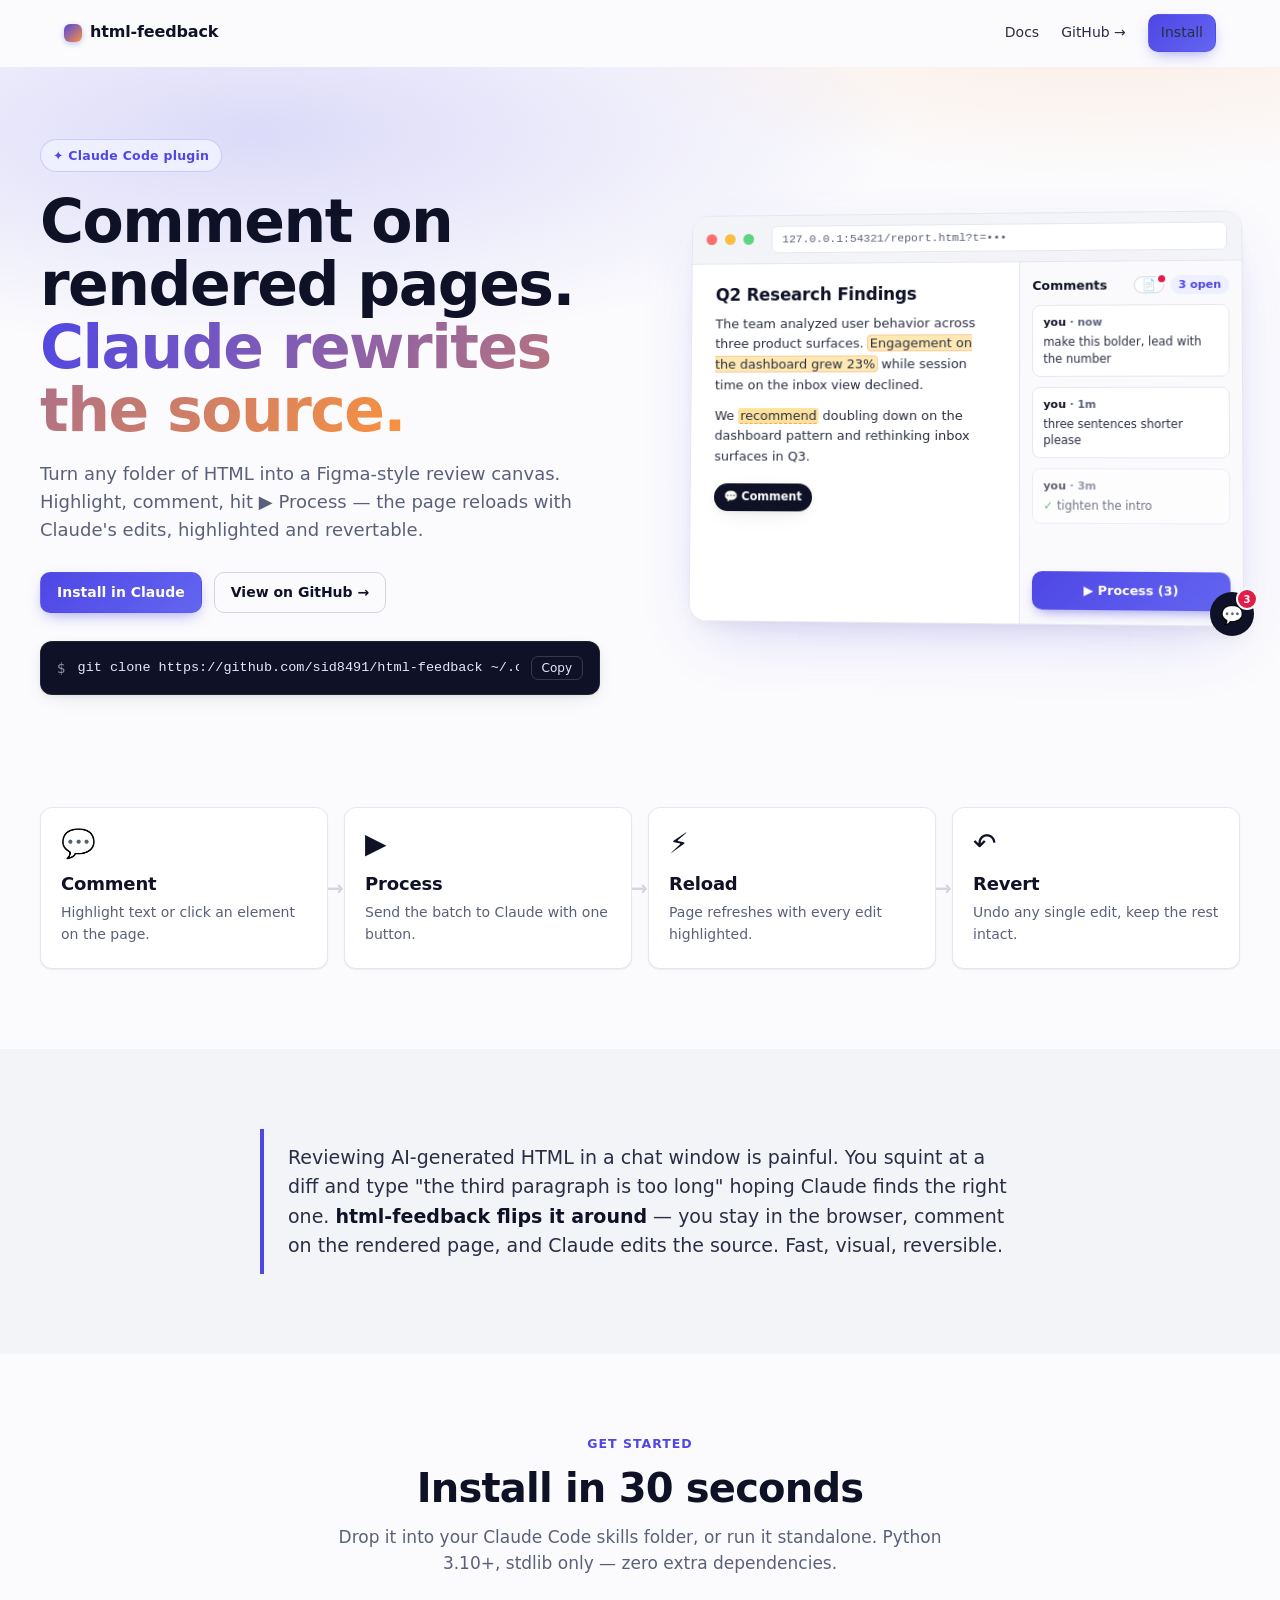
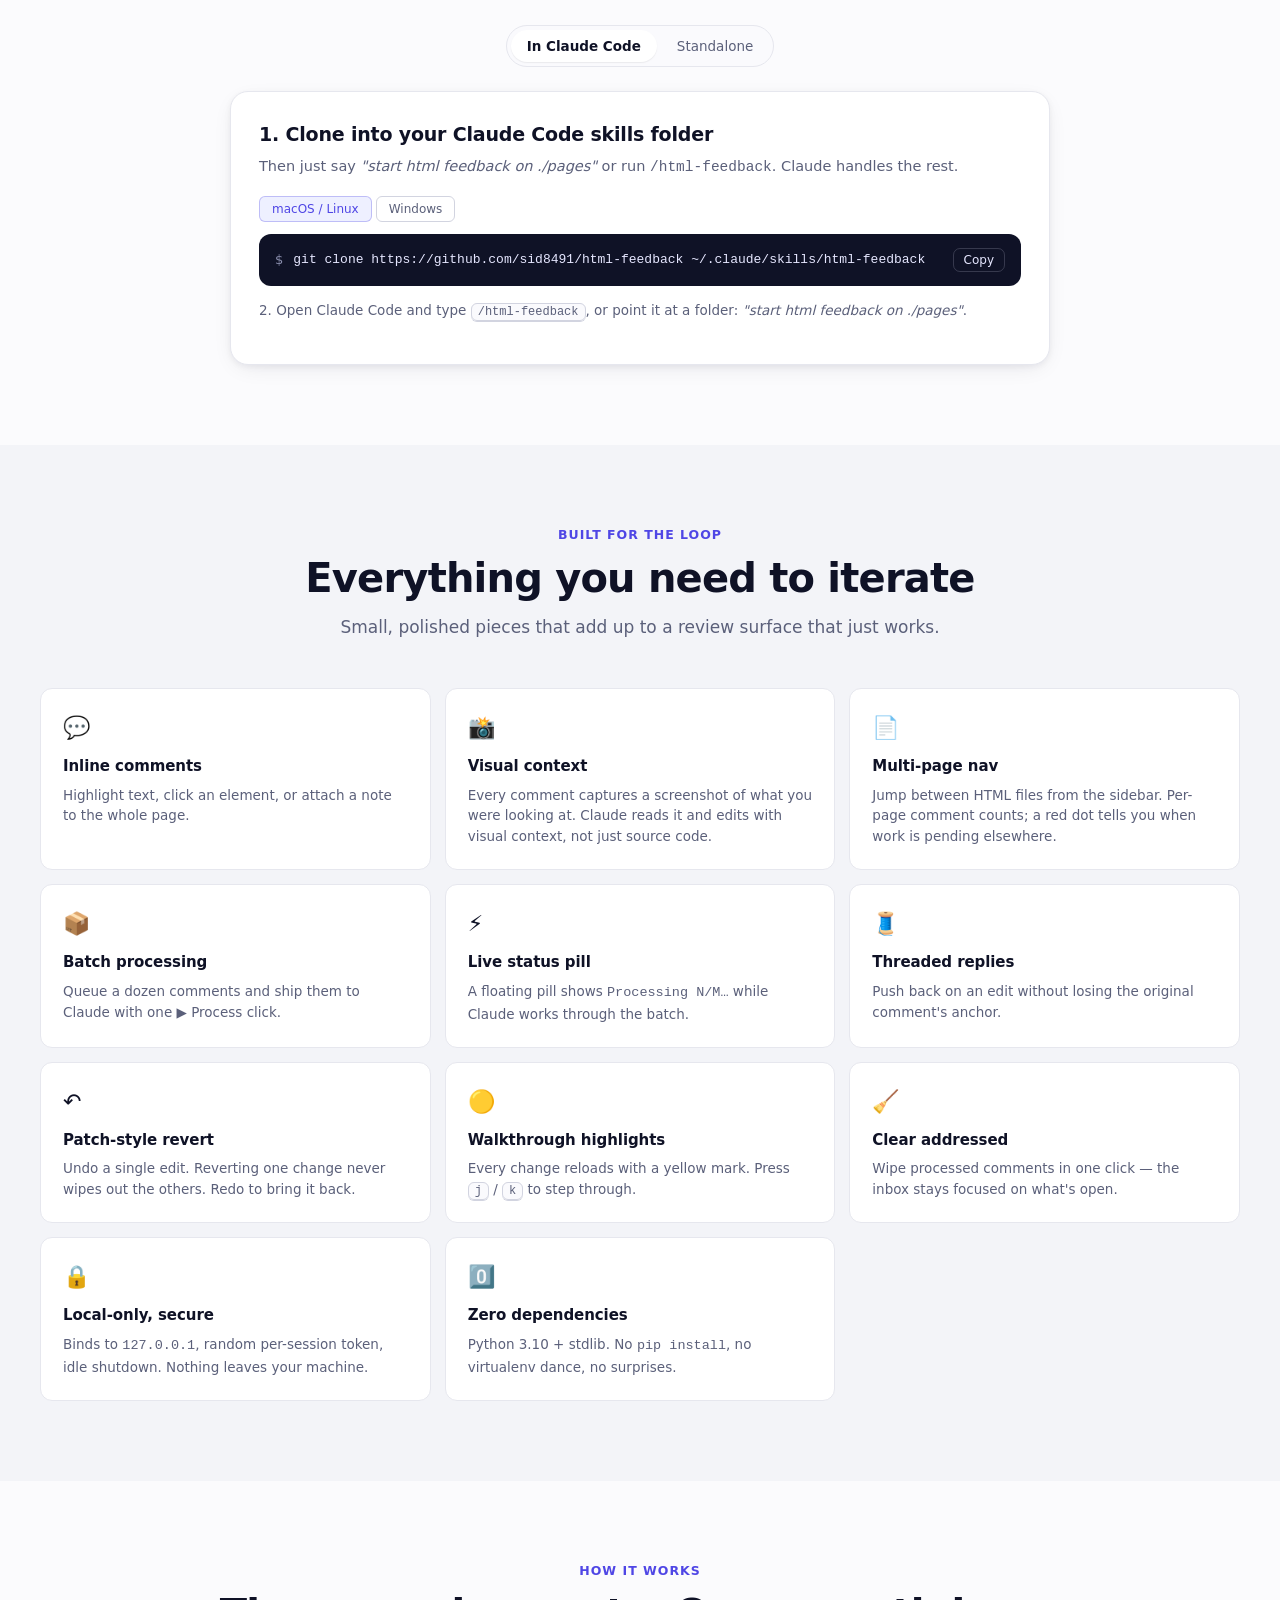
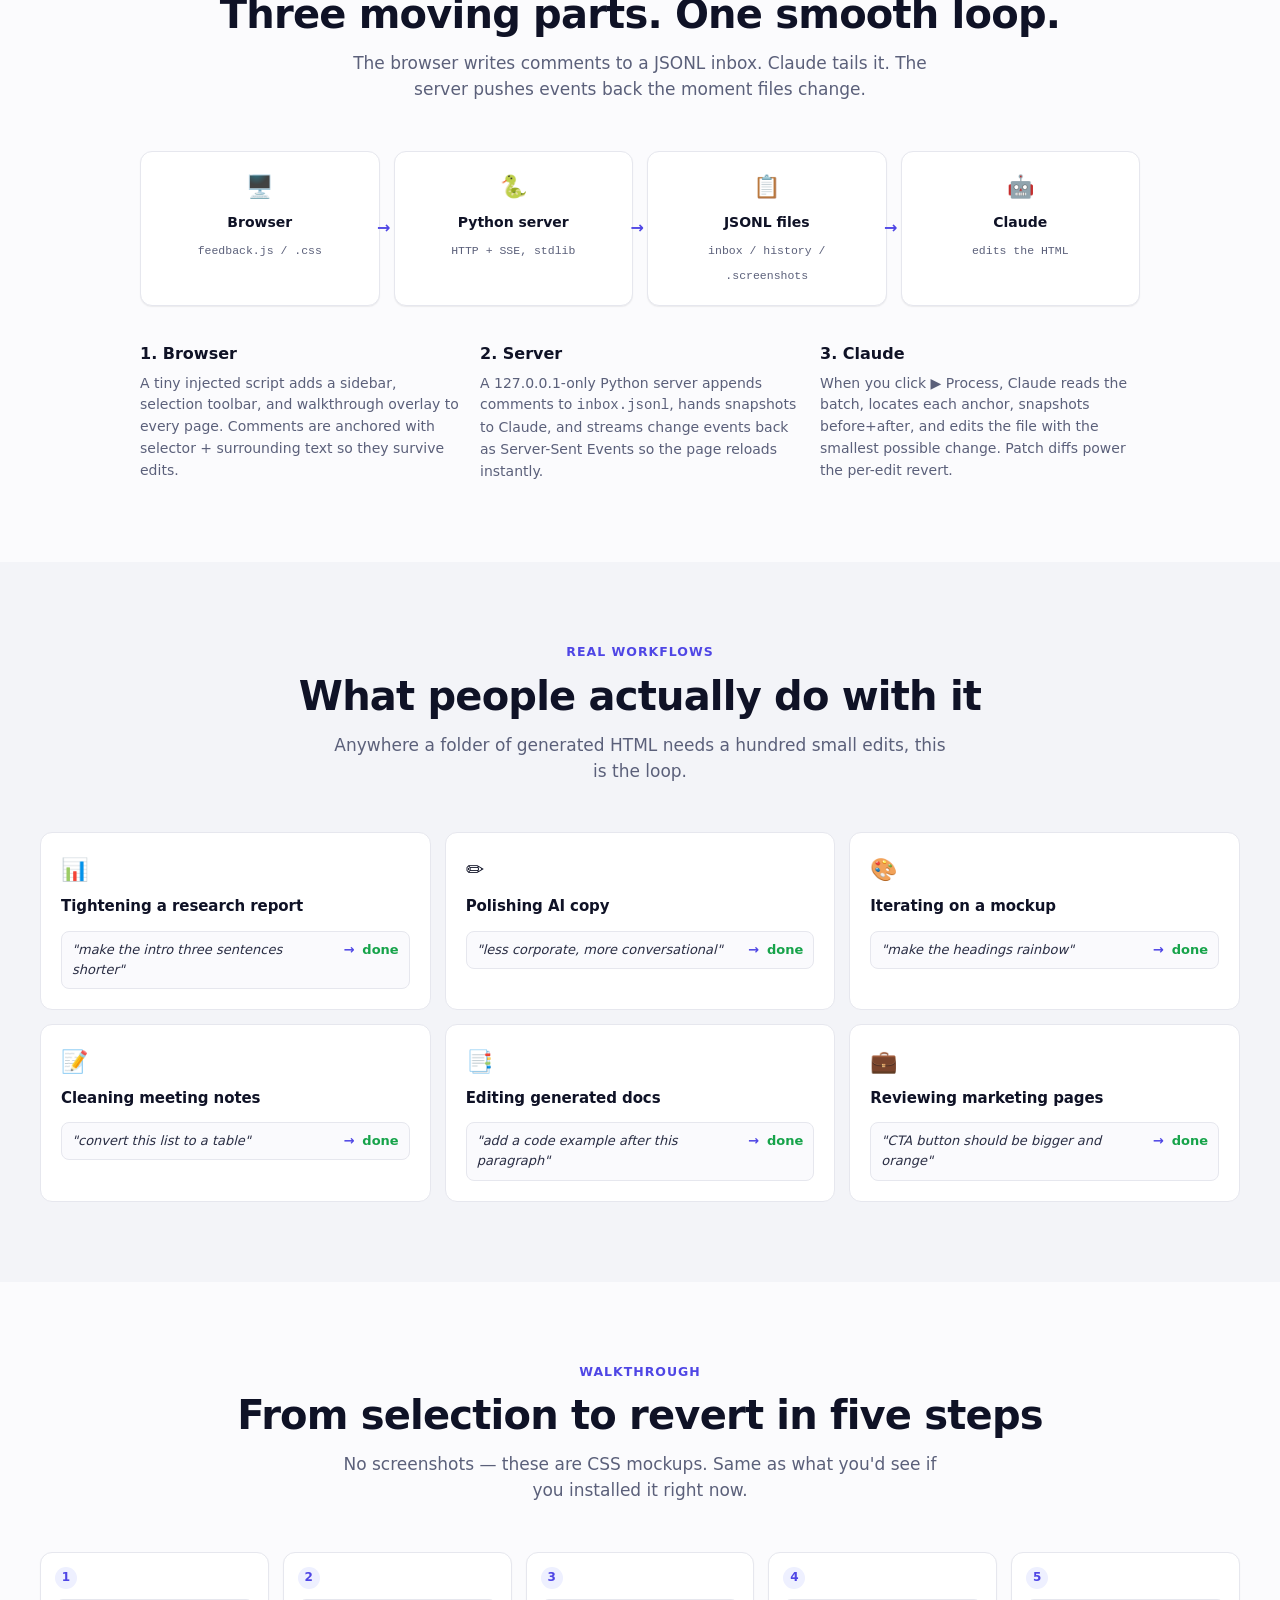
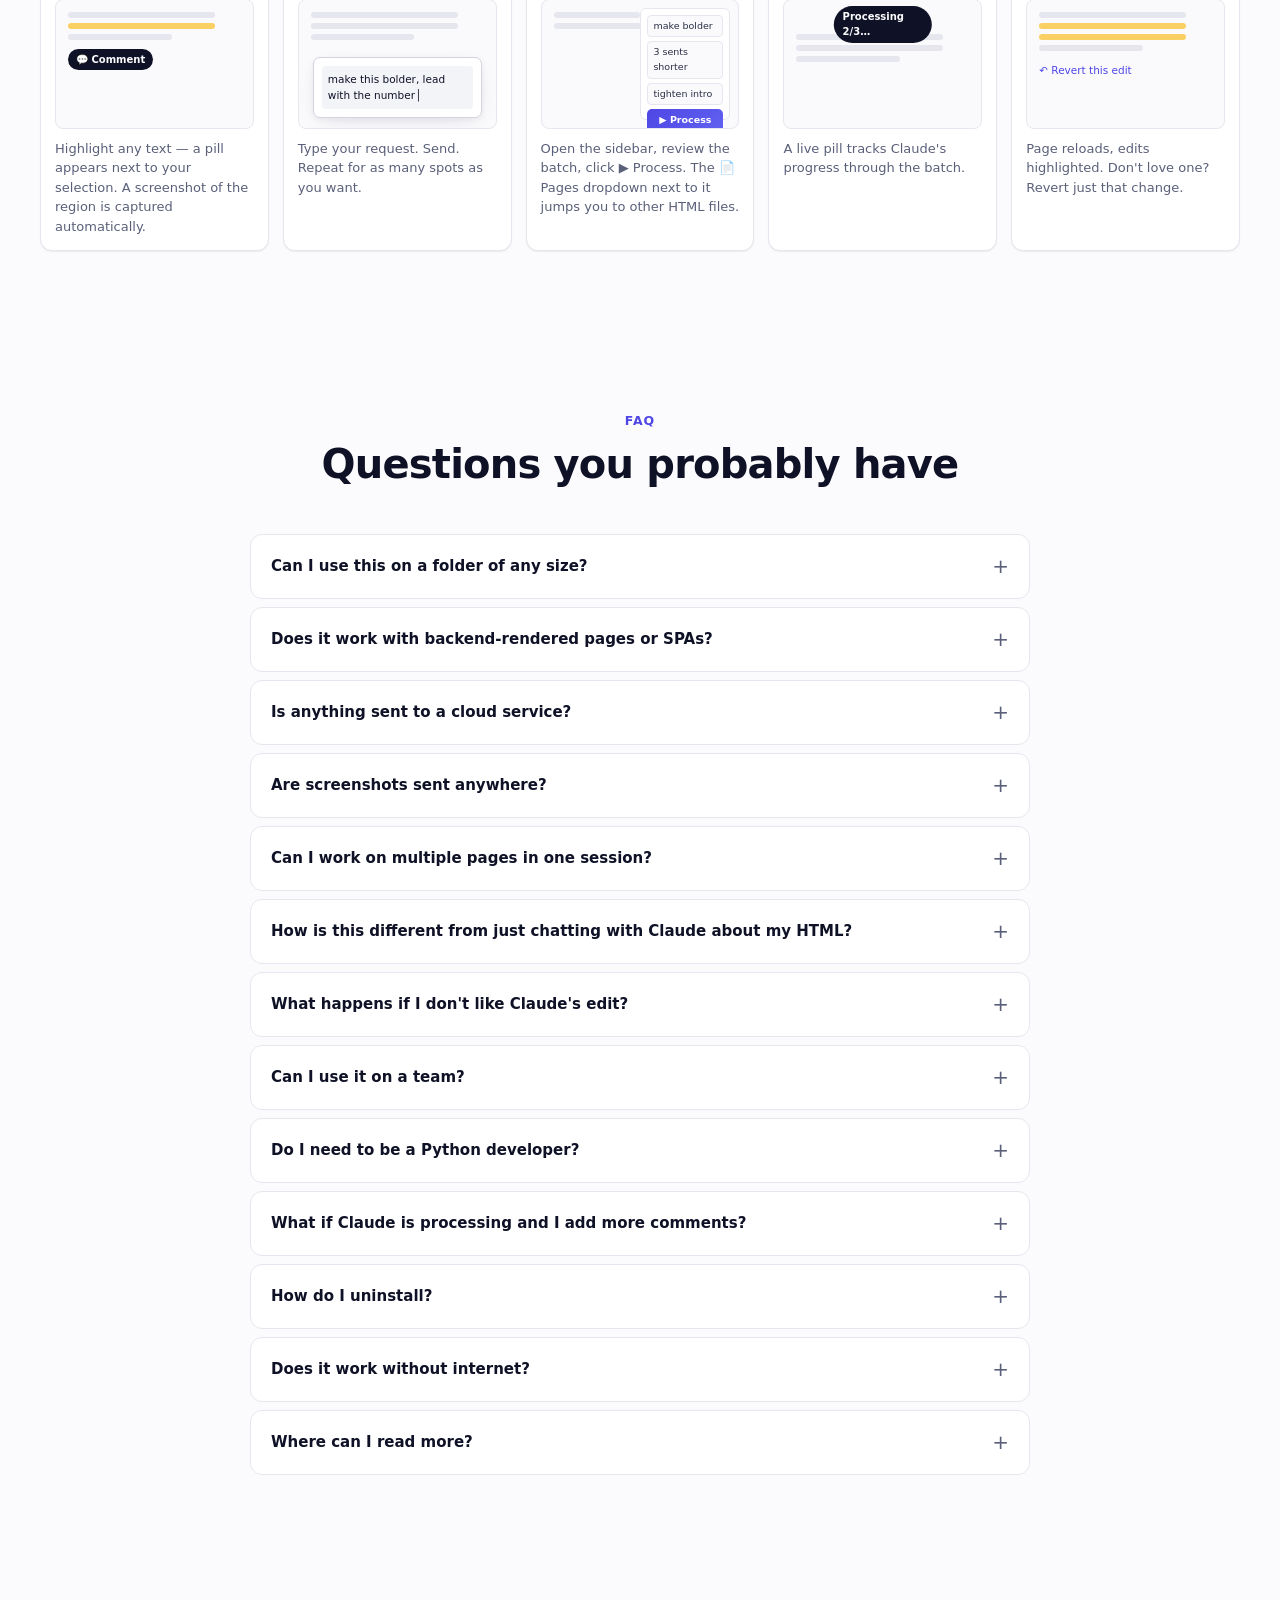
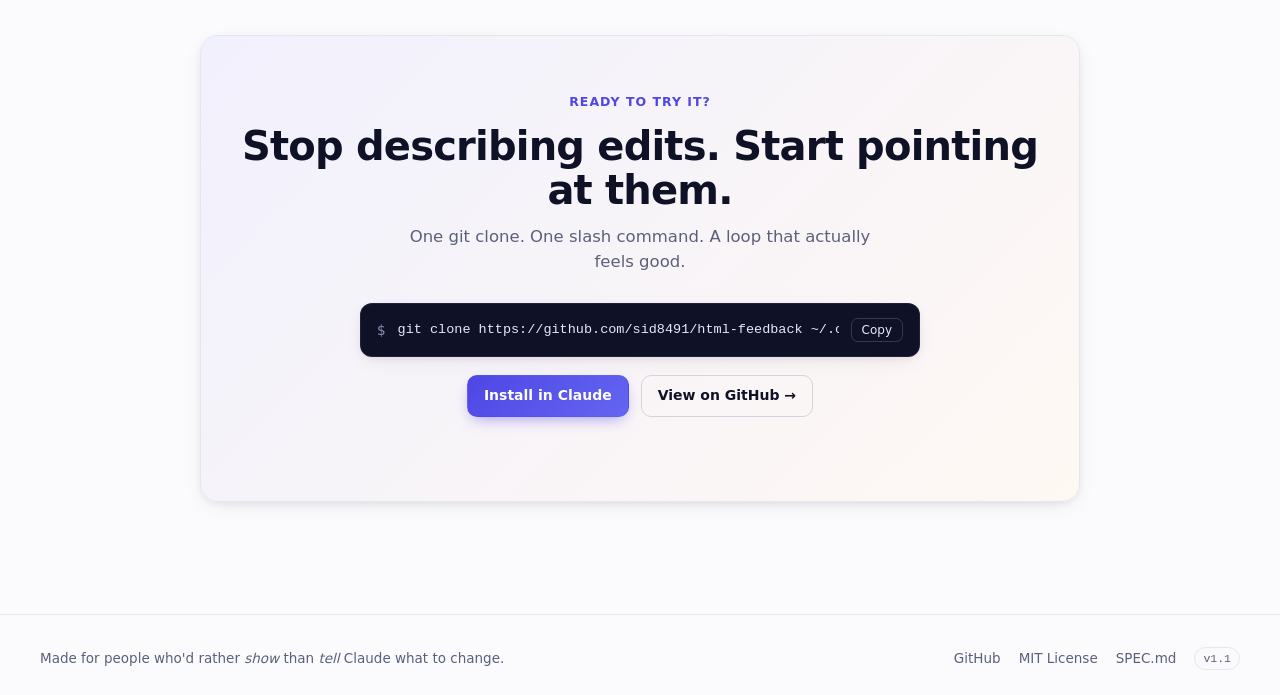
==== commit cf4ad3b3: "docs: surface v1.1 features (visual context + multi-page nav) README.md - Features table: added 📄 mu" ====
--- a/docs/index.html
+++ b/docs/index.html
@@ -584,6 +584,132 @@
   .reveal.in { opacity: 1; transform: none; }
 
   ::selection { background: color-mix(in srgb, var(--accent) 30%, transparent); }
+
+  /* ---------- responsive refinements ---------- */
+
+  /* tablet (<= 860px) */
+  @media (max-width: 860px) {
+    .nav-inner { padding: 12px 18px; gap: 12px; flex-wrap: wrap; }
+    .nav-links { gap: 16px; }
+    section { padding: 64px 20px; }
+    .install-card { padding: 22px; }
+    .final-cta { padding: 44px 24px; }
+    /* hero mockup body: shrink sidebar so 1fr+220 doesn't crowd */
+    .mock-body { grid-template-columns: 1fr 200px; }
+  }
+
+  /* small tablet / large phone (<= 640px) */
+  @media (max-width: 640px) {
+    .nav-inner { padding: 10px 16px; }
+    .nav-links { gap: 12px; }
+    .nav-links a:not(.btn) { font-size: 13px; }
+    .btn { padding: 8px 14px; font-size: 13px; }
+    .btn-sm { padding: 7px 11px; font-size: 12.5px; }
+
+    .hero { padding: 36px 16px 56px; }
+    h1 { font-size: clamp(28px, 7.5vw, 40px); margin: 14px 0 14px; }
+    .lede { font-size: 16px; margin-bottom: 22px; }
+
+    .cta-row { gap: 10px; }
+    .cta-row .btn { flex: 1 1 auto; justify-content: center; min-height: 44px; }
+
+    .install-shell {
+      padding: 12px 12px; gap: 8px; font-size: 12.5px;
+      max-width: 100%;
+    }
+    .install-shell code { font-size: 12.5px; }
+
+    section { padding: 56px 16px; }
+    .section-head { margin-bottom: 36px; }
+    .section-sub { font-size: 15.5px; }
+
+    .pitch { font-size: 17px; padding-left: 18px; }
+
+    /* hero mockup: stack body so sidebar isn't squeezed */
+    .mock-body { grid-template-columns: 1fr; min-height: 0; }
+    .mock-sidebar { border-left: none; border-top: 1px solid var(--border); }
+    .mock-process { padding: 10px 12px; }
+
+    /* install card */
+    .install-card { padding: 18px; border-radius: var(--radius); }
+    .tabs { width: 100%; justify-content: center; }
+    .tab { padding: 8px 14px; font-size: 13px; }
+    .codeblock { padding: 12px 12px; font-size: 12.5px; }
+    .codeblock code { font-size: 12.5px; }
+
+    /* how-it-works: simplify mobile arrow logic — drop the ↗ kink, stack 1-col */
+    .how-diagram { grid-template-columns: 1fr; gap: 24px; }
+    .how-node::after,
+    .how-node:nth-child(odd)::after,
+    .how-node:nth-child(even)::after,
+    .how-node:nth-child(2)::after,
+    .how-node:nth-child(3)::after {
+      content: "↓"; right: 50%; top: auto; bottom: -18px;
+      transform: translateX(50%);
+      color: var(--accent); font-weight: 700; font-size: 16px;
+    }
+    .how-node:last-child::after { display: none; }
+
+    /* walkthrough mini mocks: sidebar-mini gets too cramped */
+    .mini-mock { min-height: 120px; }
+    .mini-mock .sidebar-mini { width: 80px; font-size: 9px; }
+
+    /* faq */
+    summary { padding: 14px 16px; font-size: 14.5px; }
+    details > div { padding: 0 16px 16px; font-size: 14px; }
+
+    /* final cta */
+    .final-cta { padding: 36px 18px; border-radius: var(--radius); }
+    .final-cta p { font-size: 15.5px; }
+    .final-cta .cta-row .btn { flex: 1 1 auto; }
+
+    /* footer */
+    footer { padding: 24px 18px; }
+    .foot-inner { flex-direction: column; align-items: flex-start; gap: 12px; text-align: left; }
+    .foot-links { flex-wrap: wrap; gap: 14px; row-gap: 8px; }
+  }
+
+  /* small phone (<= 420px) */
+  @media (max-width: 420px) {
+    .nav-inner { gap: 8px; }
+    .nav-links { gap: 10px; }
+    /* hide Docs link on smallest screens — keeps GitHub + Install visible */
+    .nav-links a[href="#how"] { display: none; }
+
+    .hero { padding: 28px 14px 48px; }
+    section { padding: 48px 14px; }
+
+    h1 { font-size: clamp(26px, 8.5vw, 34px); }
+    h2 { font-size: clamp(24px, 7vw, 30px); }
+
+    .install-shell { flex-wrap: wrap; }
+    .install-shell code { flex: 1 1 100%; order: 2; }
+    .install-shell .copy-btn { order: 3; }
+
+    /* features / use cases cards: tighter padding */
+    .feat { padding: 18px; }
+    .uc { padding: 16px; }
+
+    /* walkthrough sidebar overlay would crush — let row 3 sidebar wrap nicely */
+    .mini-mock .sidebar-mini { width: 72px; }
+  }
+
+  /* v1.1 — Pages pill in hero mockup sidebar header */
+  .mock-pages-pill {
+    position: relative;
+    display: inline-flex; align-items: center; justify-content: center;
+    background: var(--surface); border: 1px solid var(--border-strong);
+    border-radius: 999px; padding: 1px 7px;
+    font-size: 11px; line-height: 1.2;
+    color: var(--fg-soft);
+    margin-left: auto; margin-right: 6px;
+  }
+  .mock-pages-pill .dot {
+    position: absolute; top: -2px; right: -2px;
+    width: 7px; height: 7px; border-radius: 50%;
+    background: #e11d48;
+    box-shadow: 0 0 0 2px var(--surface-2);
+  }
 </style>
 </head>
 <body>
@@ -640,6 +766,7 @@
           <div class="mock-sidebar">
             <div class="mock-sidebar-head">
               <strong>Comments</strong>
+              <span class="mock-pages-pill" title="Pages">📄<span class="dot" aria-hidden="true"></span></span>
               <span class="count">3 open</span>
             </div>
             <div class="mock-comment">
@@ -766,6 +893,8 @@
     </div>
     <div class="feat-grid reveal">
       <div class="feat"><span class="ico">💬</span><h3>Inline comments</h3><p>Highlight text, click an element, or attach a note to the whole page.</p></div>
+      <div class="feat"><span class="ico">📸</span><h3>Visual context</h3><p>Every comment captures a screenshot of what you were looking at. Claude reads it and edits with visual context, not just source code.</p></div>
+      <div class="feat"><span class="ico">📄</span><h3>Multi-page nav</h3><p>Jump between HTML files from the sidebar. Per-page comment counts; a red dot tells you when work is pending elsewhere.</p></div>
       <div class="feat"><span class="ico">📦</span><h3>Batch processing</h3><p>Queue a dozen comments and ship them to Claude with one ▶ Process click.</p></div>
       <div class="feat"><span class="ico">⚡</span><h3>Live status pill</h3><p>A floating pill shows <code>Processing N/M…</code> while Claude works through the batch.</p></div>
       <div class="feat"><span class="ico">🧵</span><h3>Threaded replies</h3><p>Push back on an edit without losing the original comment's anchor.</p></div>
@@ -800,7 +929,7 @@
       <div class="how-node">
         <span class="glyph">📋</span>
         <strong>JSONL files</strong>
-        <span class="tech">inbox / control / history</span>
+        <span class="tech">inbox / history / .screenshots</span>
       </div>
       <div class="how-node">
         <span class="glyph">🤖</span>
@@ -878,7 +1007,7 @@
           <div class="line s"></div>
           <div class="pill">💬 Comment</div>
         </div>
-        <p class="walk-cap">Highlight any text — a pill appears next to your selection.</p>
+        <p class="walk-cap">Highlight any text — a pill appears next to your selection. A screenshot of the region is captured automatically.</p>
       </div>
       <div class="walk-step">
         <span class="walk-num">2</span>
@@ -904,7 +1033,7 @@
             <div class="proc">▶ Process (3)</div>
           </div>
         </div>
-        <p class="walk-cap">Open the sidebar, review the batch, click ▶ Process.</p>
+        <p class="walk-cap">Open the sidebar, review the batch, click ▶ Process. The 📄 Pages dropdown next to it jumps you to other HTML files.</p>
       </div>
       <div class="walk-step">
         <span class="walk-num">4</span>
@@ -949,6 +1078,14 @@
       <details>
         <summary>Is anything sent to a cloud service?</summary>
         <div>The server binds to <code>127.0.0.1</code> only — never <code>0.0.0.0</code>. There's no LAN access, no external calls, no telemetry. The only "cloud" component is Claude itself, which is doing the editing through your existing Claude Code session.</div>
+      </details>
+      <details>
+        <summary>Are screenshots sent anywhere?</summary>
+        <div>They stay on your machine. Each comment's PNG is saved to <code>feedback/.screenshots/&lt;comment-id&gt;.png</code> next to your HTML files. Nothing leaves localhost. Claude Code reads them through its standard file-Read tool, same as any other file in your project.</div>
+      </details>
+      <details>
+        <summary>Can I work on multiple pages in one session?</summary>
+        <div>Yes. Open the Pages dropdown in the sidebar header — it lists every HTML file in the target directory with per-page comment counts. Click any page to jump there with the same session token. A red dot on the button means there's pending work on another page.</div>
       </details>
       <details>
         <summary>How is this different from just chatting with Claude about my HTML?</summary>
@@ -980,7 +1117,7 @@
       </details>
       <details>
         <summary>Where can I read more?</summary>
-        <div>Workflow details live in <a href="https://github.com/sid8491/html-feedback/blob/main/SKILL.md" target="_blank" rel="noopener">SKILL.md</a>. The wire protocol and JSON schemas are in <a href="https://github.com/sid8491/html-feedback/blob/main/SPEC.md" target="_blank" rel="noopener">SPEC.md</a>. The repo's <a href="https://github.com/sid8491/html-feedback#readme" target="_blank" rel="noopener">README</a> covers shortcuts and the full feature list.</div>
+        <div>Workflow details live in <a href="https://github.com/sid8491/html-feedback/blob/master/SKILL.md" target="_blank" rel="noopener">SKILL.md</a>. The wire protocol and JSON schemas are in <a href="https://github.com/sid8491/html-feedback/blob/master/SPEC.md" target="_blank" rel="noopener">SPEC.md</a>. The repo's <a href="https://github.com/sid8491/html-feedback#readme" target="_blank" rel="noopener">README</a> covers shortcuts and the full feature list.</div>
       </details>
     </div>
   </div>
@@ -1010,8 +1147,8 @@
     <div>Made for people who'd rather <em>show</em> than <em>tell</em> Claude what to change.</div>
     <div class="foot-links">
       <a href="https://github.com/sid8491/html-feedback" target="_blank" rel="noopener">GitHub</a>
-      <a href="https://github.com/sid8491/html-feedback/blob/main/LICENSE" target="_blank" rel="noopener">MIT License</a>
-      <a href="https://github.com/sid8491/html-feedback/blob/main/SPEC.md" target="_blank" rel="noopener">SPEC.md</a>
+      <a href="https://github.com/sid8491/html-feedback/blob/master/LICENSE" target="_blank" rel="noopener">MIT License</a>
+      <a href="https://github.com/sid8491/html-feedback/blob/master/SPEC.md" target="_blank" rel="noopener">SPEC.md</a>
       <span class="ver">v1.1</span>
     </div>
   </div>
